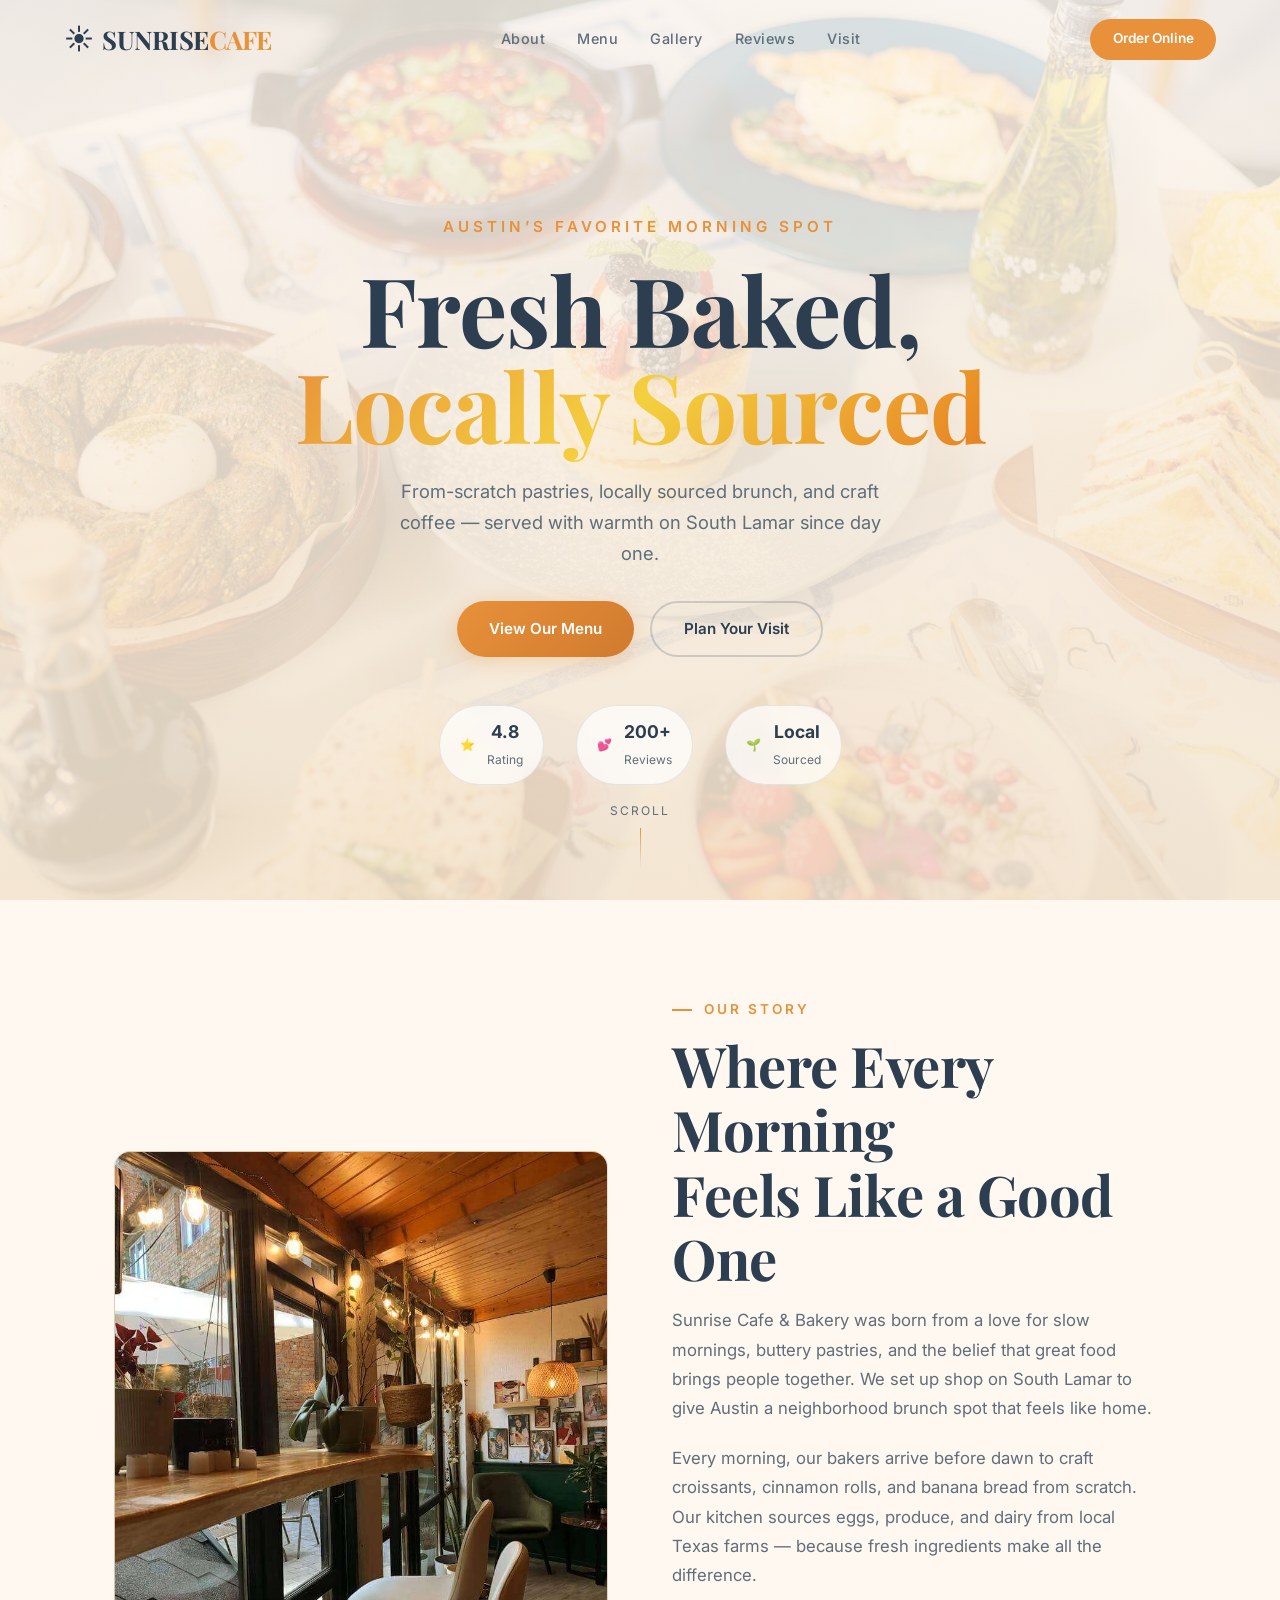
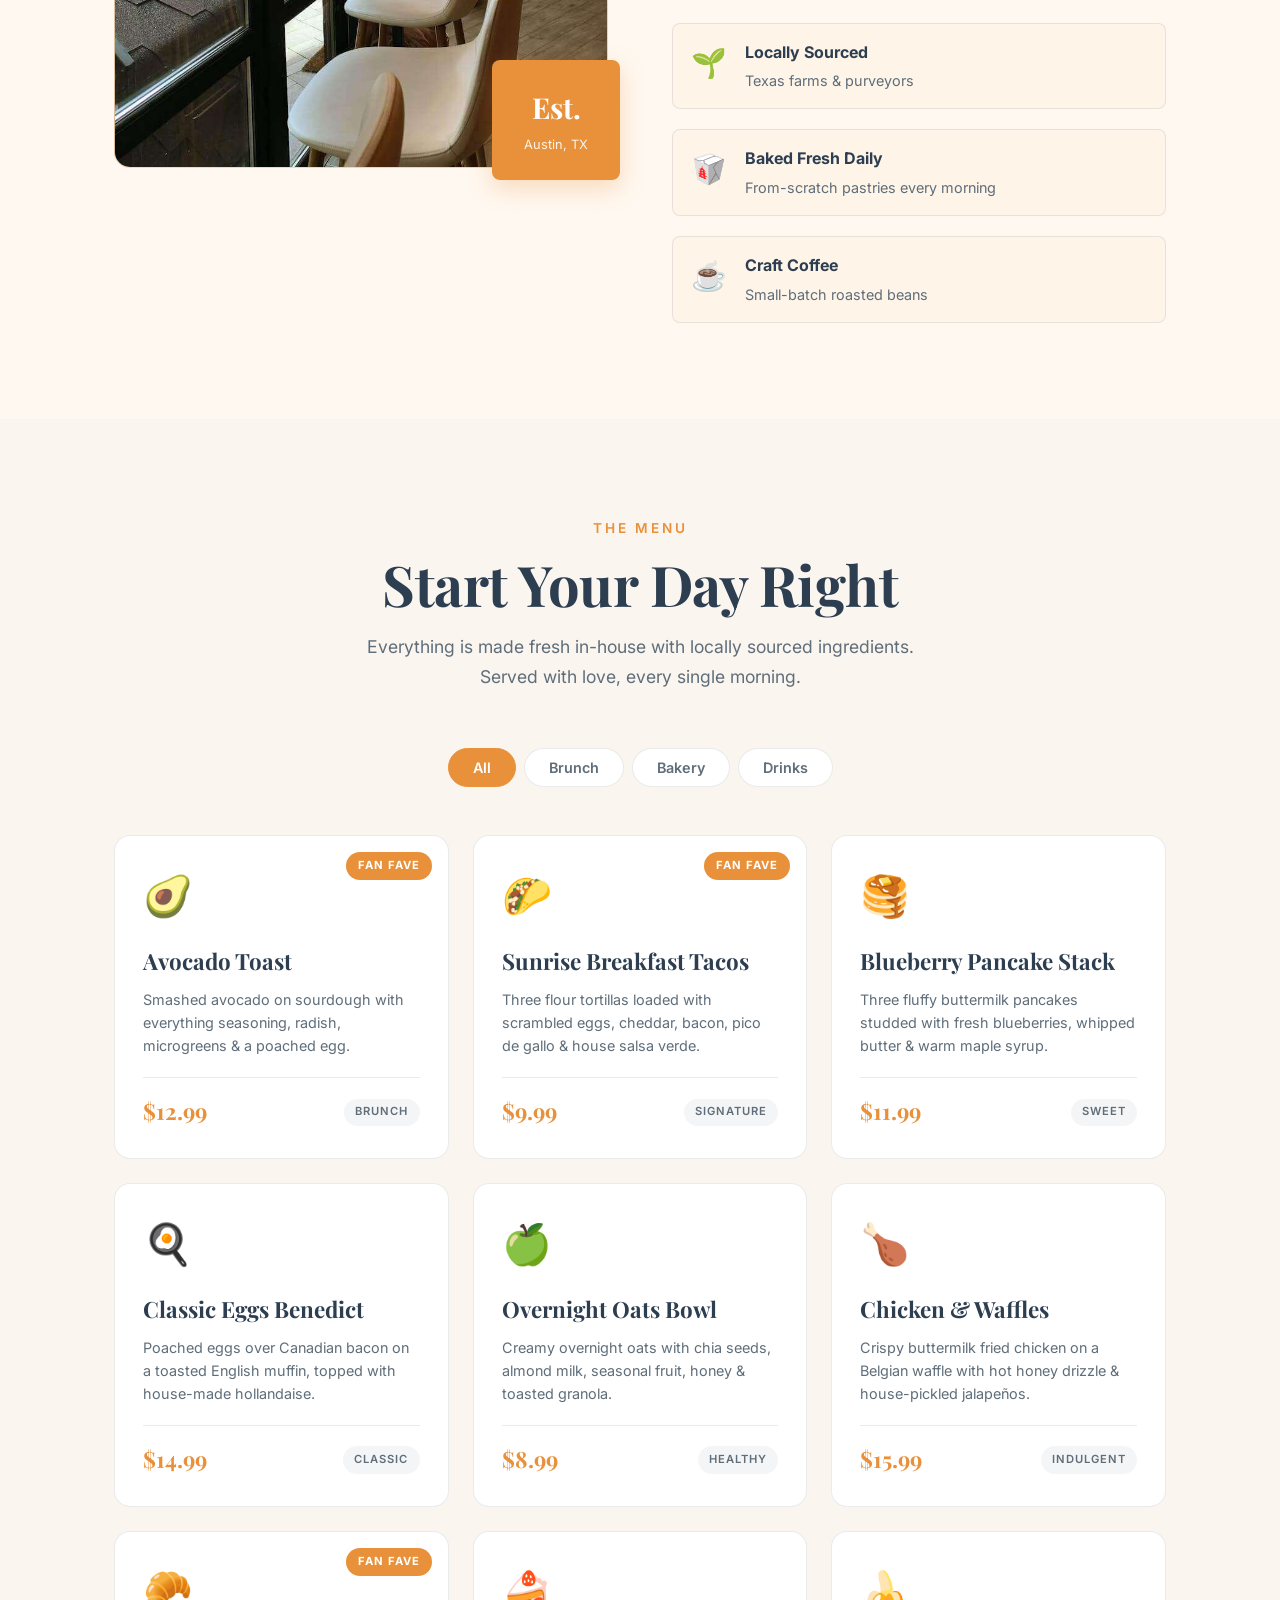
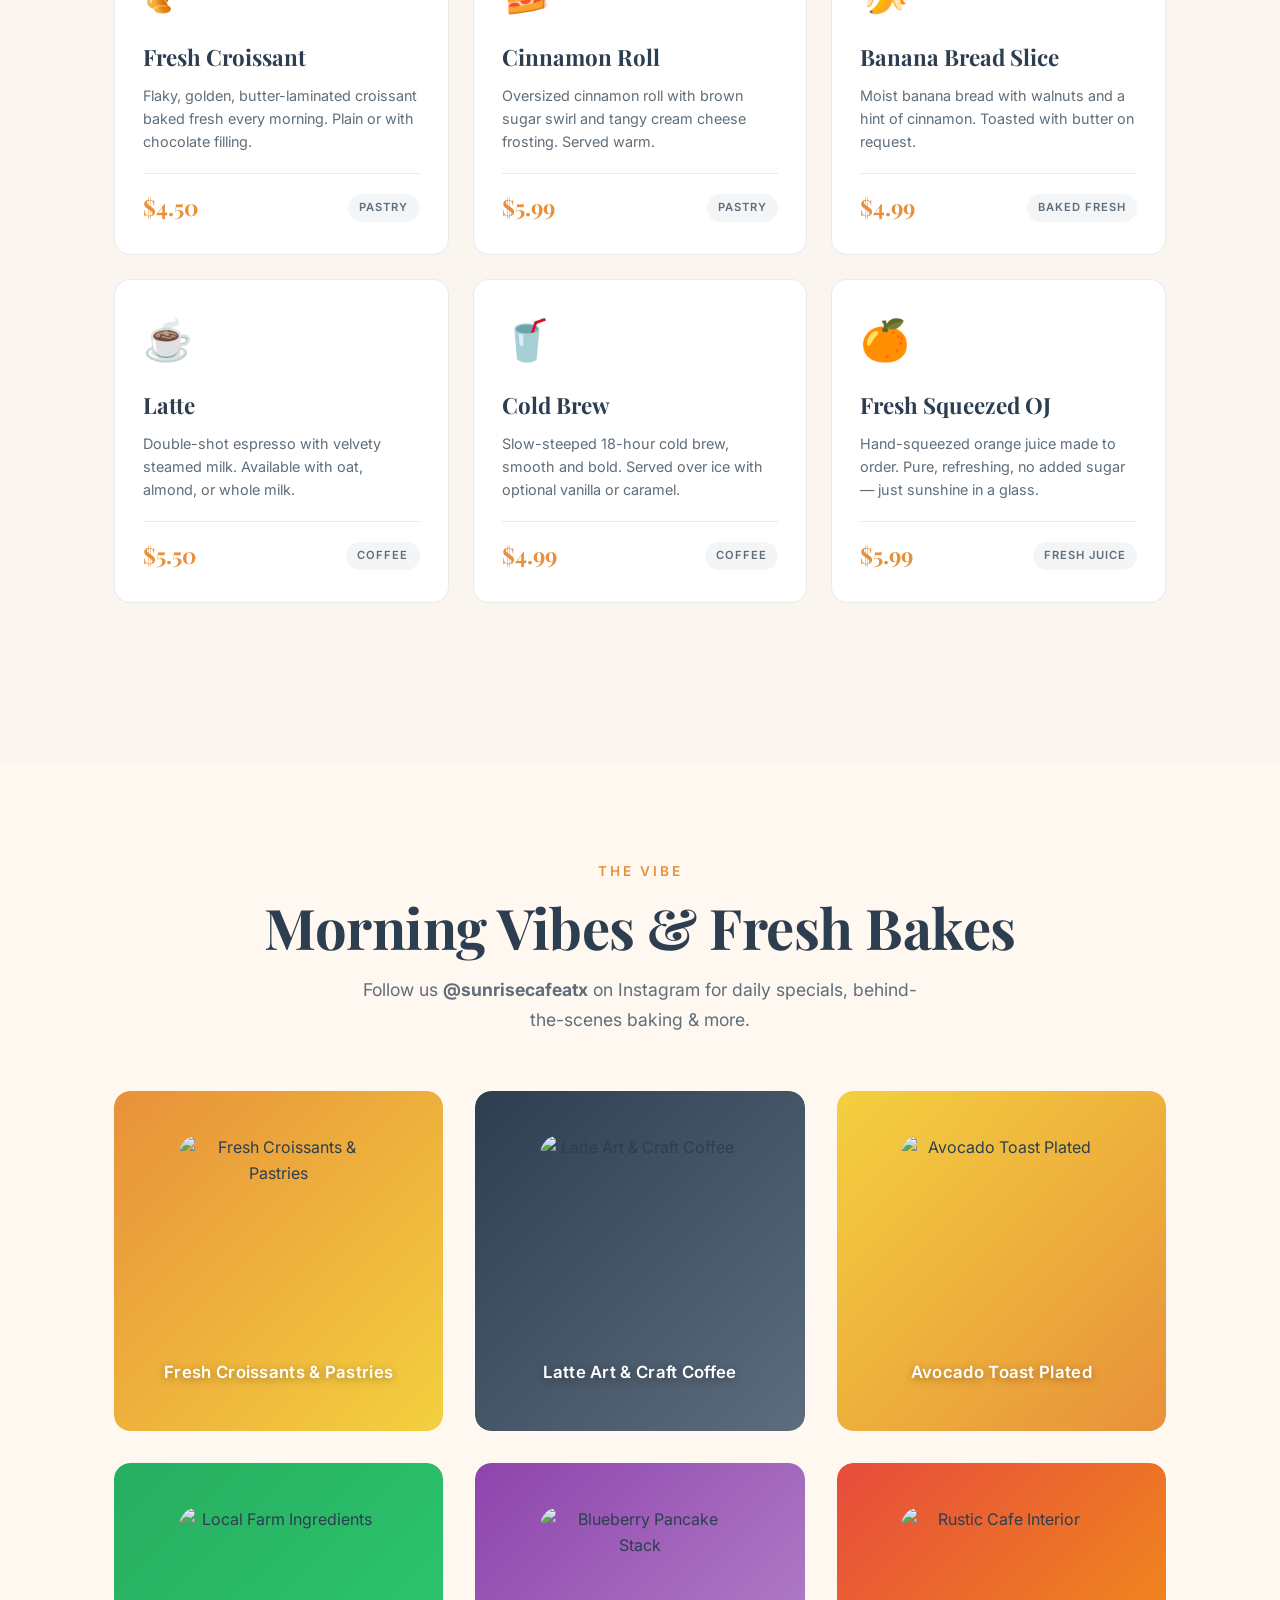
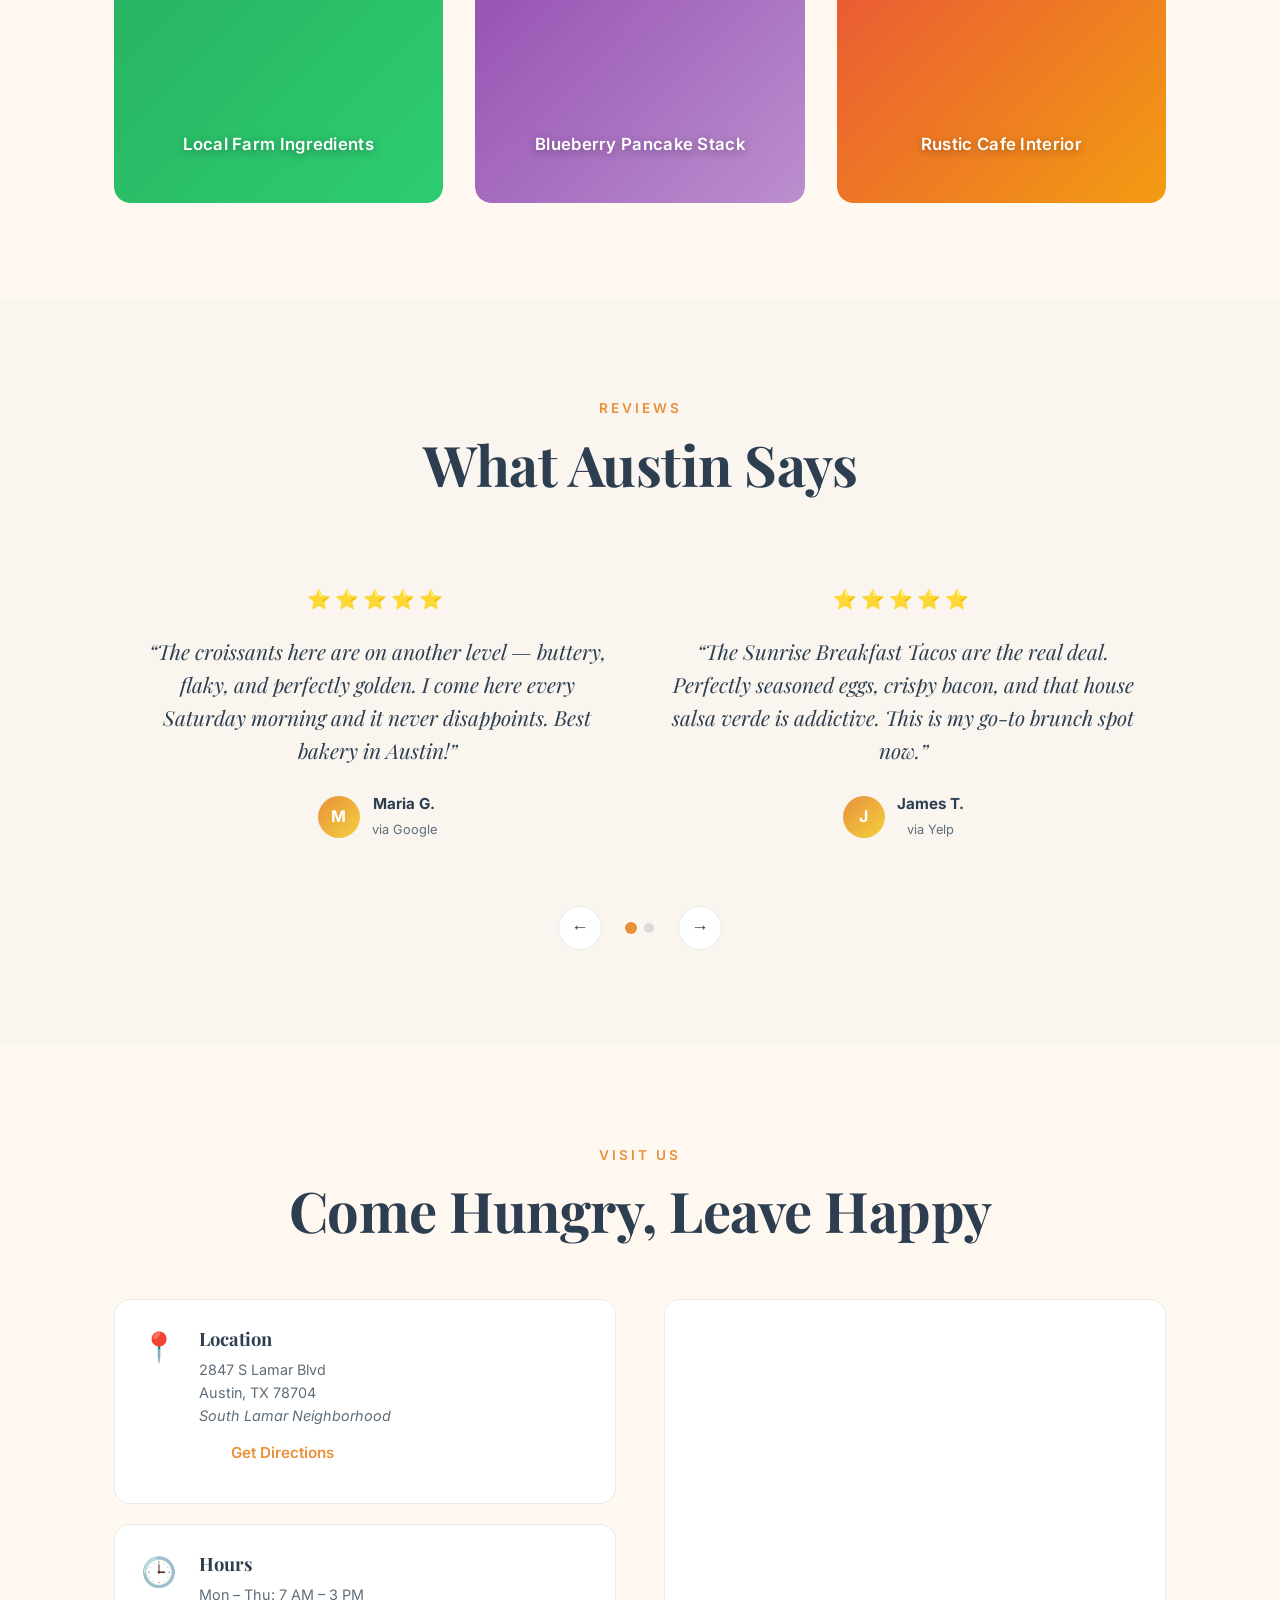
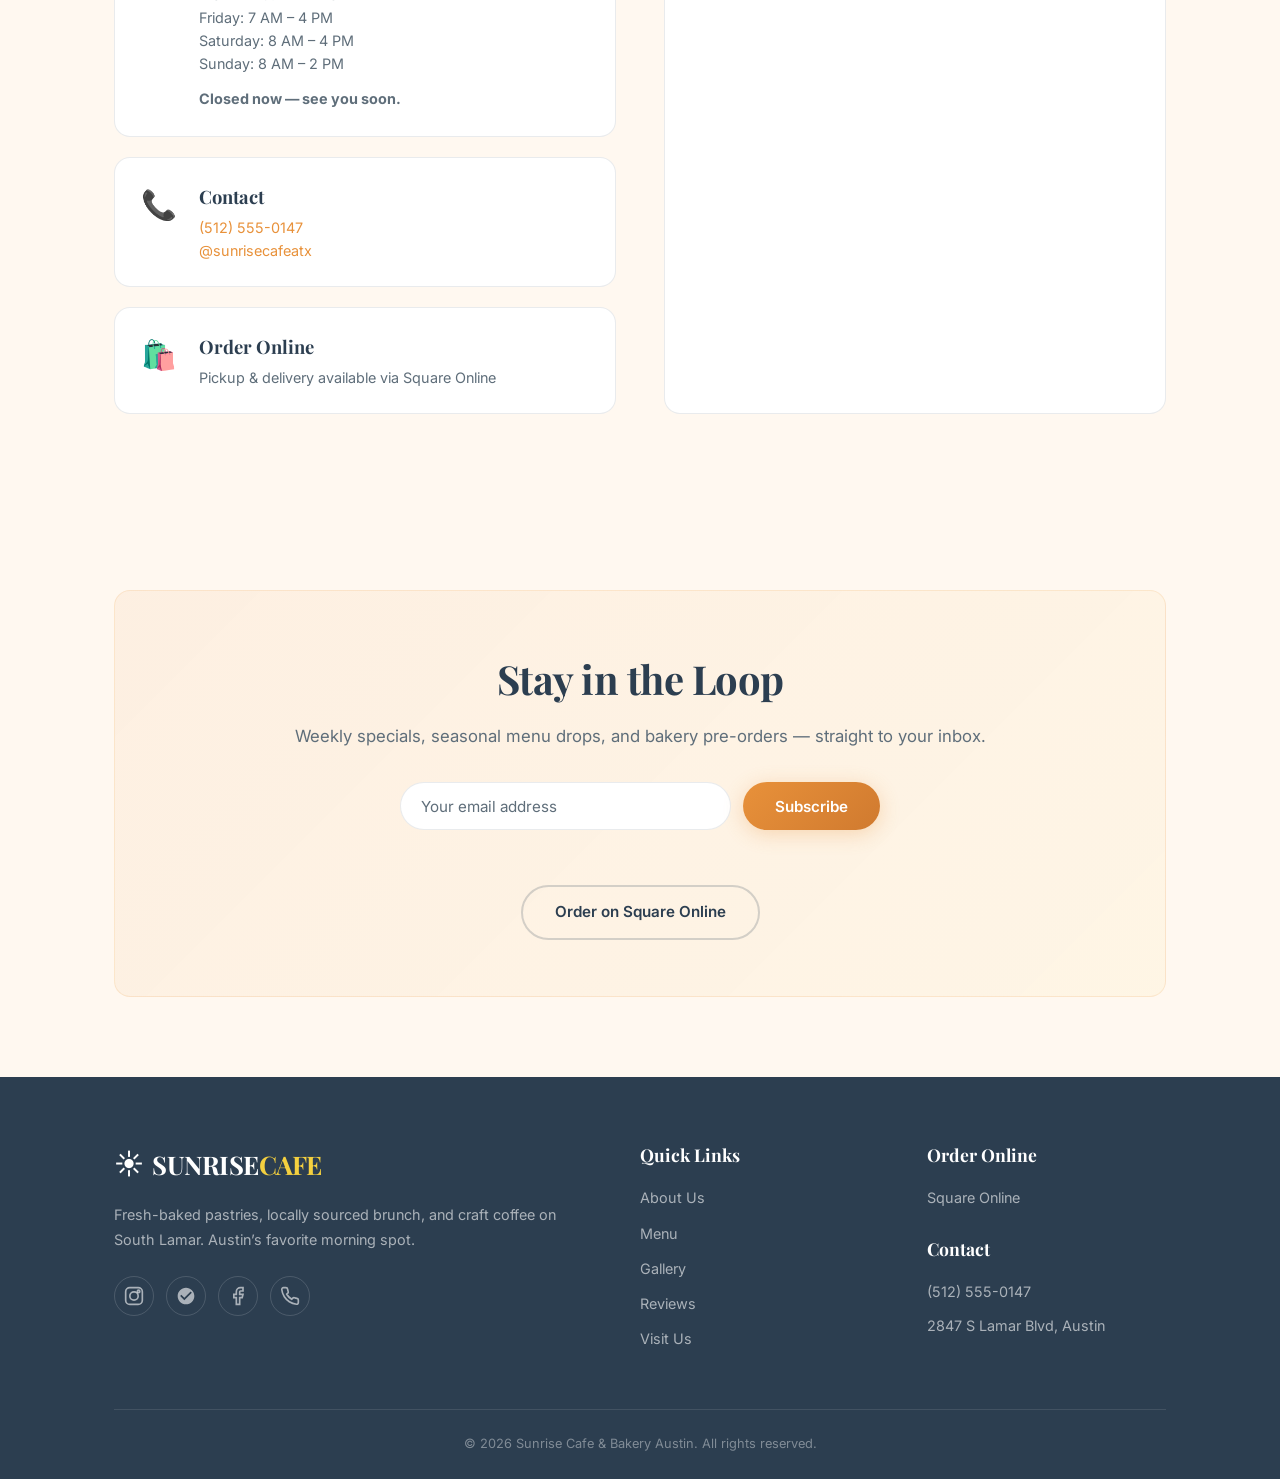
==== index.html @ 74b3cca0 "Fix image loading issues" ====
<!DOCTYPE html>
<html lang="en">
<head>
  <meta charset="UTF-8" />
  <meta name="viewport" content="width=device-width, initial-scale=1.0" />

  <!-- Primary SEO -->
  <title>Best Brunch in Austin | Sunrise Cafe & Bakery | South Lamar</title>
  <meta name="description" content="Sunrise Cafe & Bakery is a top-rated brunch restaurant in Austin, TX on South Lamar. Fresh baked pastries, breakfast tacos, craft coffee & locally sourced ingredients. Open daily." />
  <meta name="keywords" content="best brunch Austin, Austin bakery, South Lamar cafe, breakfast tacos Austin, coffee shop Austin TX" />
  <meta name="author" content="Sunrise Cafe & Bakery" />
  <meta name="robots" content="index, follow" />
  <link rel="canonical" href="https://sunrisecafeatx.netlify.app/" />

  <!-- Favicon -->
  <link rel="apple-touch-icon" sizes="180x180" href="favicon/apple-touch-icon.png">
  <link rel="icon" type="image/png" sizes="32x32" href="favicon/favicon-32x32.png">
  <link rel="icon" type="image/png" sizes="16x16" href="favicon/favicon-16x16.png">
  <link rel="manifest" href="favicon/site.webmanifest">

  <!-- Local SEO Signals -->
  <meta name="geo.region" content="US-TX" />
  <meta name="geo.placename" content="Austin" />
  <meta name="geo.position" content="30.243580434683746;-97.78203134769178" />
  <meta name="ICBM" content="30.243580434683746, -97.78203134769178" />

  <!-- Open Graph (Facebook, iMessage, Slack, etc.) -->
  <meta property="og:title" content="Sunrise Cafe & Bakery | Best Brunch in Austin" />
  <meta property="og:description" content="Fresh baked pastries, breakfast tacos, craft coffee & locally sourced brunch in Austin, TX." />
  <meta property="og:type" content="restaurant" />
  <meta property="og:url" content="https://sunrisecafeatx.netlify.app/" />
  <meta property="og:image" content="https://sunrisecafeatx.netlify.app/assets/menu_brunch/avocado-toast.jpg" />
  <meta property="og:locale" content="en_US" />
  <meta property="og:site_name" content="Sunrise Cafe & Bakery" />

  <!-- Twitter / X Card -->
  <meta name="twitter:card" content="summary_large_image" />
  <meta name="twitter:title" content="Sunrise Cafe & Bakery | Austin Brunch Spot" />
  <meta name="twitter:description" content="Top-rated brunch and bakery in Austin on South Lamar." />
  <meta name="twitter:image" content="https://sunrisecafeatx.netlify.app/assets/menu_brunch/avocado-toast.jpg" />

  <!-- Performance -->
  <link rel="preconnect" href="https://fonts.googleapis.com" crossorigin />
  <link rel="preconnect" href="https://fonts.gstatic.com" crossorigin />
  <link href="https://fonts.googleapis.com/css2?family=Inter:wght@400;500;600;700&family=Playfair+Display:wght@400;700&display=swap" rel="stylesheet">
  <link rel="stylesheet" href="styles.css" />

  <link rel="preload" as="image" href="assets/hero/brunch-spread-1200.webp">
  <link rel="preload" as="image" href="assets/interior/cafe-interior-warm-656.webp">

  <!-- Structured Data: Restaurant -->
  <script type="application/ld+json">
  {
    "@context": "https://schema.org",
    "@type": "Restaurant",
    "name": "Sunrise Cafe & Bakery",
    "image": "https://www.sunrisecafeatx.com/assets/menu_brunch/avocado-toast.jpg",
    "url": "https://www.sunrisecafeatx.com",
    "telephone": "+15125550147",
    "priceRange": "$$",
    "servesCuisine": ["Brunch", "Bakery", "Breakfast", "Coffee"],
    "address": {
      "@type": "PostalAddress",
      "streetAddress": "2847 S Lamar Blvd",
      "addressLocality": "Austin",
      "addressRegion": "TX",
      "postalCode": "78704",
      "addressCountry": "US"
    },
    "geo": {
      "@type": "GeoCoordinates",
      "latitude": 30.243580434683746,
      "longitude": -97.78203134769178
    },
    "openingHoursSpecification": [
      {
        "@type": "OpeningHoursSpecification",
        "dayOfWeek": ["Monday","Tuesday","Wednesday","Thursday"],
        "opens": "07:00",
        "closes": "15:00"
      },
      {
        "@type": "OpeningHoursSpecification",
        "dayOfWeek": "Friday",
        "opens": "07:00",
        "closes": "16:00"
      },
      {
        "@type": "OpeningHoursSpecification",
        "dayOfWeek": "Saturday",
        "opens": "08:00",
        "closes": "16:00"
      },
      {
        "@type": "OpeningHoursSpecification",
        "dayOfWeek": "Sunday",
        "opens": "08:00",
        "closes": "14:00"
      }
    ],
    "aggregateRating": {
      "@type": "AggregateRating",
      "ratingValue": "4.8",
      "reviewCount": "200"
    },
    "sameAs": [
      "https://www.instagram.com/sunrisecafeatx/",
      "https://www.facebook.com/sunrisecafe",
      "https://www.yelp.com/biz/sunrisecafe-austin"
    ],
    "hasMenu": "https://www.sunrisecafeatx.com/#menu"
  }
  </script>
</head>

<body>
  <a class="skip-link" href="#main-content">Skip to main content</a>
  <!-- ===================== NAVIGATION ===================== -->
  <nav class="navbar" id="navbar">
    <div class="nav-container">
      <a href="#hero" class="nav-logo">
        <span class="logo-icon">&#9728;&#65039;</span>
        <span class="logo-text">SUNRISE<span class="logo-accent">CAFE</span></span>
      </a>
      <ul class="nav-links" id="navLinks">
        <li><a href="#about">About</a></li>
        <li><a href="#menu">Menu</a></li>
        <li><a href="#gallery">Gallery</a></li>
        <li><a href="#testimonials">Reviews</a></li>
        <li><a href="#hours-location">Visit</a></li>
      </ul>
      <a href="#menu" class="nav-cta">Order Online</a>
      <button type="button" class="nav-toggle" id="navToggle" aria-label="Toggle menu" aria-controls="navLinks" aria-expanded="false">
        <span></span><span></span><span></span>
      </button>
    </div>
  </nav>

  <main id="main-content">

  <!-- ===================== HERO ===================== -->
  <section class="hero" id="hero">
    <div class="hero-bg-overlay"></div>
    <div class="hero-content">
      <p class="hero-subtitle animate-on-scroll">Austin&rsquo;s Favorite Morning Spot</p>
      <h1 class="hero-title animate-on-scroll">
        Fresh Baked,<br />
        <span class="text-gradient">Locally Sourced</span>
      </h1>
      <p class="hero-desc animate-on-scroll">
        From-scratch pastries, locally sourced brunch, and craft coffee &mdash;
        served with warmth on South Lamar since day one.
      </p>
      <div class="hero-actions animate-on-scroll">
        <a href="#menu" class="btn btn-primary">View Our Menu</a>
        <a href="#hours-location" class="btn btn-outline">Plan Your Visit</a>
      </div>
      <div class="hero-badges animate-on-scroll">
        <div class="badge">
          <span class="badge-icon">&#11088;</span>
          <div>
            <strong>4.8</strong>
            <span>Rating</span>
          </div>
        </div>
        <div class="badge">
          <span class="badge-icon">&#128149;</span>
          <div>
            <strong>200+</strong>
            <span>Reviews</span>
          </div>
        </div>
        <div class="badge">
          <span class="badge-icon">&#127793;</span>
          <div>
            <strong>Local</strong>
            <span>Sourced</span>
          </div>
        </div>
      </div>
    </div>
    <div class="hero-scroll-indicator">
      <span>Scroll</span>
      <div class="scroll-line"></div>
    </div>
  </section>

  <!-- ===================== ABOUT ===================== -->
  <section class="about section" id="about">
    <div class="container">
      <div class="about-grid">
        <div class="about-image-col animate-on-scroll">
          <div class="about-image-wrapper">
            <div class="about-image">
              <img src="assets/interior/cafe-interior-warm.jpg" loading="lazy" alt="Warm, relaxing cafe interior">
            </div>
            <div class="about-accent-box">
              <span class="accent-number">Est.</span>
              <span class="accent-label">Austin, TX</span>
            </div>
          </div>
        </div>
        <div class="about-text-col">
          <span class="section-tag animate-on-scroll">Our Story</span>
          <h2 class="section-title animate-on-scroll">Where Every Morning<br />Feels Like a Good One</h2>
          <p class="about-paragraph animate-on-scroll">
            Sunrise Cafe &amp; Bakery was born from a love for slow mornings, buttery
            pastries, and the belief that great food brings people together. We set up
            shop on South Lamar to give Austin a neighborhood brunch spot that feels
            like home.
          </p>
          <p class="about-paragraph animate-on-scroll">
            Every morning, our bakers arrive before dawn to craft croissants, cinnamon
            rolls, and banana bread from scratch. Our kitchen sources eggs, produce,
            and dairy from local Texas farms &mdash; because fresh ingredients make all
            the difference.
          </p>
          <div class="about-features animate-on-scroll">
            <div class="about-feature">
              <div class="feature-icon">&#127793;</div>
              <div>
                <strong>Locally Sourced</strong>
                <p>Texas farms &amp; purveyors</p>
              </div>
            </div>
            <div class="about-feature">
              <div class="feature-icon">&#129377;</div>
              <div>
                <strong>Baked Fresh Daily</strong>
                <p>From-scratch pastries every morning</p>
              </div>
            </div>
            <div class="about-feature">
              <div class="feature-icon">&#9749;</div>
              <div>
                <strong>Craft Coffee</strong>
                <p>Small-batch roasted beans</p>
              </div>
            </div>
          </div>
        </div>
      </div>
    </div>
  </section>

  <!-- ===================== MENU ===================== -->
  <section class="menu section" id="menu">
    <div class="container">
      <div class="section-header">
        <span class="section-tag animate-on-scroll">The Menu</span>
        <h2 class="section-title animate-on-scroll">Start Your Day Right</h2>
        <p class="section-desc animate-on-scroll">Everything is made fresh in-house with locally sourced ingredients. Served with love, every single morning.</p>
      </div>

      <!-- Menu Filter Tabs -->
      <div class="menu-tabs animate-on-scroll">
        <button class="menu-tab active" data-category="all">All</button>
        <button class="menu-tab" data-category="brunch">Brunch</button>
        <button class="menu-tab" data-category="bakery">Bakery</button>
        <button class="menu-tab" data-category="drinks">Drinks</button>
      </div>

      <!-- Menu Grid -->
      <div class="menu-grid" id="menuGrid">

        <!-- BRUNCH -->
        <div class="menu-card animate-on-scroll" data-category="brunch">
          <div class="menu-card-badge popular">Fan Fave</div>
          <div class="menu-card-icon">&#129361;</div>
          <h3>Avocado Toast</h3>
          <p>Smashed avocado on sourdough with everything seasoning, radish, microgreens &amp; a poached egg.</p>
          <div class="menu-card-footer">
            <span class="menu-price">$12.99</span>
            <span class="menu-tag">Brunch</span>
          </div>
        </div>

        <div class="menu-card animate-on-scroll" data-category="brunch">
          <div class="menu-card-badge popular">Fan Fave</div>
          <div class="menu-card-icon">&#127790;</div>
          <h3>Sunrise Breakfast Tacos</h3>
          <p>Three flour tortillas loaded with scrambled eggs, cheddar, bacon, pico de gallo &amp; house salsa verde.</p>
          <div class="menu-card-footer">
            <span class="menu-price">$9.99</span>
            <span class="menu-tag">Signature</span>
          </div>
        </div>

        <div class="menu-card animate-on-scroll" data-category="brunch">
          <div class="menu-card-icon">&#129374;</div>
          <h3>Blueberry Pancake Stack</h3>
          <p>Three fluffy buttermilk pancakes studded with fresh blueberries, whipped butter &amp; warm maple syrup.</p>
          <div class="menu-card-footer">
            <span class="menu-price">$11.99</span>
            <span class="menu-tag">Sweet</span>
          </div>
        </div>

        <div class="menu-card animate-on-scroll" data-category="brunch">
          <div class="menu-card-icon">&#127859;</div>
          <h3>Classic Eggs Benedict</h3>
          <p>Poached eggs over Canadian bacon on a toasted English muffin, topped with house-made hollandaise.</p>
          <div class="menu-card-footer">
            <span class="menu-price">$14.99</span>
            <span class="menu-tag">Classic</span>
          </div>
        </div>

        <div class="menu-card animate-on-scroll" data-category="brunch">
          <div class="menu-card-icon">&#127823;</div>
          <h3>Overnight Oats Bowl</h3>
          <p>Creamy overnight oats with chia seeds, almond milk, seasonal fruit, honey &amp; toasted granola.</p>
          <div class="menu-card-footer">
            <span class="menu-price">$8.99</span>
            <span class="menu-tag">Healthy</span>
          </div>
        </div>

        <div class="menu-card animate-on-scroll" data-category="brunch">
          <div class="menu-card-icon">&#127831;</div>
          <h3>Chicken &amp; Waffles</h3>
          <p>Crispy buttermilk fried chicken on a Belgian waffle with hot honey drizzle &amp; house-pickled jalape&ntilde;os.</p>
          <div class="menu-card-footer">
            <span class="menu-price">$15.99</span>
            <span class="menu-tag">Indulgent</span>
          </div>
        </div>

        <!-- BAKERY -->
        <div class="menu-card animate-on-scroll" data-category="bakery">
          <div class="menu-card-badge popular">Fan Fave</div>
          <div class="menu-card-icon">&#129360;</div>
          <h3>Fresh Croissant</h3>
          <p>Flaky, golden, butter-laminated croissant baked fresh every morning. Plain or with chocolate filling.</p>
          <div class="menu-card-footer">
            <span class="menu-price">$4.50</span>
            <span class="menu-tag">Pastry</span>
          </div>
        </div>

        <div class="menu-card animate-on-scroll" data-category="bakery">
          <div class="menu-card-icon">&#127856;</div>
          <h3>Cinnamon Roll</h3>
          <p>Oversized cinnamon roll with brown sugar swirl and tangy cream cheese frosting. Served warm.</p>
          <div class="menu-card-footer">
            <span class="menu-price">$5.99</span>
            <span class="menu-tag">Pastry</span>
          </div>
        </div>

        <div class="menu-card animate-on-scroll" data-category="bakery">
          <div class="menu-card-icon">&#127820;</div>
          <h3>Banana Bread Slice</h3>
          <p>Moist banana bread with walnuts and a hint of cinnamon. Toasted with butter on request.</p>
          <div class="menu-card-footer">
            <span class="menu-price">$4.99</span>
            <span class="menu-tag">Baked Fresh</span>
          </div>
        </div>

        <!-- DRINKS -->
        <div class="menu-card animate-on-scroll" data-category="drinks">
          <div class="menu-card-icon">&#9749;</div>
          <h3>Latte</h3>
          <p>Double-shot espresso with velvety steamed milk. Available with oat, almond, or whole milk.</p>
          <div class="menu-card-footer">
            <span class="menu-price">$5.50</span>
            <span class="menu-tag">Coffee</span>
          </div>
        </div>

        <div class="menu-card animate-on-scroll" data-category="drinks">
          <div class="menu-card-icon">&#129380;</div>
          <h3>Cold Brew</h3>
          <p>Slow-steeped 18-hour cold brew, smooth and bold. Served over ice with optional vanilla or caramel.</p>
          <div class="menu-card-footer">
            <span class="menu-price">$4.99</span>
            <span class="menu-tag">Coffee</span>
          </div>
        </div>

        <div class="menu-card animate-on-scroll" data-category="drinks">
          <div class="menu-card-icon">&#127818;</div>
          <h3>Fresh Squeezed OJ</h3>
          <p>Hand-squeezed orange juice made to order. Pure, refreshing, no added sugar &mdash; just sunshine in a glass.</p>
          <div class="menu-card-footer">
            <span class="menu-price">$5.99</span>
            <span class="menu-tag">Fresh Juice</span>
          </div>
        </div>
      </div>

      <div class="menu-note animate-on-scroll">
        <p>&#9888;&#65039; Prices may vary. Order online via <strong><a href="https://sunrisecafe.square.site">Square Online</a></strong> for pickup or delivery.</p>
      </div>
    </div>
  </section>

  <!-- ===================== GALLERY ===================== -->
  <section class="gallery section" id="gallery">
    <div class="container">
      <div class="section-header">
        <span class="section-tag animate-on-scroll">The Vibe</span>
        <h2 class="section-title animate-on-scroll">Morning Vibes &amp; Fresh Bakes</h2>
        <p class="section-desc animate-on-scroll">Follow us <strong>@sunrisecafeatx</strong> on Instagram for daily specials, behind-the-scenes baking &amp; more.</p>
      </div>
      <div class="gallery-grid animate-on-scroll">
        <div class="gallery-item">
          <div class="gallery-placeholder" style="background: linear-gradient(135deg, #E8913A, #F4D03F);">
            <img src="assets/menu_bakery/croissants.jpg" width="800" height="533" loading="lazy" alt="Fresh Croissants & Pastries" class="rounded-image">
            <p>Fresh Croissants &amp; Pastries</p>
          </div>
        </div>
        <div class="gallery-item">
          <div class="gallery-placeholder" style="background: linear-gradient(135deg, #2C3E50, #5D6D7E);">
            <img src="assets/menu_drinks/latte-art.jpg" width="800" height="534" loading="lazy" alt="Latte Art & Craft Coffee" class="rounded-image">
            <p>Latte Art &amp; Craft Coffee</p>
          </div>
        </div>
        <div class="gallery-item">
          <div class="gallery-placeholder" style="background: linear-gradient(135deg, #F4D03F, #E8913A);">
            <img src="assets/menu_brunch/avocado-toast.jpg" width="800" height="800" loading="lazy" alt="Avocado Toast Plated" class="rounded-image">
            <p>Avocado Toast Plated</p>
          </div>
        </div>
        <div class="gallery-item">
          <div class="gallery-placeholder" style="background: linear-gradient(135deg, #27AE60, #2ECC71);">
            <img src="assets/gallery/fresh-produce-market.jpg" width="800" height="533" loading="lazy" alt="Local Farm Ingredients" class="rounded-image">
            <p>Local Farm Ingredients</p>
          </div>
        </div>
        <div class="gallery-item">
          <div class="gallery-placeholder" style="background: linear-gradient(135deg, #8E44AD, #BB8FCE);">
            <img src="assets/menu_brunch/blueberry-pancakes.jpg" width="800" height="568" loading="lazy" alt="Blueberry Pancake Stack" class="rounded-image">
            <p>Blueberry Pancake Stack</p>
          </div>
        </div>
        <div class="gallery-item">
          <div class="gallery-placeholder" style="background: linear-gradient(135deg, #E74C3C, #F39C12);">
            <img src="assets/interior/cafe-interior-rustic.jpg" width="800" height="534" loading="lazy" alt="Rustic Cafe Interior" class="rounded-image">
            <p>Rustic Cafe Interior</p>
          </div>
        </div>
      </div>
    </div>
  </section>

  <!-- ===================== TESTIMONIALS ===================== -->
  <section class="testimonials section" id="testimonials">
    <div class="container">
      <div class="section-header">
        <span class="section-tag animate-on-scroll">Reviews</span>
        <h2 class="section-title animate-on-scroll">What Austin Says</h2>
      </div>
      <div class="testimonial-slider" id="testimonialSlider">
        <div class="testimonial-track" id="testimonialTrack">
          <div class="testimonial-card">
            <div class="stars">&#11088;&#11088;&#11088;&#11088;&#11088;</div>
            <p>&ldquo;The croissants here are on another level &mdash; buttery, flaky, and perfectly golden. I come here every Saturday morning and it never disappoints. Best bakery in Austin!&rdquo;</p>
            <div class="testimonial-author">
              <div class="author-avatar">M</div>
              <div>
                <strong>Maria G.</strong>
                <span>via Google</span>
              </div>
            </div>
          </div>
          <div class="testimonial-card">
            <div class="stars">&#11088;&#11088;&#11088;&#11088;&#11088;</div>
            <p>&ldquo;The Sunrise Breakfast Tacos are the real deal. Perfectly seasoned eggs, crispy bacon, and that house salsa verde is addictive. This is my go-to brunch spot now.&rdquo;</p>
            <div class="testimonial-author">
              <div class="author-avatar">J</div>
              <div>
                <strong>James T.</strong>
                <span>via Yelp</span>
              </div>
            </div>
          </div>
          <div class="testimonial-card">
            <div class="stars">&#11088;&#11088;&#11088;&#11088;&#11088;</div>
            <p>&ldquo;Finally a cafe that gets oat milk lattes right! The coffee is smooth, the overnight oats bowl is gorgeous, and the whole space just feels warm and inviting.&rdquo;</p>
            <div class="testimonial-author">
              <div class="author-avatar">P</div>
              <div>
                <strong>Priya K.</strong>
                <span>via Google</span>
              </div>
            </div>
          </div>
          <div class="testimonial-card">
            <div class="stars">&#11088;&#11088;&#11088;&#11088;</div>
            <p>&ldquo;Great vibes and really solid food. The chicken and waffles blew me away. Only wish they were open a bit later on weekdays. Definitely worth the visit!&rdquo;</p>
            <div class="testimonial-author">
              <div class="author-avatar">D</div>
              <div>
                <strong>David R.</strong>
                <span>via Yelp</span>
              </div>
            </div>
          </div>
        </div>
        <div class="testimonial-controls">
          <button class="testimonial-btn" id="prevBtn" aria-label="Previous review">&#8592;</button>
          <div class="testimonial-dots" id="testimonialDots"></div>
          <button class="testimonial-btn" id="nextBtn" aria-label="Next review">&#8594;</button>
        </div>
      </div>
    </div>
  </section>

  <!-- ===================== HOURS & LOCATION ===================== -->
  <section class="find-us section" id="hours-location">
    <div class="container">
      <div class="section-header">
        <span class="section-tag animate-on-scroll">Visit Us</span>
        <h2 class="section-title animate-on-scroll">
          Come Hungry, Leave Happy
        </h2>
      </div>

      <div class="find-us-grid">

        <!-- LEFT: Info -->
        <div class="find-us-info animate-on-scroll">

          <div class="info-card">
            <div class="info-icon">📍</div>
            <div>
              <h3>Location</h3>
              <p>
                2847 S Lamar Blvd<br />
                Austin, TX 78704<br />
                <em>South Lamar Neighborhood</em>
              </p>
              <a href="https://www.google.com/maps/dir/?api=1&destination=2847+S+Lamar+Blvd+Austin+TX" target="_blank" rel="noopener noreferrer" class="btn btn-secondary btn-small"> Get Directions</a>
            </div>
          </div>

          <div class="info-card">
            <div class="info-icon">🕒</div>
            <div>
              <h3>Hours</h3>
              <p>
                Mon – Thu: 7 AM – 3 PM<br />
                Friday: 7 AM – 4 PM<br />
                Saturday: 8 AM – 4 PM<br />
                Sunday: 8 AM – 2 PM
              </p>
              <p class="info-status" id="openStatus" aria-live="polite">Checking hours…</p>
            </div>
          </div>

          <div class="info-card">
            <div class="info-icon">📞</div>
            <div>
              <h3>Contact</h3>
              <p>
                <a href="tel:5125550147">(512) 555-0147</a><br />
                <a href="https://www.instagram.com/sunrisecafeatx/" target="_blank" rel="noopener noreferrer">
                  @sunrisecafeatx
                </a>
              </p>
            </div>
          </div>

          <div class="info-card">
            <div class="info-icon">🛍️</div>
            <div>
              <h3>Order Online</h3>
              <p>Pickup & delivery available via Square Online</p>
            </div>
          </div>

        </div>

        <!-- RIGHT: Map -->
        <div class="find-us-map animate-on-scroll">
          <div class="map-container">
            <iframe 
              title="Get Directions to Sunrise Cafe"
              src="https://www.google.com/maps/embed?pb=!1m18!1m12!1m3!1d3446.7762932049504!2d-97.78455262398295!3d30.24345530911348!2m3!1f0!2f0!3f0!3m2!1i1024!2i768!4f13.1!3m3!1m2!1s0x8644b4d39a4798ef%3A0x386bd83af4aa2539!2s2847%20S%20Lamar%20Blvd%2C%20Austin%2C%20TX%2078704!5e0!3m2!1sen!2sus!4v1771724253781!5m2!1sen!2sus"
              loading="lazy"
              allowfullscreen>
            </iframe>
          </div>
        </div>

      </div>
    </div>
  </section>

  <!-- ===================== CONTACT / NEWSLETTER ===================== -->
  <section class="newsletter" id="contact">
    <div class="container">
      <div class="newsletter-inner animate-on-scroll">
        <h2>Stay in the Loop</h2>
        <p>Weekly specials, seasonal menu drops, and bakery pre-orders &mdash; straight to your inbox.</p>
        <!-- Formspree Newsletter Form -->
        <form id="newsletterForm" class="newsletter-form"
              action="https://formspree.io/f/{form_id}"
              method="POST"
              aria-describedby="newsletterStatus">

          <input type="email"
                name="email"
                placeholder="Your email address"
                required
                aria-label="Email address" />

          <button type="submit" class="btn btn-primary">
            Subscribe
          </button>
        </form>
        <div id="newsletterStatus" class="newsletter-status" aria-live="polite"></div>
        <div class="newsletter-links">
          <a href="https://sunrisecafe.square.site" class="btn btn-outline" target="_blank" rel="noopener noreferrer">Order on Square Online</a>
        </div>
      </div>
    </div>
  </section>

  <!-- ===================== FOOTER ===================== -->
  </main>
  <footer class="footer">
    <div class="container">
      <div class="footer-grid">
        <div class="footer-brand">
          <div class="nav-logo">
            <span class="logo-icon">&#9728;&#65039;</span>
            <span class="logo-text">SUNRISE<span class="logo-accent">CAFE</span></span>
          </div>
          <p>Fresh-baked pastries, locally sourced brunch, and craft coffee on South Lamar. Austin&rsquo;s favorite morning spot.</p>
          <div class="footer-social">
            <a href="https://www.instagram.com/sunrisecafeatx/" target="_blank" rel="noopener noreferrer" aria-label="Instagram" class="social-link">
              <svg width="20" height="20" viewBox="0 0 24 24" fill="none" stroke="currentColor" stroke-width="2"><rect x="2" y="2" width="20" height="20" rx="5"/><circle cx="12" cy="12" r="5"/><circle cx="17.5" cy="6.5" r="1.5"/></svg>
            </a>
            <a href="https://www.yelp.com/biz/sunrisecafe-austin" target="_blank" rel="noopener noreferrer" aria-label="Yelp" class="social-link">
              <svg width="20" height="20" viewBox="0 0 24 24" fill="currentColor"><path d="M12 2C6.48 2 2 6.48 2 12s4.48 10 10 10 10-4.48 10-10S17.52 2 12 2zm-2 15l-5-5 1.41-1.41L10 14.17l7.59-7.59L19 8l-9 9z"/></svg>
            </a>
            <a href="https://www.facebook.com/sunrisecafe" target="_blank" rel="noopener noreferrer" aria-label="Facebook" class="social-link">
              <svg width="20" height="20" viewBox="0 0 24 24" fill="none" stroke="currentColor" stroke-width="2"><path d="M18 2h-3a5 5 0 00-5 5v3H7v4h3v8h4v-8h3l1-4h-4V7a1 1 0 011-1h3z"/></svg>
            </a>
            <a href="tel:5125550147" aria-label="Phone" class="social-link">
              <svg width="20" height="20" viewBox="0 0 24 24" fill="none" stroke="currentColor" stroke-width="2"><path d="M22 16.92v3a2 2 0 01-2.18 2 19.79 19.79 0 01-8.63-3.07 19.5 19.5 0 01-6-6 19.79 19.79 0 01-3.07-8.67A2 2 0 014.11 2h3a2 2 0 012 1.72 12.84 12.84 0 00.7 2.81 2 2 0 01-.45 2.11L8.09 9.91a16 16 0 006 6l1.27-1.27a2 2 0 012.11-.45 12.84 12.84 0 002.81.7A2 2 0 0122 16.92z"/></svg>
            </a>
          </div>
        </div>
        <div class="footer-links-col">
          <h4>Quick Links</h4>
          <ul>
            <li><a href="#about">About Us</a></li>
            <li><a href="#menu">Menu</a></li>
            <li><a href="#gallery">Gallery</a></li>
            <li><a href="#testimonials">Reviews</a></li>
            <li><a href="#hours-location">Visit Us</a></li>
          </ul>
        </div>
        <div class="footer-links-col">
          <h4>Order Online</h4>
          <ul>
            <li><a href="https://sunrisecafe.square.site" target="_blank" rel="noopener noreferrer">Square Online</a></li>
          </ul>
          <h4 style="margin-top: 1.5rem;">Contact</h4>
          <ul>
            <li><a href="tel:5125550147">(512) 555-0147</a></li>
            <li>2847 S Lamar Blvd, Austin</li>
          </ul>
        </div>
      </div>
      <div class="footer-bottom">
        <p>&copy; 2026 Sunrise Cafe &amp; Bakery Austin. All rights reserved.</p>
      </div>
    </div>
  </footer>

  <script src="script.js"></script>
</body>
</html>
---- styles.css ----
/* ============================================================
   SUNRISE CAFE & BAKERY — Demo Website Styles
   Artisan Coffee & Fresh Pastries | Austin, TX
   ============================================================ */

/* ---------- CSS Custom Properties ---------- */
:root {
  /* Brand Colors */
  --color-primary: #E8913A;
  --color-primary-dark: #D07A2F;
  --color-secondary: #2C3E50;
  --color-accent: #F4D03F;
  --color-accent-2: #27AE60;

  /* Neutrals */
  --color-bg: #FFF8F0;
  --color-bg-card: #FFFFFF;
  --color-bg-card-hover: #FFF2E6;
  --color-surface: #FAF5EF;
  --color-text: #2C3E50;
  --color-text-muted: #5F6E7A;
  --color-border: rgba(44, 62, 80, 0.1);

  /* Typography */
  --font-heading: 'Playfair Display', Georgia, serif;
  --font-body: 'Inter', -apple-system, BlinkMacSystemFont, sans-serif;
  --font-accent: 'Playfair Display', Georgia, serif;

  /* Spacing */
  --section-padding: 6rem 0;
  --container-max: 1200px;
  --border-radius: 16px;
  --border-radius-sm: 8px;

  /* Transitions */
  --transition: 0.3s cubic-bezier(0.4, 0, 0.2, 1);
  --transition-slow: 0.6s cubic-bezier(0.4, 0, 0.2, 1);
}

/* ---------- Reset & Base ---------- */
*, *::before, *::after {
  margin: 0;
  padding: 0;
  box-sizing: border-box;
}

html {
  scroll-behavior: smooth;
  scroll-padding-top: 80px;
  font-size: 16px;
}

body {
  font-family: var(--font-body);
  background-color: var(--color-bg);
  color: var(--color-text);
  line-height: 1.6;
  overflow-x: hidden;
  -webkit-font-smoothing: antialiased;
}

a {
  color: var(--color-primary);
  text-decoration: none;
  transition: var(--transition);
}

.skip-link {
  position: absolute;
  left: -999px;
  top: auto;
  width: 1px;
  height: 1px;
  overflow: hidden;
}

.skip-link:focus {
  position: fixed;
  left: 1rem;
  top: 1rem;
  width: auto;
  height: auto;
  padding: 0.75rem 1rem;
  background: rgba(44, 62, 80, 0.95);
  color: #fff;
  border-radius: 0.75rem;
  text-decoration: none;
  z-index: 2000;
}

a:hover { color: var(--color-primary-dark); }

img { max-width: 100%; display: block; }

ul { list-style: none; }

.container {
  max-width: var(--container-max);
  margin: 0 auto;
  padding: 0 1.5rem;
}

.section {
  padding: var(--section-padding);
  position: relative;
}

/* ---------- Section Headers ---------- */
.section-tag {
  display: inline-block;
  font-family: var(--font-body);
  font-size: 0.85rem;
  font-weight: 600;
  letter-spacing: 3px;
  text-transform: uppercase;
  color: var(--color-primary);
  margin-bottom: 0.75rem;
  position: relative;
  padding-left: 2rem;
}

.section-tag::before {
  content: '';
  position: absolute;
  left: 0;
  top: 50%;
  width: 1.25rem;
  height: 2px;
  background: var(--color-primary);
  transform: translateY(-50%);
}

.section-title {
  font-family: var(--font-heading);
  font-size: clamp(2.2rem, 5vw, 3.5rem);
  font-weight: 700;
  letter-spacing: -0.5px;
  line-height: 1.15;
  margin-bottom: 1rem;
  color: var(--color-secondary);
}

.section-desc {
  color: var(--color-text-muted);
  font-size: 1.1rem;
  max-width: 560px;
  line-height: 1.7;
}

.section-header {
  text-align: center;
  margin-bottom: 3.5rem;
}

.section-header .section-tag { padding-left: 0; }
.section-header .section-tag::before { display: none; }
.section-header .section-desc { margin: 0 auto; }

/* ---------- Buttons ---------- */
.btn {
  display: inline-flex;
  align-items: center;
  justify-content: center;
  font-family: var(--font-body);
  font-weight: 600;
  font-size: 0.95rem;
  padding: 0.85rem 2rem;
  border-radius: 50px;
  border: none;
  cursor: pointer;
  transition: var(--transition);
  text-decoration: none;
  gap: 0.5rem;
}

.btn-primary {
  background: linear-gradient(135deg, var(--color-primary), var(--color-primary-dark));
  color: #fff;
  box-shadow: 0 4px 20px rgba(232, 145, 58, 0.3);
}

.btn-primary:hover {
  transform: translateY(-2px);
  box-shadow: 0 8px 28px rgba(232, 145, 58, 0.45);
  color: #fff;
}

.btn-outline {
  background: transparent;
  color: var(--color-secondary);
  border: 2px solid rgba(44, 62, 80, 0.2);
}

.btn-outline:hover {
  background: var(--color-secondary);
  border-color: var(--color-secondary);
  color: #fff;
}

.btn-outline-light {
  background: transparent;
  color: #fff;
  border: 2px solid rgba(255, 255, 255, 0.35);
}

.btn-outline-light:hover {
  background: rgba(255, 255, 255, 0.15);
  border-color: rgba(255, 255, 255, 0.6);
  color: #fff;
}

/* ---------- Navbar ---------- */
.navbar {
  position: fixed;
  top: 0;
  left: 0;
  width: 100%;
  z-index: 1000;
  padding: 1rem 0;
  transition: var(--transition);
}

.navbar.scrolled {
  background: rgba(255, 248, 240, 0.95);
  backdrop-filter: blur(20px);
  -webkit-backdrop-filter: blur(20px);
  padding: 0.6rem 0;
  box-shadow: 0 2px 20px rgba(44, 62, 80, 0.08);
}

.nav-container {
  max-width: var(--container-max);
  margin: 0 auto;
  padding: 0 1.5rem;
  display: flex;
  align-items: center;
  justify-content: space-between;
}

.nav-logo {
  display: flex;
  align-items: center;
  gap: 0.5rem;
  text-decoration: none;
  color: var(--color-secondary);
}

.logo-icon { font-size: 1.8rem; }

.logo-text {
  font-family: var(--font-heading);
  font-size: 1.6rem;
  font-weight: 700;
  letter-spacing: -0.5px;
}

.logo-accent { color: var(--color-primary); }

.nav-links {
  display: flex;
  gap: 2rem;
}

.nav-links a {
  color: var(--color-text-muted);
  font-size: 0.9rem;
  font-weight: 500;
  letter-spacing: 0.5px;
  transition: var(--transition);
  position: relative;
}

.nav-links a::after {
  content: '';
  position: absolute;
  bottom: -4px;
  left: 0;
  width: 0;
  height: 2px;
  background: var(--color-primary);
  transition: var(--transition);
}

.nav-links a:hover { color: var(--color-secondary); }
.nav-links a:hover::after { width: 100%; }

.nav-cta {
  background: var(--color-primary);
  color: #fff !important;
  padding: 0.6rem 1.4rem;
  border-radius: 50px;
  font-size: 0.85rem;
  font-weight: 600;
}

.nav-cta:hover {
  background: var(--color-primary-dark);
  color: #fff !important;
  transform: translateY(-1px);
}

.nav-toggle {
  display: none;
  flex-direction: column;
  gap: 5px;
  background: none;
  border: none;
  cursor: pointer;
  padding: 4px;
  z-index: 1001;
}

.nav-toggle span {
  width: 24px;
  height: 2px;
  background: var(--color-secondary);
  border-radius: 2px;
  transition: var(--transition);
  display: block;
}

body.nav-open {
  overflow: hidden;
}

/* Hamburger to X animation */
.nav-toggle.active span:nth-child(1) {
  transform: rotate(45deg) translate(5px, 5px);
}

.nav-toggle.active span:nth-child(2) {
  opacity: 0;
}

.nav-toggle.active span:nth-child(3) {
  transform: rotate(-45deg) translate(5px, -5px);
}

/* ---------- Hero ---------- */
.hero {
  position: relative;
  min-height: 100vh;
  display: flex;
  align-items: center;
  justify-content: center;
  text-align: center;
  padding: 100px 1.5rem 0;
  overflow: hidden;
}

.hero-bg-overlay {
  position: absolute;
  inset: 0;
  background:
    linear-gradient(rgba(255, 248, 240, 0.85), rgba(245, 230, 208, 0.9)),
    url("assets/hero/brunch-spread.jpg");
  background-size: cover;
  background-position: center;
  background-repeat: no-repeat;
  z-index: 1;
}

.hero-particles {
  position: absolute;
  inset: 0;
  z-index: 2;
  pointer-events: none;
}

.hero-particles .particle {
  position: absolute;
  border-radius: 50%;
  opacity: 0;
  animation: floatParticle 6s infinite ease-in-out;
}

@keyframes floatParticle {
  0%, 100% { opacity: 0; transform: translateY(0) scale(0.5); }
  50% { opacity: 0.5; transform: translateY(-40px) scale(1); }
}

.hero-content {
  position: relative;
  z-index: 3;
  max-width: 800px;
}

.hero-subtitle {
  font-family: var(--font-body);
  font-size: 0.95rem;
  font-weight: 600;
  letter-spacing: 4px;
  color: var(--color-primary);
  margin-bottom: 1.25rem;
  text-transform: uppercase;
}

.hero-title {
  font-family: var(--font-heading);
  font-size: clamp(3rem, 8vw, 6rem);
  font-weight: 700;
  line-height: 1;
  letter-spacing: -1px;
  margin-bottom: 1.5rem;
  color: var(--color-secondary);
}

.text-gradient {
  background: linear-gradient(135deg, var(--color-primary), var(--color-accent), #E67E22);
  -webkit-background-clip: text;
  -webkit-text-fill-color: transparent;
  background-clip: text;
}

.hero-desc {
  font-size: 1.15rem;
  color: var(--color-text-muted);
  max-width: 500px;
  margin: 0 auto 2rem;
  line-height: 1.7;
}

.hero-actions {
  display: flex;
  gap: 1rem;
  justify-content: center;
  flex-wrap: wrap;
  margin-bottom: 3rem;
}

.hero-badges {
  display: flex;
  gap: 2rem;
  justify-content: center;
  flex-wrap: wrap;
}

.badge {
  display: flex;
  align-items: center;
  gap: 0.75rem;
  background: rgba(255, 255, 255, 0.7);
  border: 1px solid var(--color-border);
  padding: 0.75rem 1.25rem;
  border-radius: 60px;
  backdrop-filter: blur(10px);
  -webkit-backdrop-filter: blur(10px);
}

.badge-icon { font-size: 1.4rem; }

.badge strong {
  display: block;
  font-size: 1.1rem;
  color: var(--color-secondary);
}

.badge span {
  font-size: 0.75rem;
  color: var(--color-text-muted);
}

.hero-scroll-indicator {
  position: absolute;
  bottom: 2rem;
  left: 50%;
  transform: translateX(-50%);
  z-index: 3;
  display: flex;
  flex-direction: column;
  align-items: center;
  gap: 0.5rem;
  color: var(--color-text-muted);
  font-size: 0.75rem;
  letter-spacing: 2px;
  text-transform: uppercase;
}

.scroll-line {
  width: 1px;
  height: 40px;
  background: linear-gradient(to bottom, var(--color-primary), transparent);
  animation: scrollPulse 2s infinite;
  transform-origin: top;
}

@keyframes scrollPulse {
  0%, 100% {
    opacity: 1;
    transform: scaleY(1);
  }

  50% {
    opacity: 0.3;
    transform: scaleY(0.5);
  }
}

/* ---------- About ---------- */
.about-grid {
  display: grid;
  grid-template-columns: 1fr 1fr;
  gap: 4rem;
  align-items: center;
}

.about-image-wrapper {
  position: relative;
}

.about-image {
  width: 100%;
  aspect-ratio: 4 / 5;
  border-radius: var(--border-radius);
  background: linear-gradient(135deg, #FAF0E4 0%, #F5E0C8 50%, #EECBA0 100%);
  display: flex;
  flex-direction: column;
  align-items: center;
  justify-content: center;
  gap: 1rem;
  overflow: hidden;
  border: 1px solid var(--color-border);
}

@keyframes gentleBob {
  0%, 100% { transform: translateY(0); }
  50% { transform: translateY(-8px); }
}

.about-image p {
  color: var(--color-text-muted);
  font-size: 0.85rem;
  letter-spacing: 1px;
}

.about-accent-box {
  position: absolute;
  bottom: -0.75rem;
  right: -0.75rem;
  background: var(--color-primary);
  padding: 1.5rem 2rem;
  border-radius: var(--border-radius-sm);
  text-align: center;
  color: #fff;
  box-shadow: 0 8px 24px rgba(232, 145, 58, 0.3);
}

.accent-number {
  display: block;
  font-family: var(--font-heading);
  font-size: 1.8rem;
  font-weight: 700;
}

.accent-label {
  font-size: 0.8rem;
  opacity: 0.9;
}

.about-paragraph {
  color: var(--color-text-muted);
  margin-bottom: 1.25rem;
  font-size: 1.05rem;
  line-height: 1.75;
}

.about-features {
  display: flex;
  flex-direction: column;
  gap: 1.25rem;
  margin-top: 2rem;
}

.about-feature {
  display: flex;
  align-items: flex-start;
  gap: 1rem;
  padding: 1rem;
  background: rgba(232, 145, 58, 0.04);
  border-radius: var(--border-radius-sm);
  border: 1px solid var(--color-border);
  transition: var(--transition);
}

.about-feature:hover {
  background: rgba(232, 145, 58, 0.08);
  border-color: rgba(232, 145, 58, 0.2);
}

.feature-icon {
  font-size: 1.8rem;
  min-width: 40px;
  text-align: center;
}

.about-feature strong {
  display: block;
  margin-bottom: 0.25rem;
  color: var(--color-secondary);
}

.about-feature p {
  color: var(--color-text-muted);
  font-size: 0.9rem;
  margin: 0;
}

/* ---------- Menu ---------- */
.menu {
  background: var(--color-surface);
}

.menu-tabs {
  display: flex;
  justify-content: center;
  gap: 0.5rem;
  margin-bottom: 3rem;
  flex-wrap: wrap;
}

.menu-tab {
  font-family: var(--font-body);
  font-size: 0.9rem;
  font-weight: 600;
  padding: 0.65rem 1.5rem;
  border-radius: 50px;
  border: 1px solid var(--color-border);
  background: var(--color-bg-card);
  color: var(--color-text-muted);
  cursor: pointer;
  transition: var(--transition);
}

.menu-tab:hover {
  color: var(--color-secondary);
  border-color: rgba(232, 145, 58, 0.3);
  background: var(--color-bg-card-hover);
}

.menu-tab.active {
  background: var(--color-primary);
  color: #fff;
  border-color: var(--color-primary);
}

.menu-grid {
  display: grid;
  grid-template-columns: repeat(auto-fill, minmax(280px, 1fr));
  gap: 1.5rem;
}

.menu-card {
  display: flex;
  flex-direction: column;
  justify-content: flex-start;
  background: var(--color-bg-card);
  border: 1px solid var(--color-border);
  border-radius: var(--border-radius);
  padding: 1.75rem;
  position: relative;
  transition: var(--transition);
  overflow: hidden;
}

.hidden {
  display: none !important;
}

.menu-card::before {
  content: '';
  position: absolute;
  top: 0;
  left: 0;
  width: 100%;
  height: 3px;
  background: linear-gradient(90deg, var(--color-primary), var(--color-accent));
  opacity: 0;
  transition: var(--transition);
}

.menu-card:hover {
  transform: translateY(-4px);
  border-color: rgba(232, 145, 58, 0.2);
  background: var(--color-bg-card-hover);
  box-shadow: 0 12px 32px rgba(232, 145, 58, 0.1);
}

.menu-card:hover::before { opacity: 1; }

.menu-card-badge {
  position: absolute;
  top: 1rem;
  right: 1rem;
  font-size: 0.7rem;
  font-weight: 700;
  text-transform: uppercase;
  letter-spacing: 1px;
  padding: 0.3rem 0.75rem;
  border-radius: 50px;
  background: var(--color-accent-2);
  color: #fff;
}

.menu-card-badge.popular {
  background: var(--color-primary);
}

.menu-card-icon {
  font-size: 2.5rem;
  margin-bottom: 1rem;
}

.menu-card h3 {
  font-family: var(--font-heading);
  font-size: 1.4rem;
  font-weight: 700;
  margin-bottom: 0.5rem;
  color: var(--color-secondary);
}

.menu-card p {
  color: var(--color-text-muted);
  font-size: 0.9rem;
  line-height: 1.6;
  margin-bottom: 1.25rem;
}

.menu-card-footer {
  margin-top: auto;
  display: flex;
  justify-content: space-between;
  align-items: center;
  padding-top: 1rem;
  border-top: 1px solid var(--color-border);
}

.menu-price {
  font-family: var(--font-heading);
  font-size: 1.4rem;
  font-weight: 700;
  color: var(--color-primary);
}

.menu-tag {
  font-size: 0.7rem;
  font-weight: 600;
  text-transform: uppercase;
  letter-spacing: 1px;
  color: var(--color-text-muted);
  background: rgba(44, 62, 80, 0.05);
  padding: 0.3rem 0.7rem;
  border-radius: 50px;
}

.menu-note {
  text-align: center;
  margin-top: 2.5rem;
  color: var(--color-text-muted);
  font-size: 0.9rem;
}

/* ---------- Gallery ---------- */

.gallery-grid {
  display: grid;
  grid-template-columns: repeat(auto-fit, minmax(280px, 1fr));
  gap: 2rem;
  max-width: var(--container-max);
  margin: 0 auto;
}

.gallery-item {
  border-radius: var(--border-radius);
  overflow: hidden;
  position: relative;
}

.gallery-placeholder {
  width: 100%;
  min-height: 340px;
  display: flex;
  flex-direction: column;
  align-items: center;
  justify-content: center;
  padding: 2.5rem 1.5rem;
  gap: 1.5rem;
  border-radius: var(--border-radius);
  transition: var(--transition);
  text-align: center;
}

.gallery-item:hover .gallery-placeholder {
  transform: translateY(-6px);
}

/* Image inside card */
.rounded-image {
  width: 180px;
  height: 180px;
  object-fit: cover;
  border-radius: 20px;
  transition: var(--transition);
}

.gallery-item:hover .rounded-image {
  transform: scale(1.05);
}

/* Title text */
.gallery-placeholder p {
  margin: 0;
  color: #fff;
  font-weight: 600;
  font-size: 1.05rem;
  letter-spacing: 0.3px;
  text-shadow: 0 2px 8px rgba(0, 0, 0, 0.35);
}

/* Tablet adjustments */
@media (max-width: 1024px) {
  .gallery-grid {
    gap: 1.75rem;
  }

  .gallery-placeholder {
    min-height: 320px;
    padding: 2rem 1.25rem;
  }

  .rounded-image {
    width: 160px;
    height: 160px;
  }
}

/* Mobile */
@media (max-width: 768px) {
  .gallery-grid {
    grid-template-columns: 1fr;
    gap: 1.5rem;
  }

  .gallery-placeholder {
    min-height: 300px;
    padding: 2rem 1rem;
  }

  .rounded-image {
    width: 150px;
    height: 150px;
  }

  .gallery-placeholder p {
    font-size: 1rem;
  }
}

/* Small phones */
@media (max-width: 375px) {
  .rounded-image {
    width: 130px;
    height: 130px;
  }

  .gallery-placeholder {
    min-height: 260px;
    padding: 1.75rem 1rem;
  }
}

.rounded-image {
  width: 140px;
  height: 140px;
  border-radius: 20px;
  object-fit: cover;
  transition: var(--transition);
} 

@media (min-width: 1024px) {
  .rounded-image {
    width: 200px;
    height: 200px;
  }
}

/* ---------- Testimonials ---------- */
.testimonials {
  background: var(--color-surface);
}

.testimonial-slider {
  overflow: hidden;
  position: relative;
}

.testimonial-track {
  display: flex;
  transition: transform 0.5s cubic-bezier(0.4, 0, 0.2, 1);
}

.testimonial-card {
  min-width: 100%;
  padding: 3rem;
  text-align: center;
}

@media (min-width: 768px) {
  .testimonial-card {
    min-width: 50%;
    padding: 2rem;
  }
}

.testimonial-card .stars {
  font-size: 1.2rem;
  margin-bottom: 1.25rem;
  letter-spacing: 4px;
}

.testimonial-card p {
  font-family: var(--font-accent);
  font-size: 1.3rem;
  font-style: italic;
  line-height: 1.6;
  color: var(--color-secondary);
  max-width: 500px;
  margin: 0 auto 1.5rem;
}

.testimonial-author {
  display: flex;
  align-items: center;
  gap: 0.75rem;
  justify-content: center;
}

.author-avatar {
  width: 42px;
  height: 42px;
  border-radius: 50%;
  background: linear-gradient(135deg, var(--color-primary), var(--color-accent));
  display: flex;
  align-items: center;
  justify-content: center;
  font-weight: 700;
  font-size: 1rem;
  color: #fff;
}

.testimonial-author strong {
  display: block;
  font-size: 0.95rem;
  color: var(--color-secondary);
}

.testimonial-author span {
  color: var(--color-text-muted);
  font-size: 0.8rem;
}

.testimonial-controls {
  display: flex;
  align-items: center;
  justify-content: center;
  gap: 1.5rem;
  margin-top: 2rem;
}

.testimonial-btn {
  width: 44px;
  height: 44px;
  border-radius: 50%;
  border: 1px solid var(--color-border);
  background: var(--color-bg-card);
  color: var(--color-secondary);
  font-size: 1.1rem;
  cursor: pointer;
  transition: var(--transition);
  display: flex;
  align-items: center;
  justify-content: center;
}

.testimonial-btn:hover {
  background: var(--color-primary);
  border-color: var(--color-primary);
  color: #fff;
}

.testimonial-dots {
  display: flex;
  gap: 0.5rem;
}

.testimonial-dots .dot {
  width: 10px;
  height: 10px;
  border-radius: 50%;
  background: rgba(44, 62, 80, 0.15);
  cursor: pointer;
  transition: var(--transition);
}

.testimonial-dots .dot.active {
  background: var(--color-primary);
  transform: scale(1.2);
}

/* ---------- Hours & Location ---------- */
.find-us {
  background: var(--color-bg);
}

.find-us-grid {
  display: grid;
  grid-template-columns: 1fr 1fr;
  gap: 3rem;
  align-items: start;
}

.find-us-info {
  display: grid;
  gap: 1.25rem;
}

/* Info Cards */
.info-card {
  display: flex;
  gap: 1.25rem;
  padding: 1.5rem;
  background: var(--color-bg-card);
  border: 1px solid var(--color-border);
  border-radius: var(--border-radius);
  transition: var(--transition);
}

.info-card:hover {
  border-color: rgba(232, 145, 58, 0.2);
  box-shadow: 0 8px 24px rgba(232, 145, 58, 0.08);
}

.info-icon {
  font-size: 1.8rem;
  min-width: 40px;
  text-align: center;
}

.info-card h3 {
  font-family: var(--font-heading);
  font-size: 1.15rem;
  font-weight: 700;
  margin-bottom: 0.3rem;
  color: var(--color-secondary);
}

.info-card p {
  color: var(--color-text-muted);
  font-size: 0.9rem;
  line-height: 1.6;
}

.info-status {
  display: inline-block;
  margin-top: 0.75rem;
  font-size: 0.95rem;
  font-weight: 700;
  color: var(--color-primary);
}

.info-status.status-closed {
  color: var(--color-text-muted);
}

.info-card a {
  color: var(--color-primary);
}

.info-card a:hover {
  color: var(--color-primary-dark);
}

/* Map */
.find-us-map {
  height: 100%;
}

.map-container {
  width: 100%;
  height: 100%;
  min-height: 450px;
  border-radius: var(--border-radius);
  overflow: hidden;
  border: 1px solid var(--color-border);
  background: var(--color-bg-card);
}

.map-container iframe {
  width: 100%;
  height: 100%;
  border: 0;
}

/* ---------- Newsletter / Contact ---------- */
.newsletter {
  padding: 5rem 0;
}

.newsletter-inner {
  background: linear-gradient(135deg, rgba(232, 145, 58, 0.08), rgba(244, 208, 63, 0.06));
  border: 1px solid rgba(232, 145, 58, 0.15);
  border-radius: var(--border-radius);
  padding: 3.5rem;
  text-align: center;
}

.newsletter-inner h2 {
  font-family: var(--font-heading);
  font-size: 2.5rem;
  font-weight: 700;
  letter-spacing: -0.5px;
  margin-bottom: 0.75rem;
  color: var(--color-secondary);
}

.newsletter-inner p {
  color: var(--color-text-muted);
  margin-bottom: 2rem;
  font-size: 1.05rem;
}

.newsletter-form {
  display: flex;
  gap: 0.75rem;
  max-width: 480px;
  margin: 0 auto;
  margin-bottom: 1rem;
}

.newsletter-form input {
  flex: 1;
  padding: 0.85rem 1.25rem;
  border-radius: 50px;
  border: 1px solid var(--color-border);
  background: var(--color-bg-card);
  color: var(--color-text);
  font-family: var(--font-body);
  font-size: 0.95rem;
  outline: none;
  transition: var(--transition);
}

.newsletter-form input::placeholder { color: var(--color-text-muted); }

.newsletter-status {
  margin: 0 auto 1rem;
  max-width: 480px;
  font-size: 0.95rem;
  color: var(--color-secondary);
  min-height: 1.4rem;
}

.newsletter-status.success {
  color: var(--color-primary);
}

.newsletter-form input:focus {
  border-color: var(--color-primary);
  box-shadow: 0 0 0 3px rgba(232, 145, 58, 0.15);
}

/* ---------- Footer ---------- */
.footer {
  background: var(--color-secondary);
  padding: 4rem 0 1.5rem;
  color: rgba(255, 255, 255, 0.85);
}

.footer-grid {
  display: grid;
  grid-template-columns: 2fr 1fr 1fr;
  gap: 3rem;
  margin-bottom: 3rem;
}

.footer .nav-logo {
  color: #fff;
}

.footer .logo-accent {
  color: var(--color-accent);
}

.footer-brand p {
  color: rgba(255, 255, 255, 0.6);
  font-size: 0.9rem;
  margin: 1rem 0 1.5rem;
  line-height: 1.7;
}

.footer-social {
  display: flex;
  gap: 0.75rem;
}

.social-link {
  display: flex;
  align-items: center;
  justify-content: center;
  width: 40px;
  height: 40px;
  border-radius: 50%;
  border: 1px solid rgba(255, 255, 255, 0.15);
  color: rgba(255, 255, 255, 0.6);
  transition: var(--transition);
}

.social-link:hover {
  background: var(--color-primary);
  border-color: var(--color-primary);
  color: #fff;
}

.footer-links-col h4 {
  font-family: var(--font-heading);
  font-size: 1.1rem;
  font-weight: 700;
  margin-bottom: 1rem;
  color: #fff;
}

.footer-links-col li {
  margin-bottom: 0.6rem;
}

.footer-links-col a {
  color: rgba(255, 255, 255, 0.6);
  font-size: 0.9rem;
}

.footer-links-col a:hover { color: var(--color-primary); }

.footer-links-col li:not(:has(a)) {
  color: rgba(255, 255, 255, 0.6);
  font-size: 0.9rem;
}

.footer-bottom {
  border-top: 1px solid rgba(255, 255, 255, 0.1);
  padding-top: 1.5rem;
  text-align: center;
  color: rgba(255, 255, 255, 0.4);
  font-size: 0.8rem;
}

/* ---------- Animations on Scroll ---------- */
.animate-on-scroll {
  opacity: 0;
  transform: translateY(30px);
  transition: opacity 0.7s cubic-bezier(0.4, 0, 0.2, 1), transform 0.7s cubic-bezier(0.4, 0, 0.2, 1);
}

.animate-on-scroll.is-visible {
  opacity: 1;
  transform: translateY(0);
}

/* Legacy class support */
.animate-on-scroll.visible {
  opacity: 1;
  transform: translateY(0);
}

/* ---------- Responsive: 1440px ---------- */
@media (max-width: 1440px) {
  .container {
    max-width: 1100px;
  }
}

/* ---------- Responsive: 1024px ---------- */
@media (max-width: 1024px) {
  .about-grid,
  .find-us-grid {
    grid-template-columns: 1fr;
    gap: 2.5rem;
  }

  .about-image-col { order: -1; }

  .gallery-grid {
    display: grid;
    grid-template-columns: repeat(auto-fit, minmax(280px, 1fr));
    gap: 2rem;
  }

  .gallery-large { grid-column: span 1; }

  .footer-grid {
    grid-template-columns: 1fr 1fr;
  }
}

/* ---------- Responsive: 768px ---------- */
@media (max-width: 768px) {
  :root {
    --section-padding: 4rem 0;
  }

  /* Hide desktop nav, show toggle */
  .nav-links { display: none; }
  .nav-cta { display: none; }
  .nav-toggle { display: flex; }

  /* Mobile slide-in menu */
  .nav-links.open {
    display: flex;
    flex-direction: column;
    position: fixed;
    top: 0;
    right: 0;
    width: 280px;
    height: 100vh;
    background: rgba(255, 248, 240, 0.98);
    backdrop-filter: blur(20px);
    -webkit-backdrop-filter: blur(20px);
    padding: 5rem 2rem 2rem;
    gap: 1.5rem;
    box-shadow: -4px 0 30px rgba(44, 62, 80, 0.1);
    z-index: 999;
    animation: slideInRight 0.3s cubic-bezier(0.4, 0, 0.2, 1);
  }

  @keyframes slideInRight {
    from {
      transform: translateX(100%);
      opacity: 0;
    }
    to {
      transform: translateX(0);
      opacity: 1;
    }
  }

  .nav-links.open a {
    color: var(--color-secondary);
    font-size: 1.1rem;
    font-weight: 600;
    padding: 0.5rem 0;
    border-bottom: 1px solid var(--color-border);
  }

  .nav-links.open a:hover {
    color: var(--color-primary);
  }

  .hero-title {
    font-size: clamp(2.5rem, 10vw, 3.5rem);
  }

  .hero-badges {
    gap: 1rem;
  }

  .badge { padding: 0.6rem 1rem; }

  .menu-grid {
    grid-template-columns: 1fr;
  }

  .gallery-grid {
    grid-template-columns: 1fr;
  }

  .testimonial-card {
    min-width: 100%;
    padding: 2rem 1rem;
  }

  .newsletter-form {
    flex-direction: column;
  }

  .newsletter-inner {
    padding: 2.5rem 1.5rem;
  }

  .footer-grid {
    grid-template-columns: 1fr;
    gap: 2rem;
  }

  .map-container { min-height: 300px; }

  .section-title {
    font-size: clamp(1.8rem, 6vw, 2.5rem);
  }
}

/* ---------- Responsive: 375px (small phones) ---------- */
@media (max-width: 375px) {
  .hero-actions {
    flex-direction: column;
    align-items: center;
  }

  .hero-badges {
    flex-direction: column;
    align-items: center;
  }

  .hero-title {
    font-size: 2.2rem;
  }

  .newsletter-inner {
    padding: 2rem 1rem;
  }

  .newsletter-inner h2 {
    font-size: 1.8rem;
  }

  .menu-tabs {
    gap: 0.35rem;
  }

  .menu-tab {
    padding: 0.5rem 1rem;
    font-size: 0.8rem;
  }

  .nav-links.open {
    width: 100%;
  }

  .about-accent-box {
    bottom: -0.75rem;
    right: -0.75rem;
    padding: 1rem 1.25rem;
  }

  .accent-number {
    font-size: 1.4rem;
  }
}
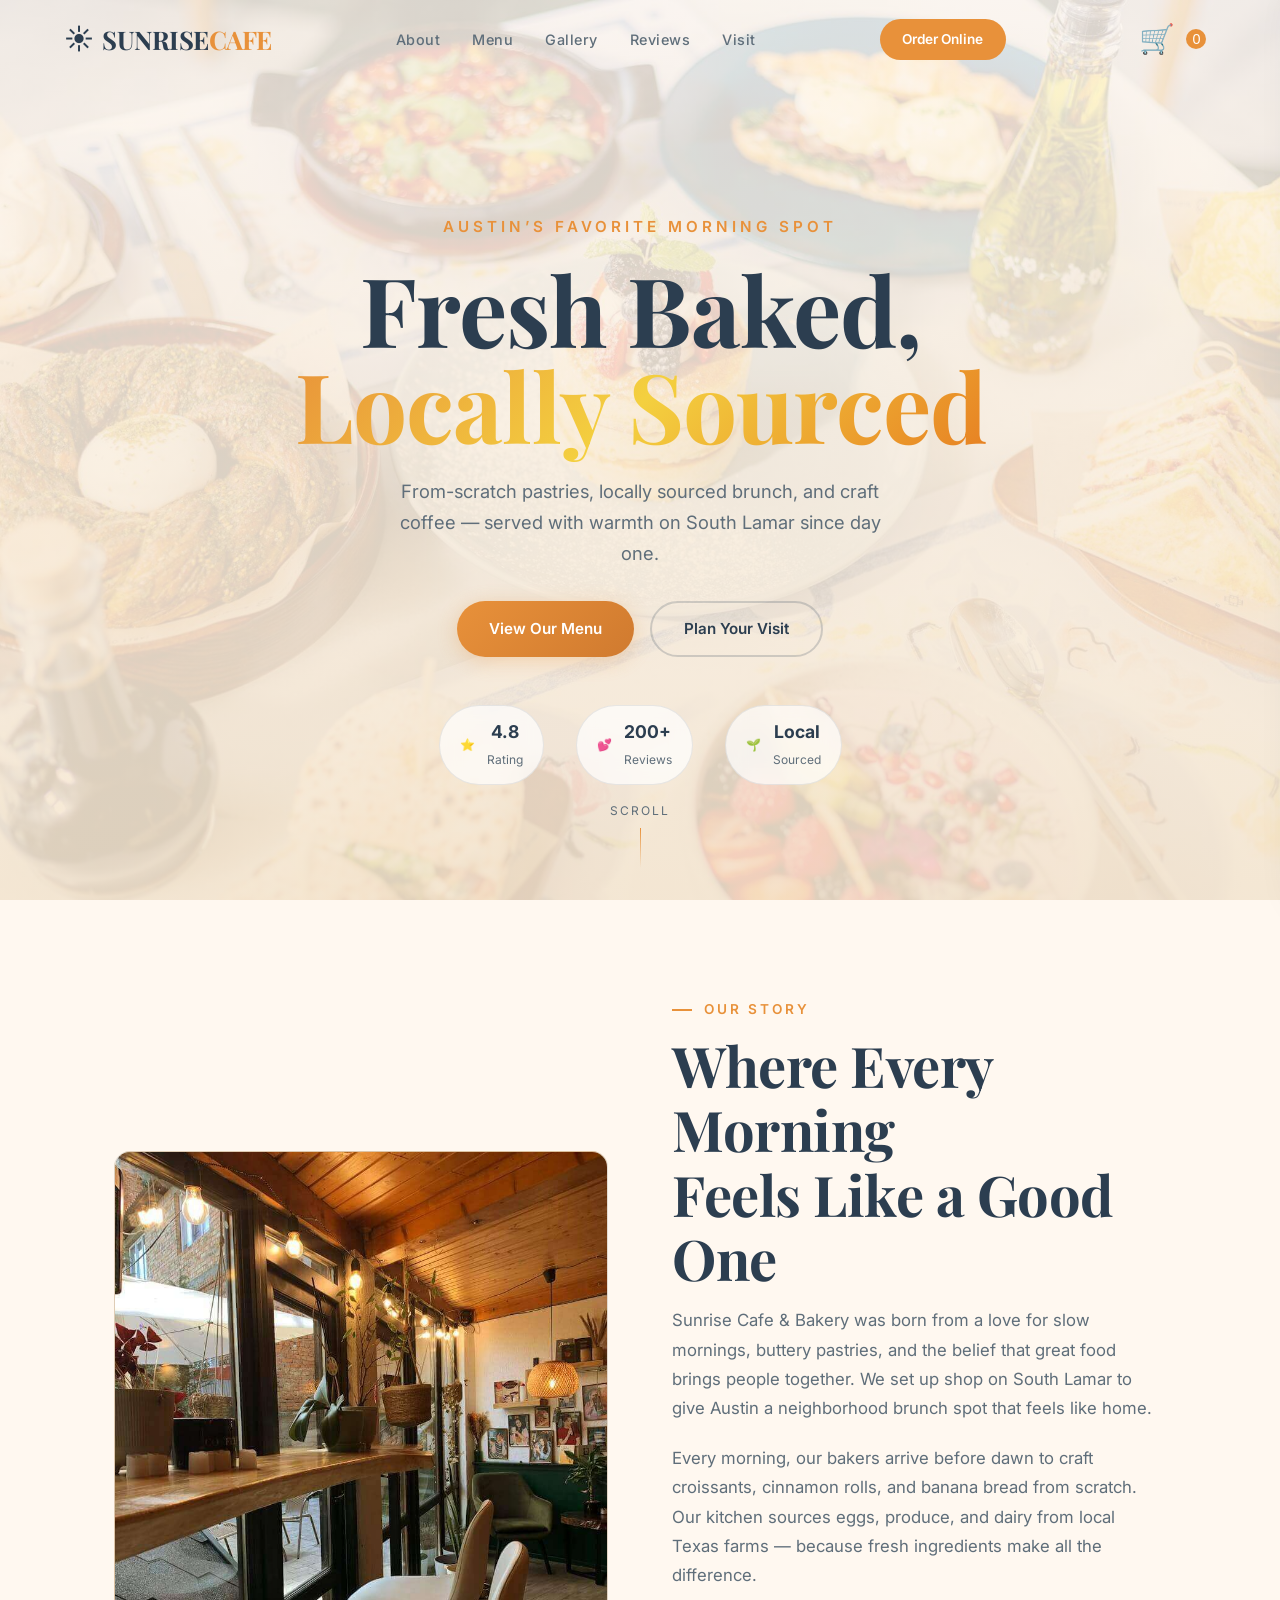
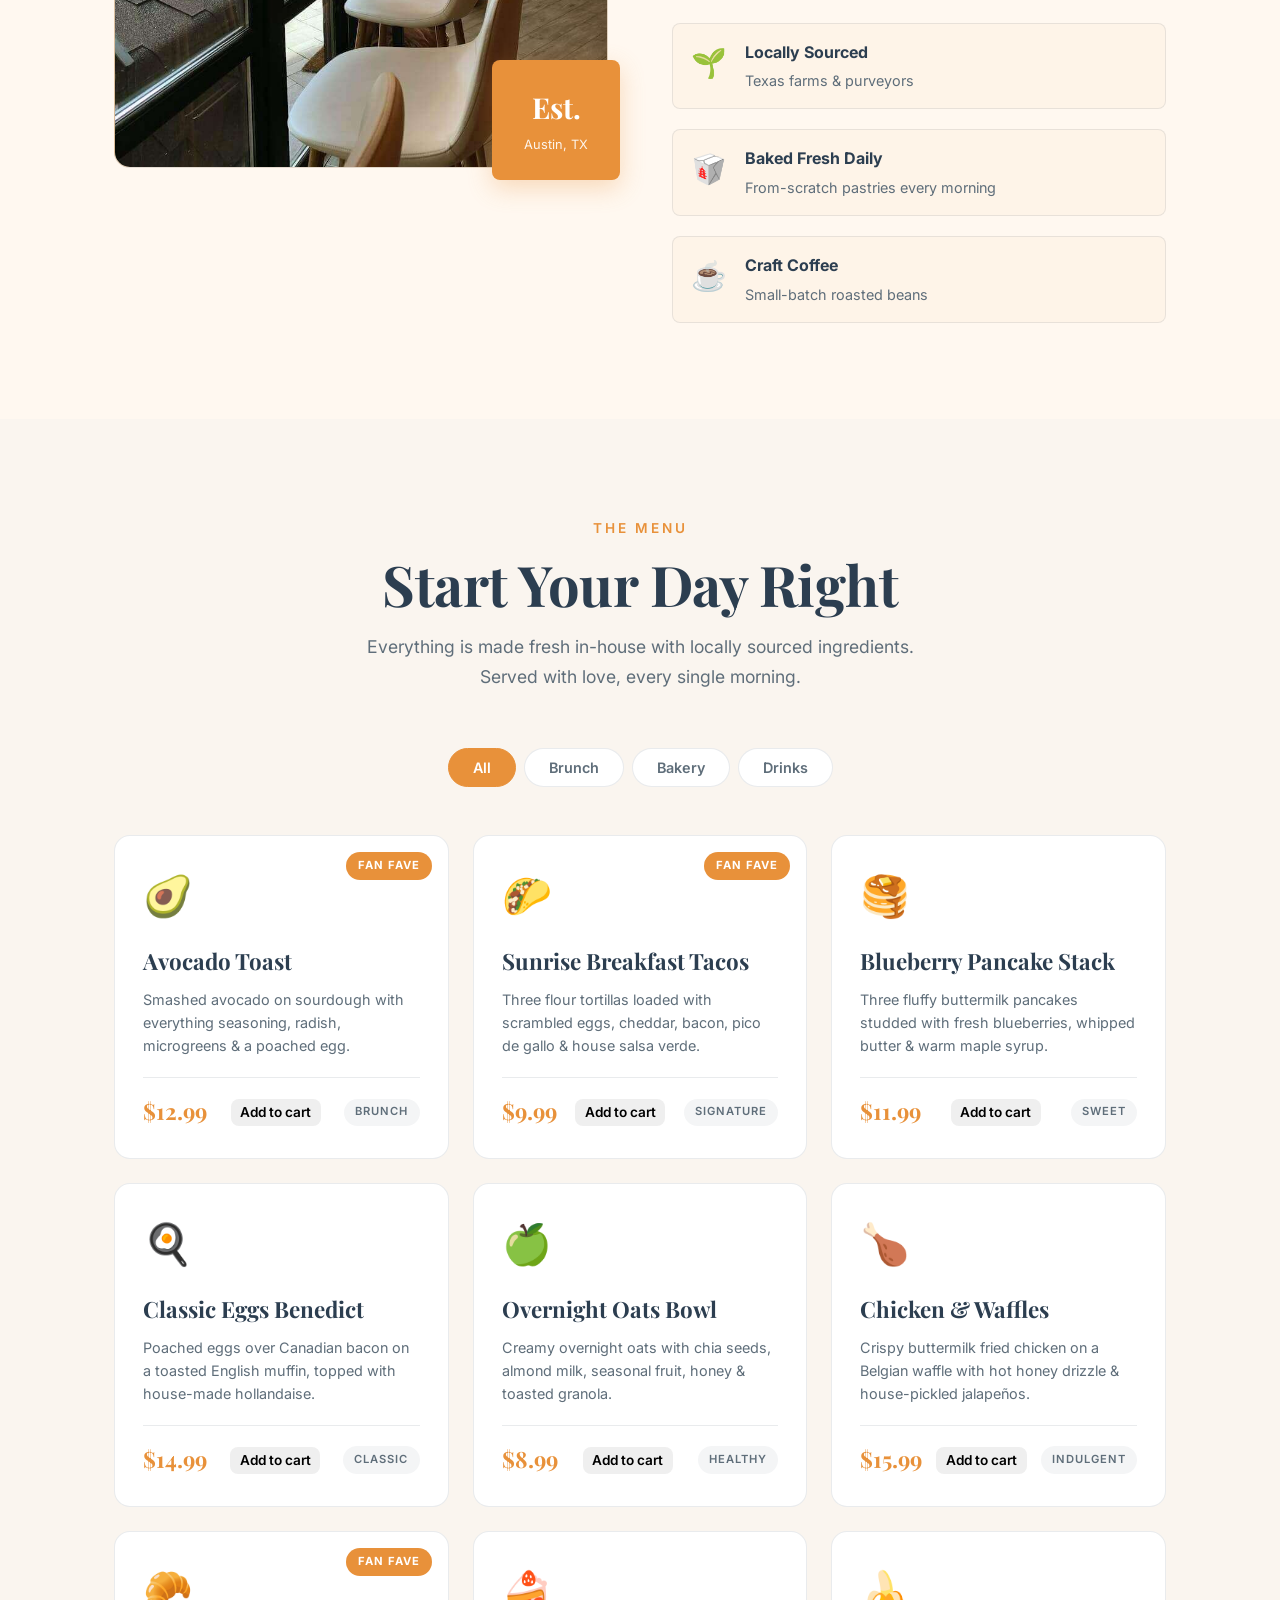
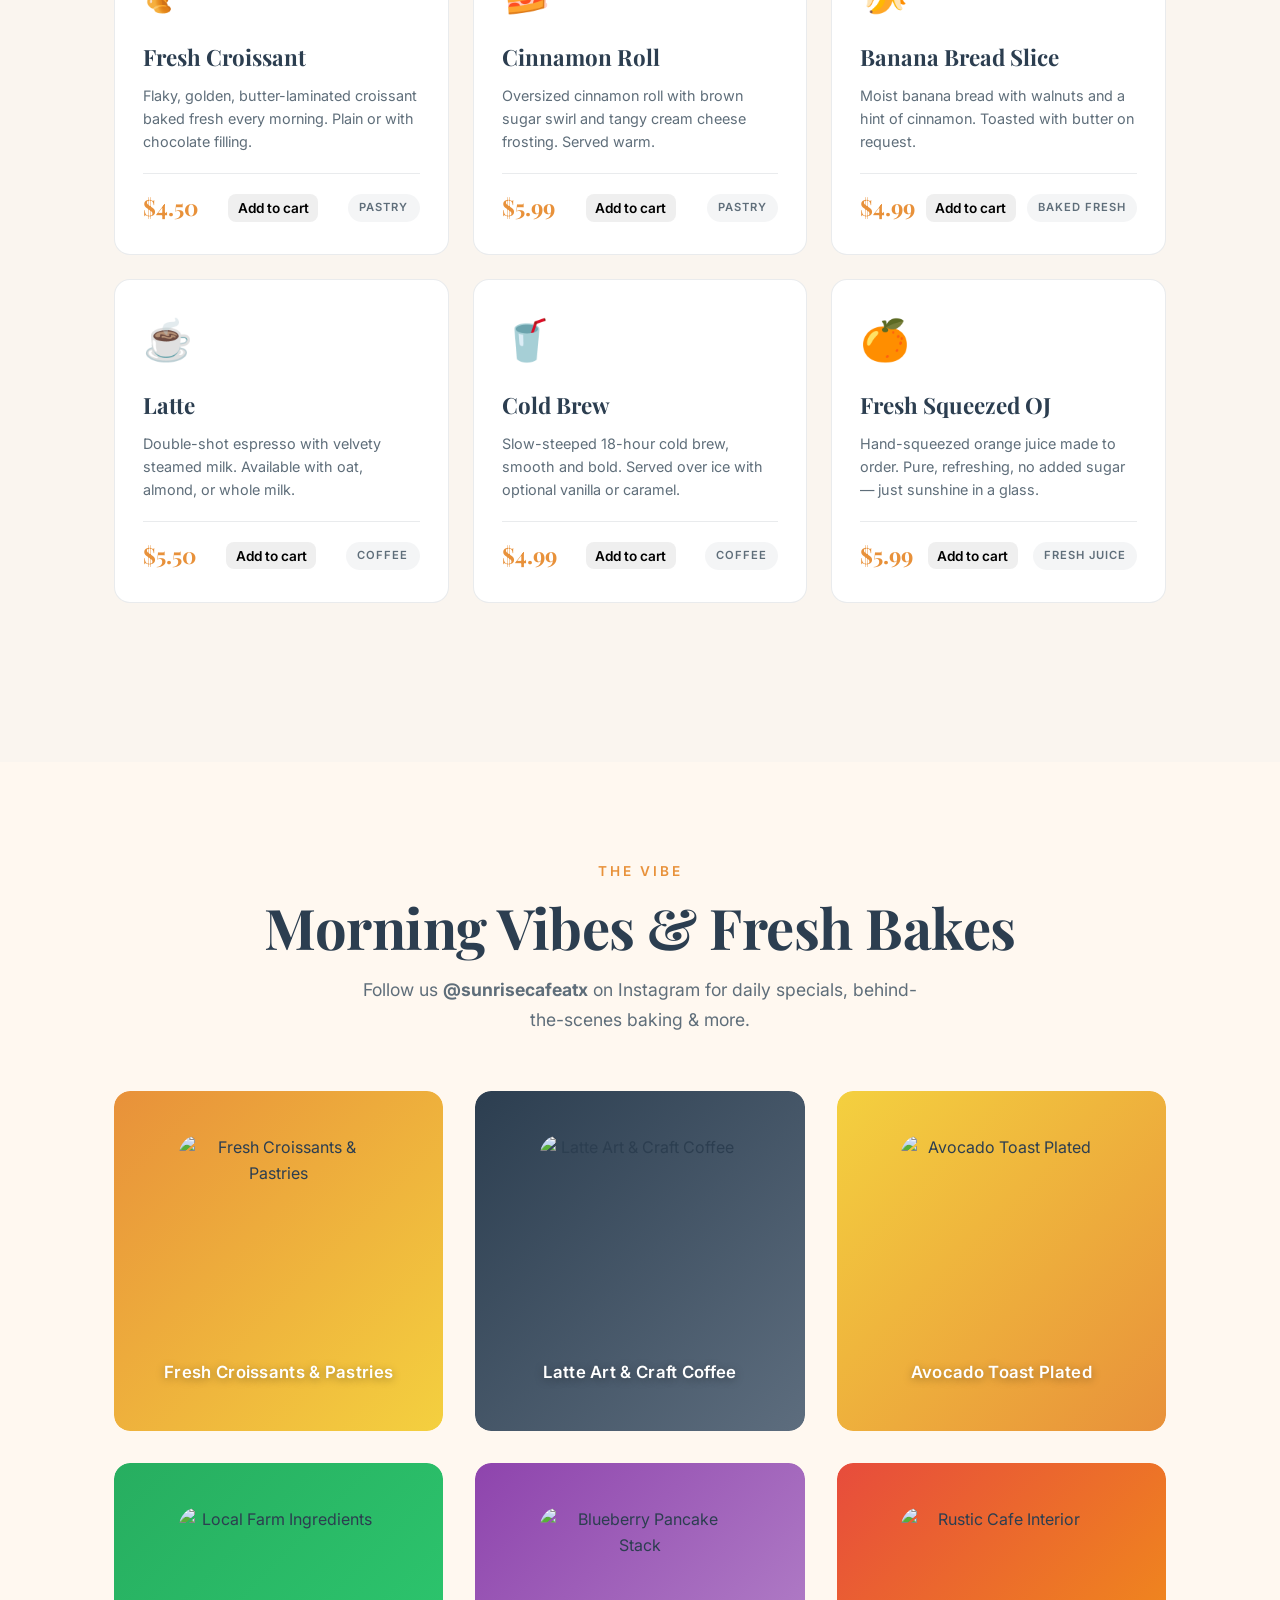
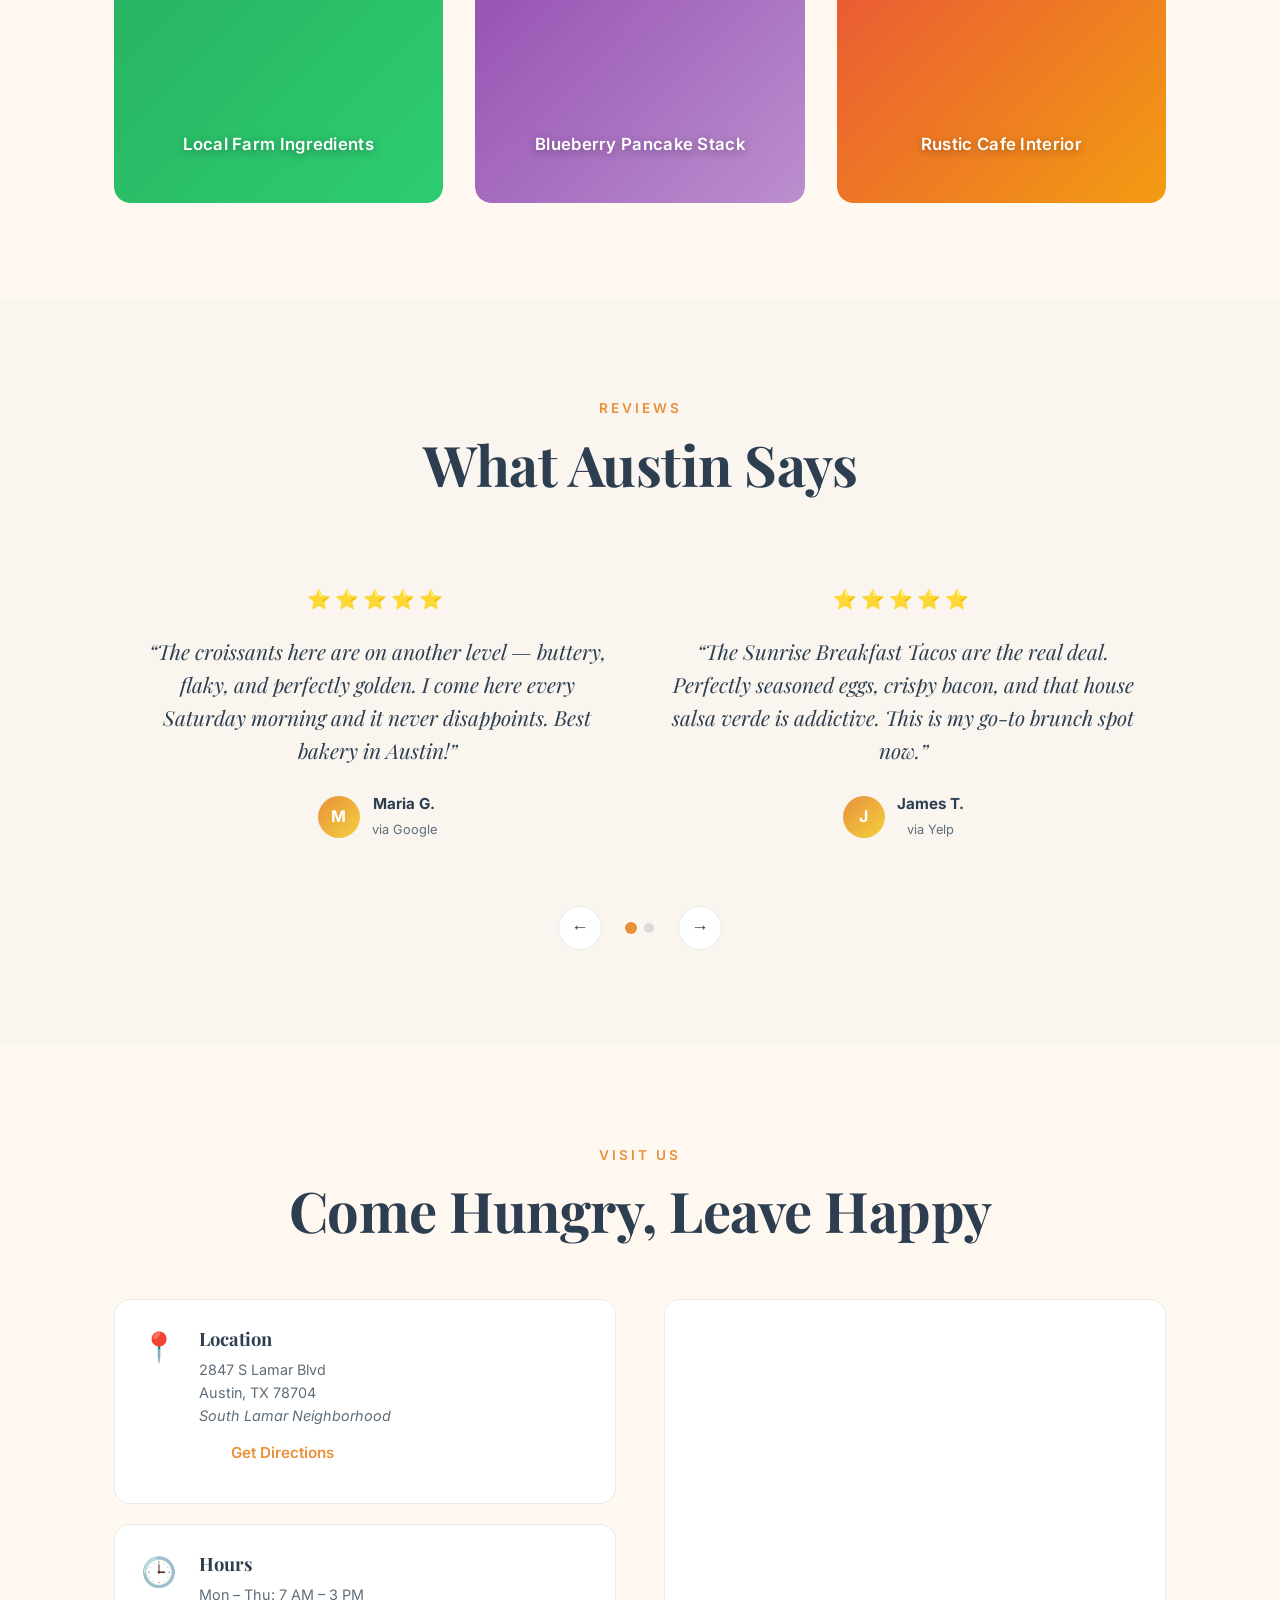
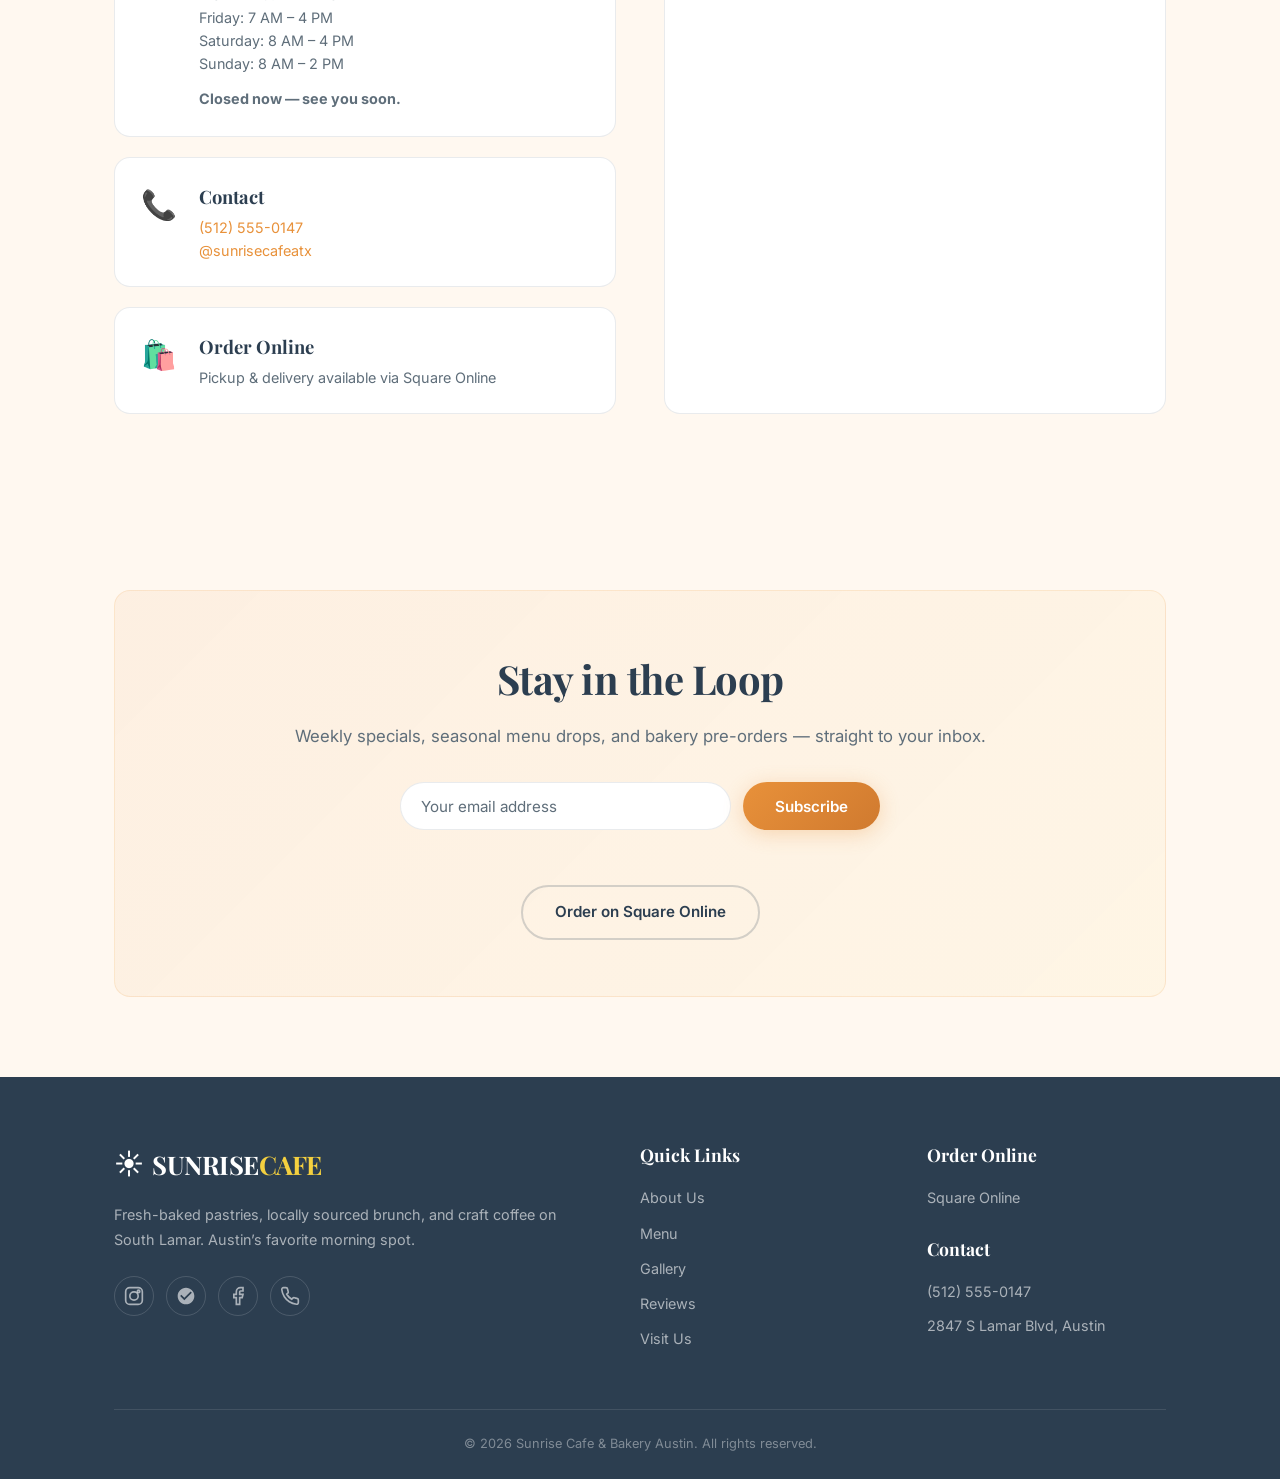
==== commit 8247cc3b: "Add interactive shopping cart and checkout workflow" ====
--- a/index.html
+++ b/index.html
@@ -130,6 +130,10 @@
         <li><a href="#hours-location">Visit</a></li>
       </ul>
       <a href="#menu" class="nav-cta">Order Online</a>
+      <button class="cart-button" id="cartButton" aria-label="Open cart" aria-haspopup="dialog" aria-controls="cartSidebar" aria-expanded="false">
+        <span class="cart-icon">🛒</span>
+        <span class="cart-count" id="cartCount" aria-live="polite" aria-atomic="true">0</span>
+      </button>
       <button type="button" class="nav-toggle" id="navToggle" aria-label="Toggle menu" aria-controls="navLinks" aria-expanded="false">
         <span></span><span></span><span></span>
       </button>
@@ -621,6 +625,53 @@
 
   <!-- ===================== FOOTER ===================== -->
   </main>
+  <!-- CART SIDEBAR -->
+  <aside class="cart-sidebar" id="cartSidebar" role="dialog" aria-hidden="true" aria-labelledby="cartTitle">
+    <div class="cart-panel">
+      <header class="cart-header">
+        <h2 id="cartTitle">Your Order</h2>
+        <button class="cart-close" id="cartClose" aria-label="Close cart">✕</button>
+      </header>
+      <div class="cart-body" id="cartBody">
+        <div class="cart-empty">Your cart is empty.</div>
+        <ul class="cart-items" id="cartItems"></ul>
+      </div>
+      <footer class="cart-footer">
+        <div class="cart-totals">
+          <div class="cart-subtotal">Subtotal: <span id="cartSubtotal" aria-live="polite" aria-atomic="true">$0.00</span></div>
+          <div id="cartLive" class="sr-only" aria-live="polite" aria-atomic="true"></div>
+          <div class="cart-actions">
+            <button class="btn btn-outline" id="clearCart">Clear</button>
+            <button class="btn btn-primary" id="checkoutBtn">Checkout</button>
+          </div>
+        </div>
+        <form id="checkoutForm" class="checkout-form" style="display:none;">
+          <label>
+            Name<br>
+            <input type="text" id="customerName" required placeholder="Full name">
+          </label>
+          <label>
+            Email<br>
+            <input type="email" id="customerEmail" required placeholder="you@example.com">
+          </label>
+          <label>
+            Order type
+            <select id="orderType">
+              <option value="pickup">Pickup</option>
+              <option value="delivery">Delivery</option>
+            </select>
+          </label>
+          <label>
+            Notes<br>
+            <textarea id="orderNotes" rows="3" placeholder="Allergies or special requests (optional)"></textarea>
+          </label>
+          <div class="checkout-actions">
+            <button type="submit" class="btn btn-primary">Place Order</button>
+          </div>
+        </form>
+      </footer>
+    </div>
+  </aside>
   <footer class="footer">
     <div class="container">
       <div class="footer-grid">
--- a/styles.css
+++ b/styles.css
@@ -733,6 +733,15 @@
   padding-top: 1rem;
   border-top: 1px solid var(--color-border);
 }
+
+/* Card-level add/remove controls */
+.card-controls { display: inline-flex; align-items: center; gap:0.5rem; margin: 0 0.25rem; }
+.card-controls .btn.add-to-cart { padding: 0.35rem 0.6rem; font-size: 0.85rem; border-radius: 8px; }
+.card-qty { display:inline-flex; align-items:center; gap:0.35rem; }
+.card-qty button { background:transparent; border:1px solid rgba(44,62,80,0.08); padding:0.2rem 0.45rem; border-radius:6px; cursor:pointer; }
+.card-qty .card-qty-label { min-width:20px; text-align:center; display:inline-block; }
+.card-controls .card-remove { margin-left:6px; padding:0.3rem 0.5rem; }
+
 
 .menu-price {
   font-family: var(--font-heading);
@@ -1443,3 +1452,121 @@
     font-size: 1.4rem;
   }
 }
+
+/* ---------- Cart / Checkout UI ---------- */
+.cart-button {
+  display: inline-flex;
+  align-items: center;
+  gap: 0.5rem;
+  background: transparent;
+  border: none;
+  cursor: pointer;
+  position: relative;
+  padding: 0.25rem 0.5rem;
+}
+.cart-icon { font-size: 1.8rem; }
+.cart-button { padding: 0.4rem 0.6rem; }
+.cart-count {
+  display: inline-flex;
+  align-items: center;
+  justify-content: center;
+  min-width: 20px;
+  height: 20px;
+  background: var(--color-primary);
+  color: #fff;
+  border-radius: 999px;
+  font-size: 0.9rem;
+  padding: 0 6px;
+  margin-left: 3px;
+}
+
+/* Visually hidden (screen-reader only) */
+.sr-only {
+  position: absolute !important;
+  width: 1px;
+  height: 1px;
+  padding: 0;
+  margin: -1px;
+  overflow: hidden;
+  clip: rect(0,0,0,0);
+  white-space: nowrap;
+  border: 0;
+}
+
+/* Animations */
+.cart-button.bump { animation: cart-bump 360ms ease; }
+@keyframes cart-bump {
+  0% { transform: translateY(0) scale(1); }
+  30% { transform: translateY(-6px) scale(1.05); }
+  60% { transform: translateY(0) scale(0.98); }
+  100% { transform: translateY(0) scale(1); }
+}
+
+.btn.add-to-cart.pulse { animation: add-pulse 350ms ease; }
+@keyframes add-pulse {
+  0% { transform: translateY(0); }
+  50% { transform: translateY(-4px) scale(1.02); }
+  100% { transform: translateY(0); }
+}
+
+.cart-sidebar {
+  position: fixed;
+  right: 0;
+  top: 0;
+  height: 100vh;
+  width: 420px;
+  max-width: 100%;
+  transform: translateX(110%);
+  transition: transform var(--transition-slow) ease;
+  z-index: 1500;
+  background: linear-gradient(180deg, #fff, var(--color-bg));
+  box-shadow: -20px 0 40px rgba(44,62,80,0.12);
+}
+.cart-sidebar[aria-hidden="false"] { transform: translateX(0); }
+.cart-panel { display:flex; flex-direction:column; height:100%; min-height:0; }
+.cart-header { display:flex; align-items:center; justify-content:space-between; padding:1.25rem; border-bottom:1px solid var(--color-border); }
+.cart-header h2 { margin:0; font-size:1.25rem; }
+.cart-close { background:transparent; border:none; font-size:1.15rem; cursor:pointer; }
+.cart-body { padding:1rem; overflow-y:auto; flex:1; min-height:0; -webkit-overflow-scrolling: touch; overscroll-behavior: contain; }
+.cart-empty { color:var(--color-text-muted); text-align:center; padding:2rem 1rem; }
+.cart-items { list-style:none; margin:0; padding:0; display:flex; flex-direction:column; gap:0.75rem; }
+.cart-item { display:flex; gap:0.75rem; align-items:center; padding:0.75rem; border-radius:12px; background:var(--color-bg-card); border:1px solid var(--color-border); }
+.cart-item-info { flex:1; }
+.cart-item-title { font-weight:600; font-size:0.95rem; }
+.cart-item-meta { font-size:0.85rem; color:var(--color-text-muted); }
+.qty-controls { display:inline-flex; gap:0.25rem; align-items:center; }
+.qty-controls button { background:transparent; border:1px solid var(--color-border); padding:0.25rem 0.5rem; border-radius:8px; cursor:pointer; }
+.cart-footer { padding:1rem; border-top:1px solid var(--color-border); }
+.cart-totals { display:flex; flex-direction:column; gap:0.75rem; }
+.cart-actions { display:flex; gap:0.5rem; justify-content:flex-end; }
+.checkout-form label { display:block; margin-bottom:0.75rem; font-size:0.9rem; }
+.checkout-form input, .checkout-form textarea, .checkout-form select { width:100%; padding:0.6rem; border-radius:8px; border:1px solid var(--color-border); }
+.checkout-actions { display:flex; justify-content:flex-end; margin-top:0.5rem; }
+
+/* Mobile: top-gap drawer */
+@media (max-width: 768px) {
+  .cart-sidebar {
+    left: 0.5rem;
+    right: 0.5rem;
+    top: 0.5rem;
+    bottom: 0.5rem;
+    width: auto;
+    height: auto;
+    max-height: calc(100dvh - 1rem);
+    transform: translateY(-110%);
+    border-radius: 18px;
+  }
+
+  .cart-sidebar[aria-hidden="false"] {
+    transform: translateY(0);
+  }
+
+  .cart-panel {
+    height: 100%;
+    min-height: 0;
+  }
+
+  .cart-body {
+    padding-bottom: 1.25rem;
+  }
+}
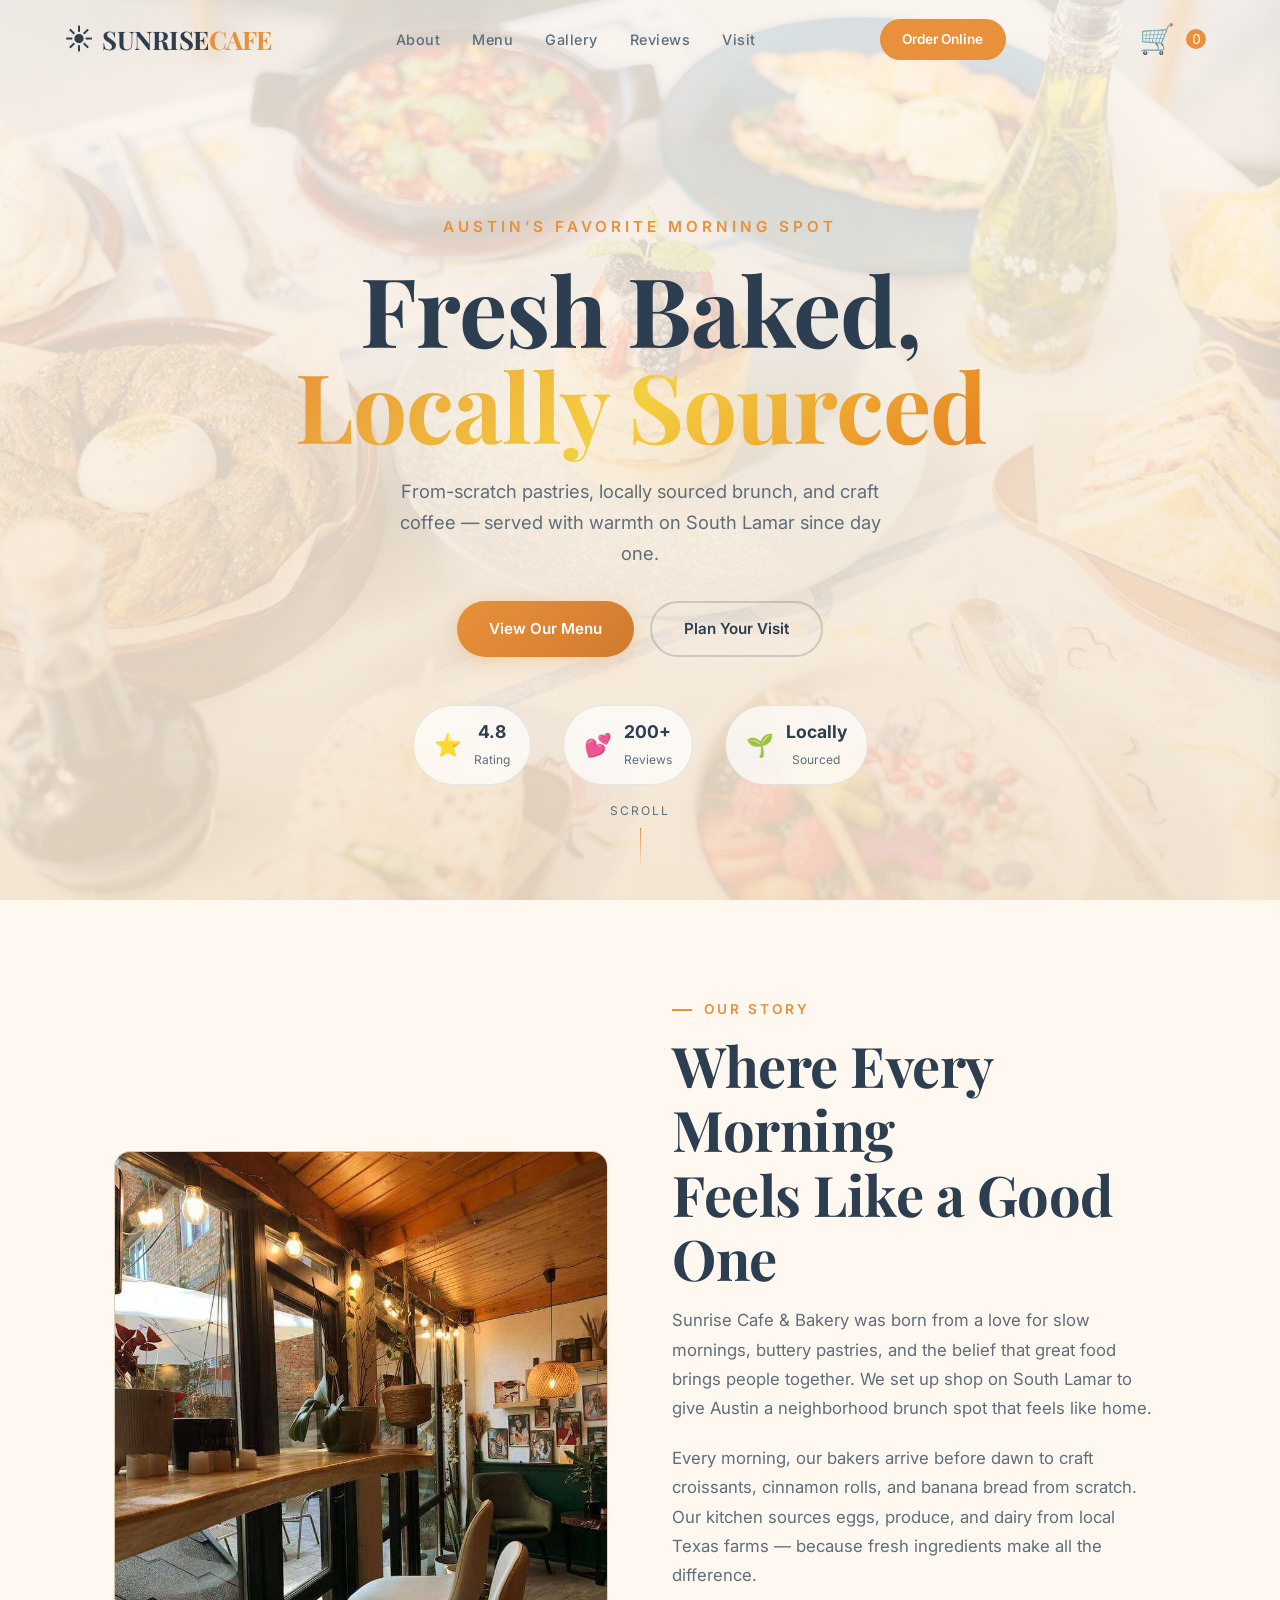
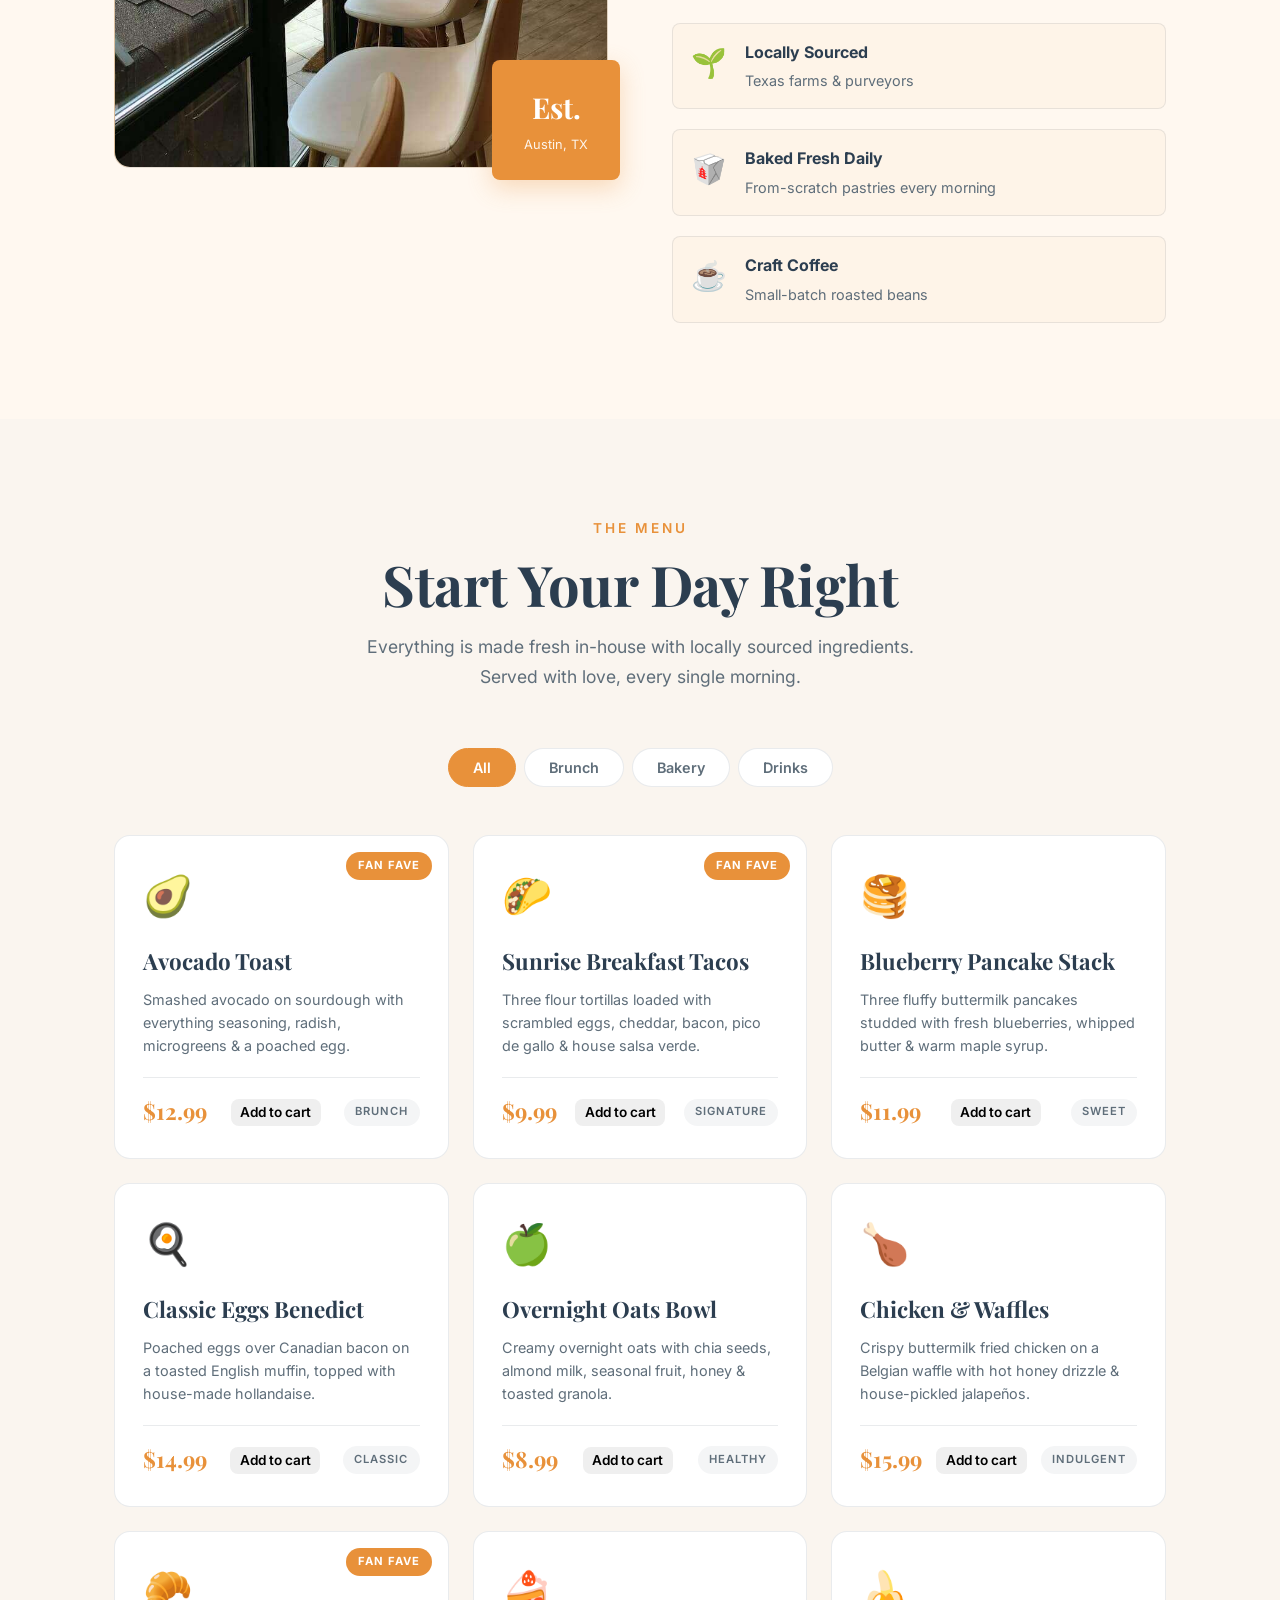
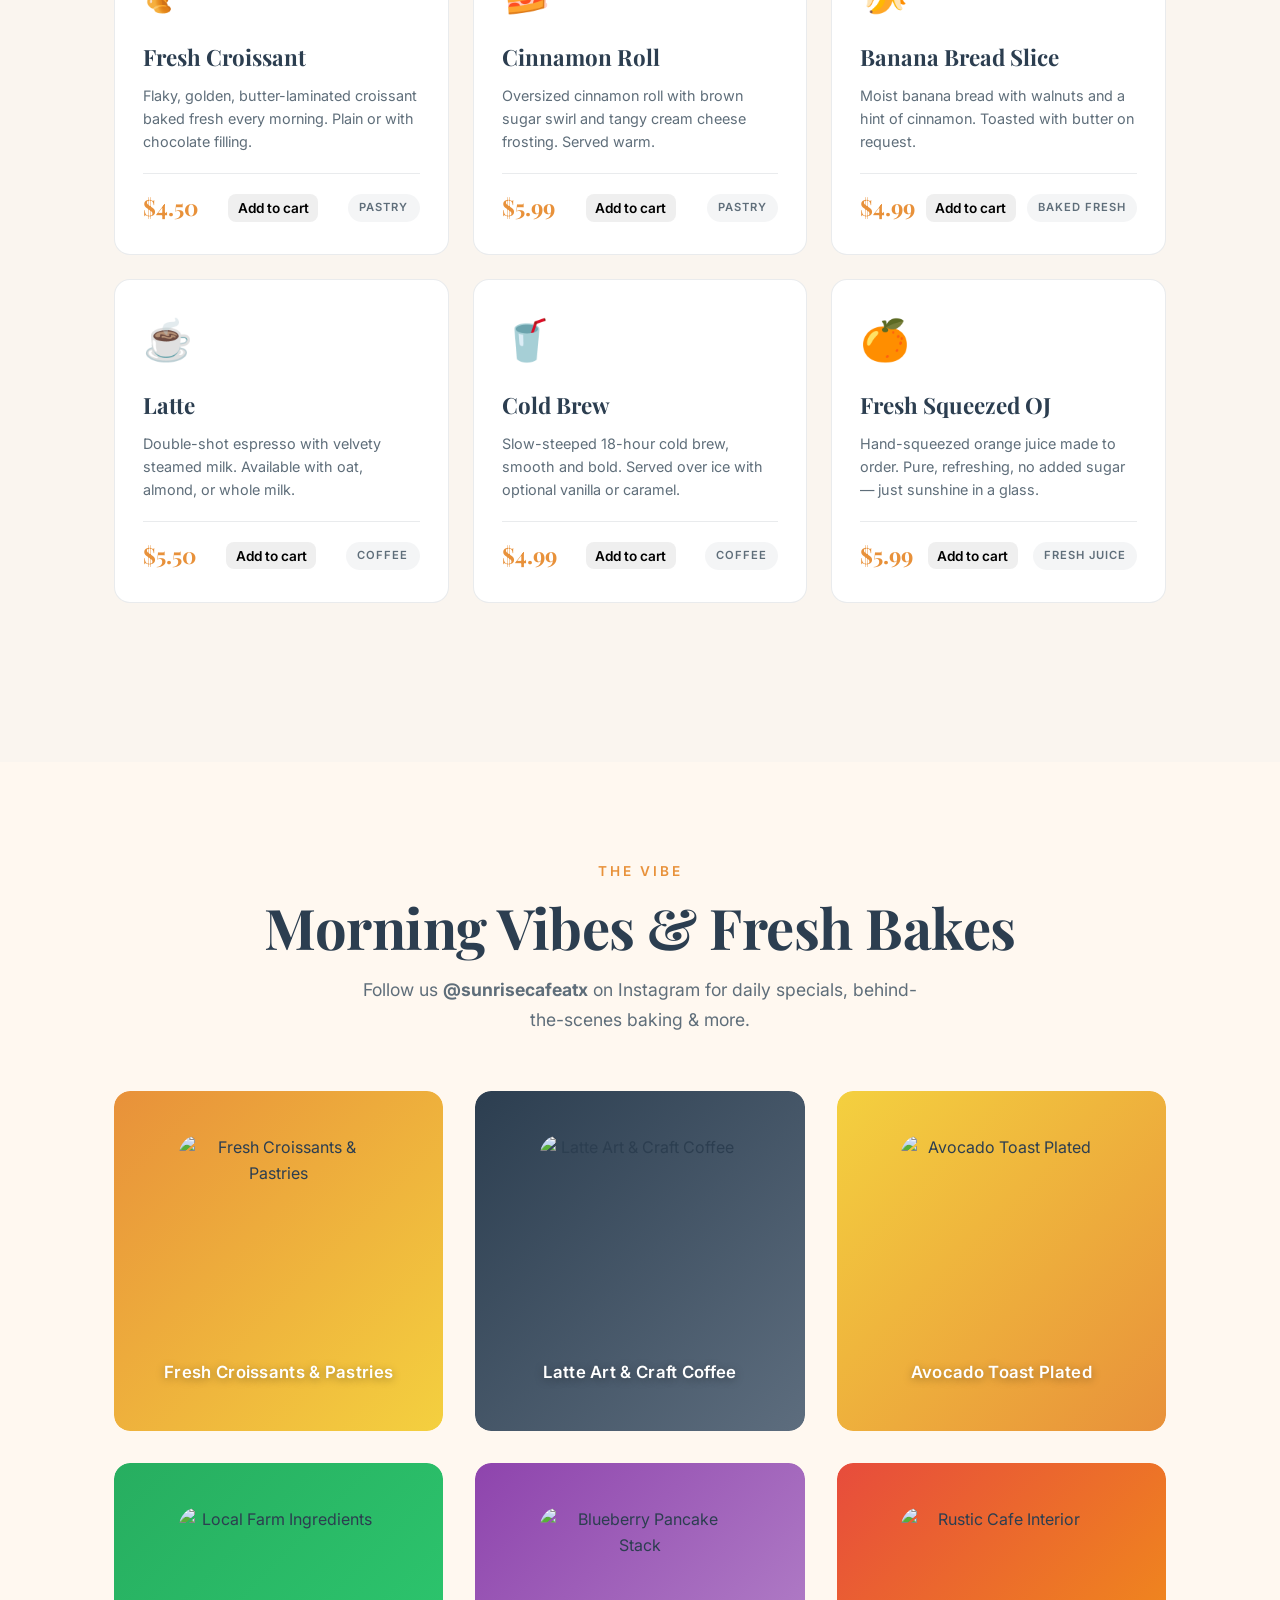
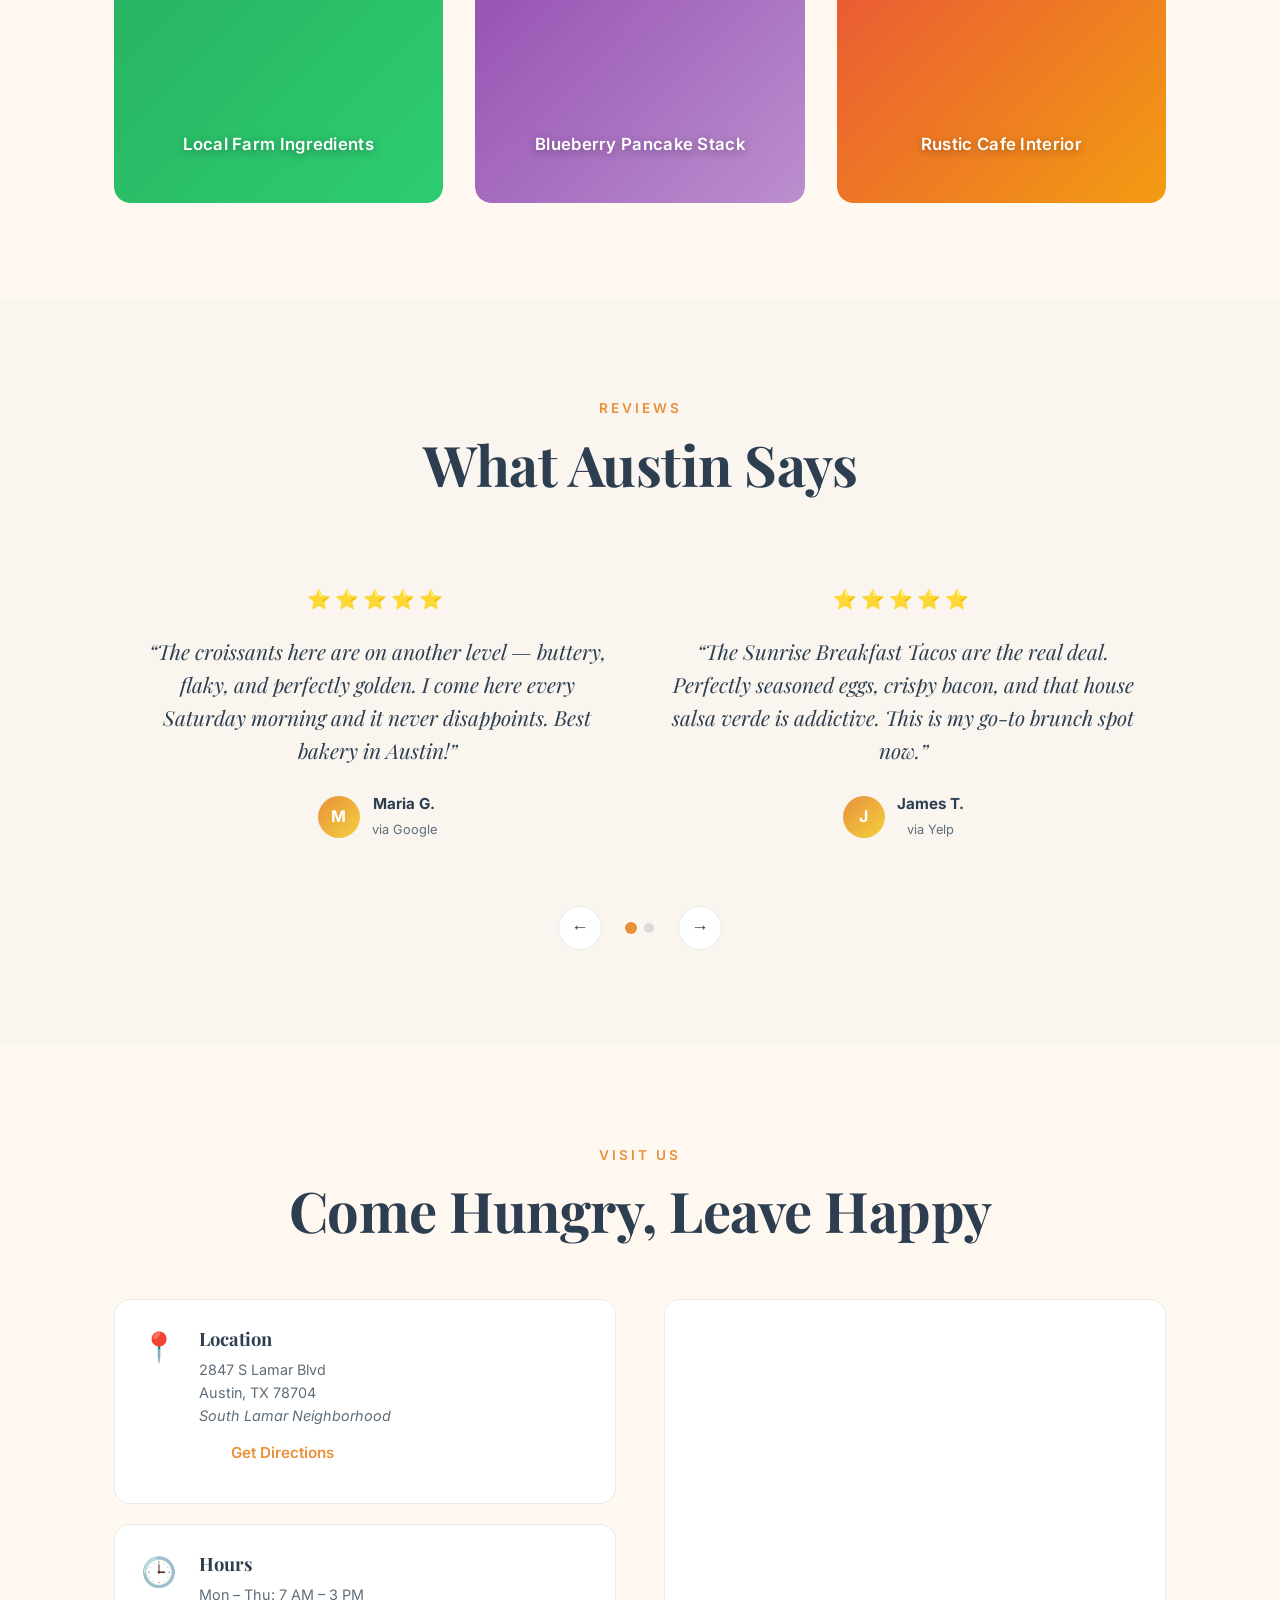
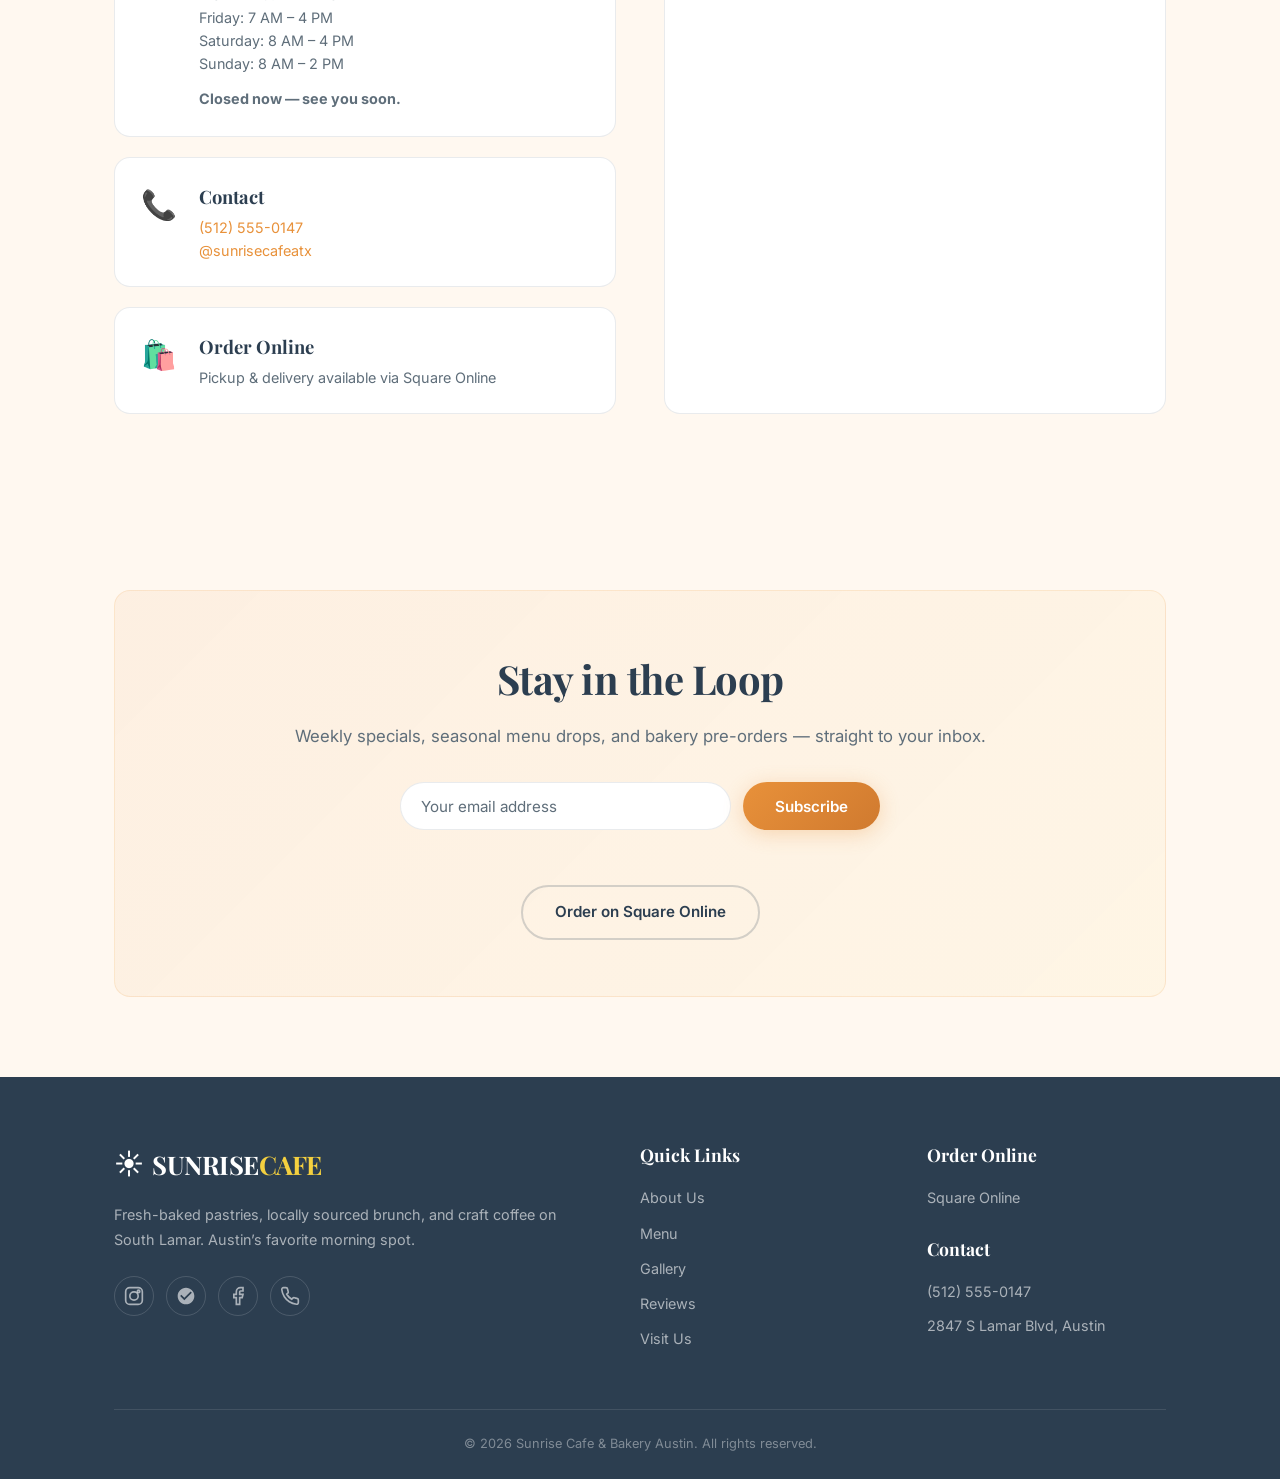
==== commit 32f7143b: "fix: increase badge emoji font size" ====
--- a/index.html
+++ b/index.html
@@ -177,7 +177,7 @@
         <div class="badge">
           <span class="badge-icon">&#127793;</span>
           <div>
-            <strong>Local</strong>
+            <strong>Locally</strong>
             <span>Sourced</span>
           </div>
         </div>
--- a/styles.css
+++ b/styles.css
@@ -447,7 +447,7 @@
   -webkit-backdrop-filter: blur(10px);
 }
 
-.badge-icon { font-size: 1.4rem; }
+.badge-icon { font-size: 1.4rem !important; }
 
 .badge strong {
   display: block;
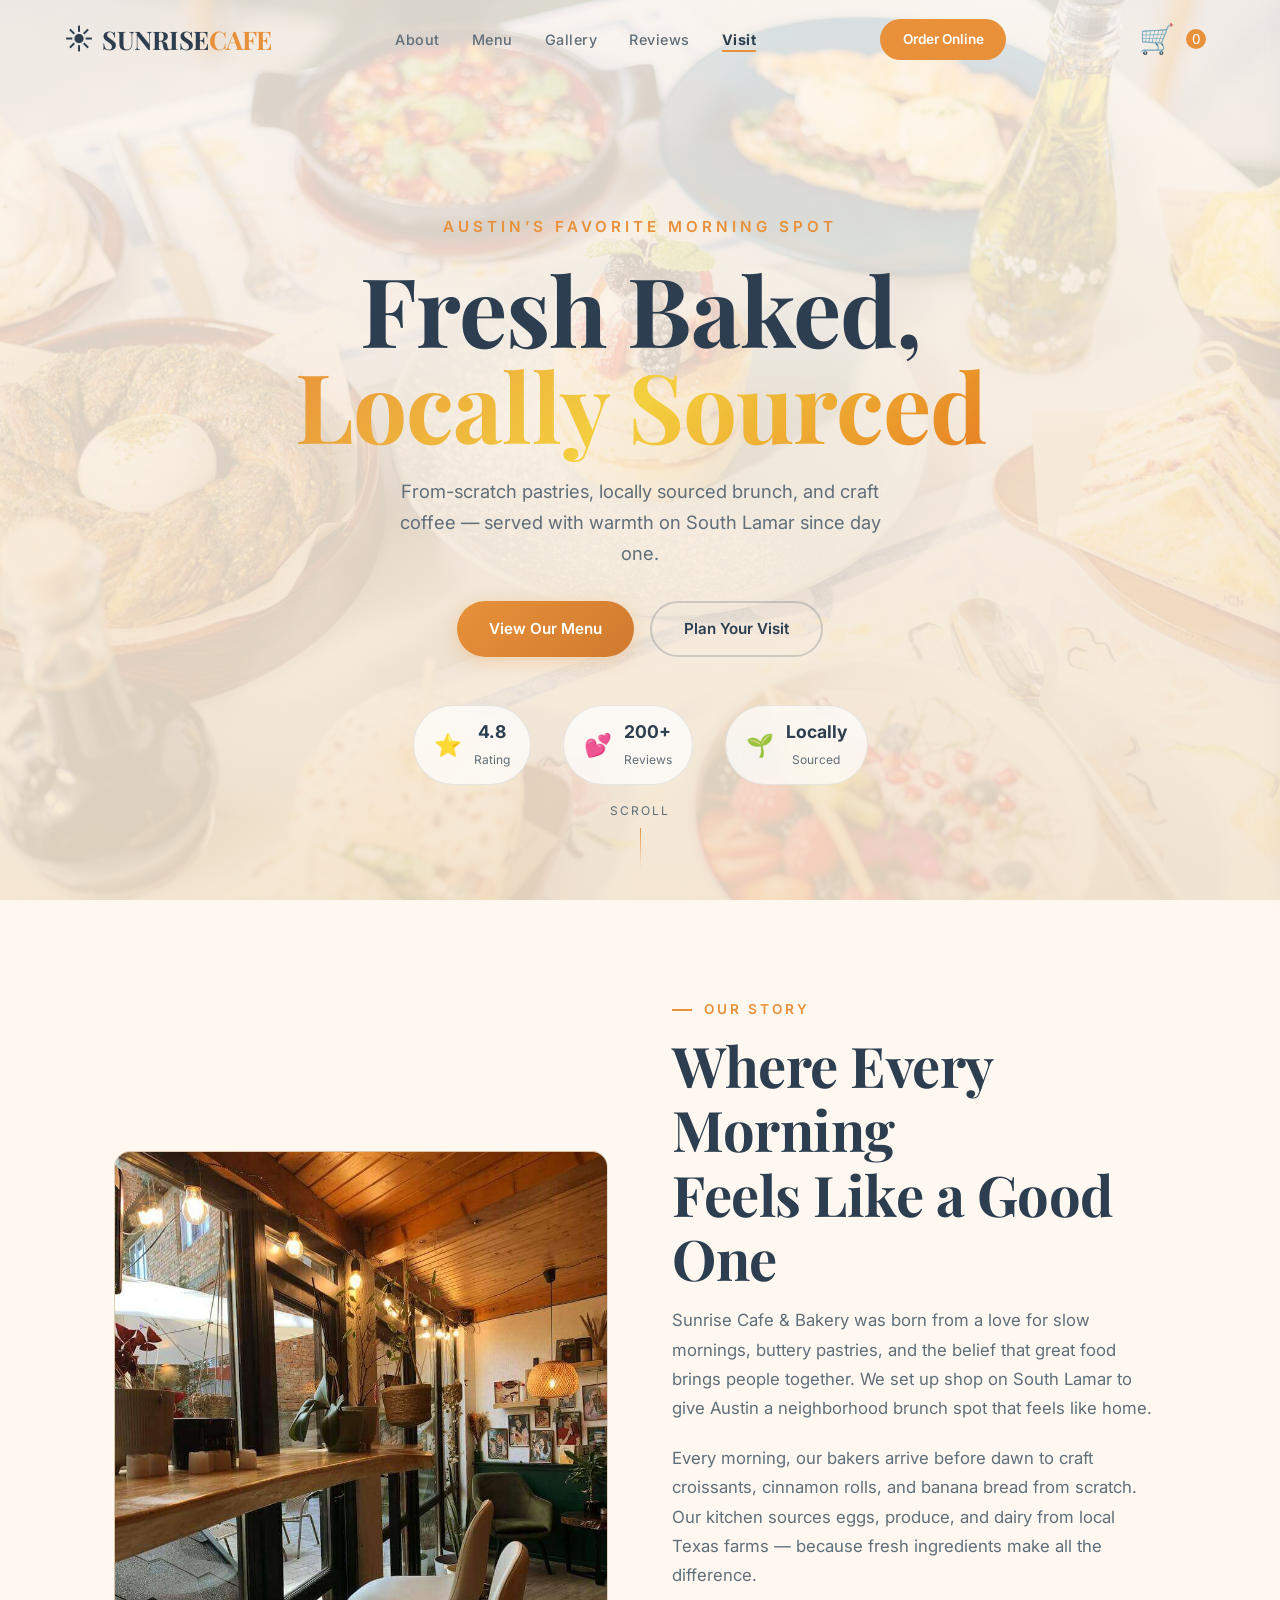
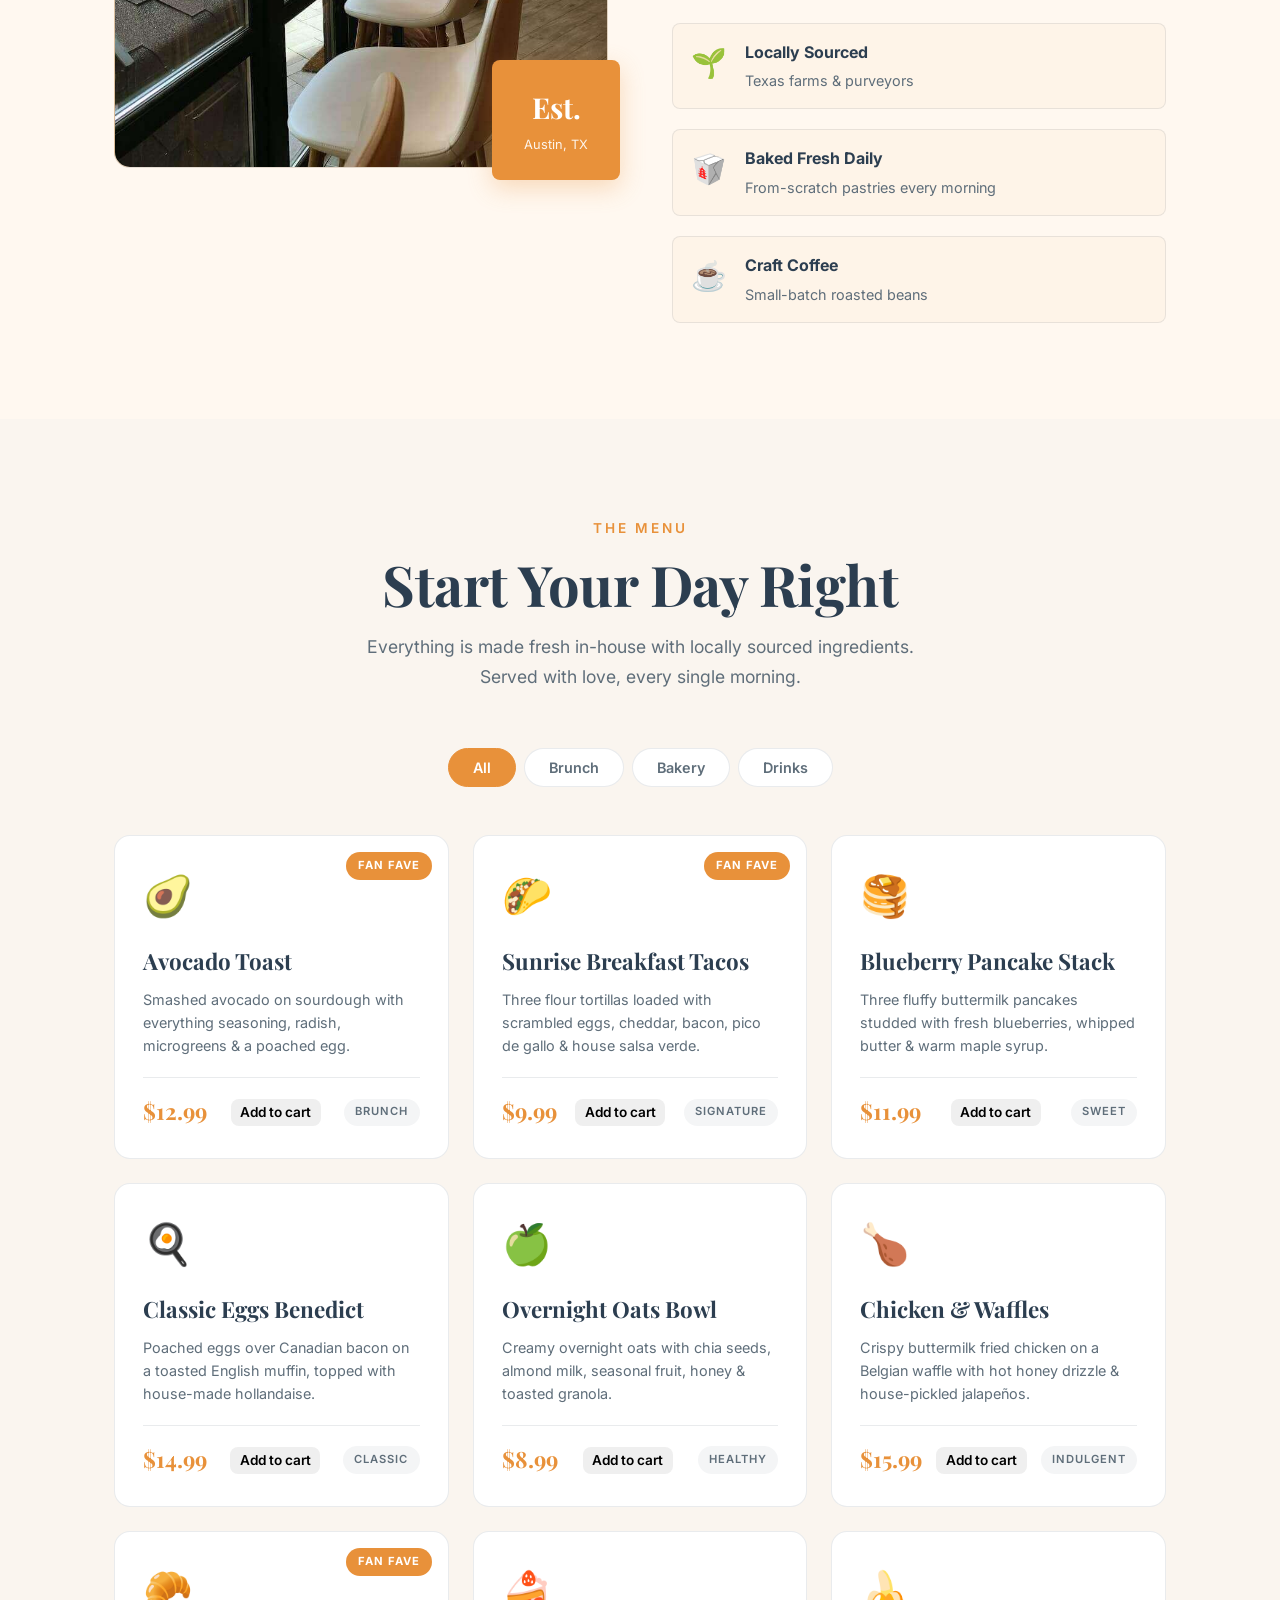
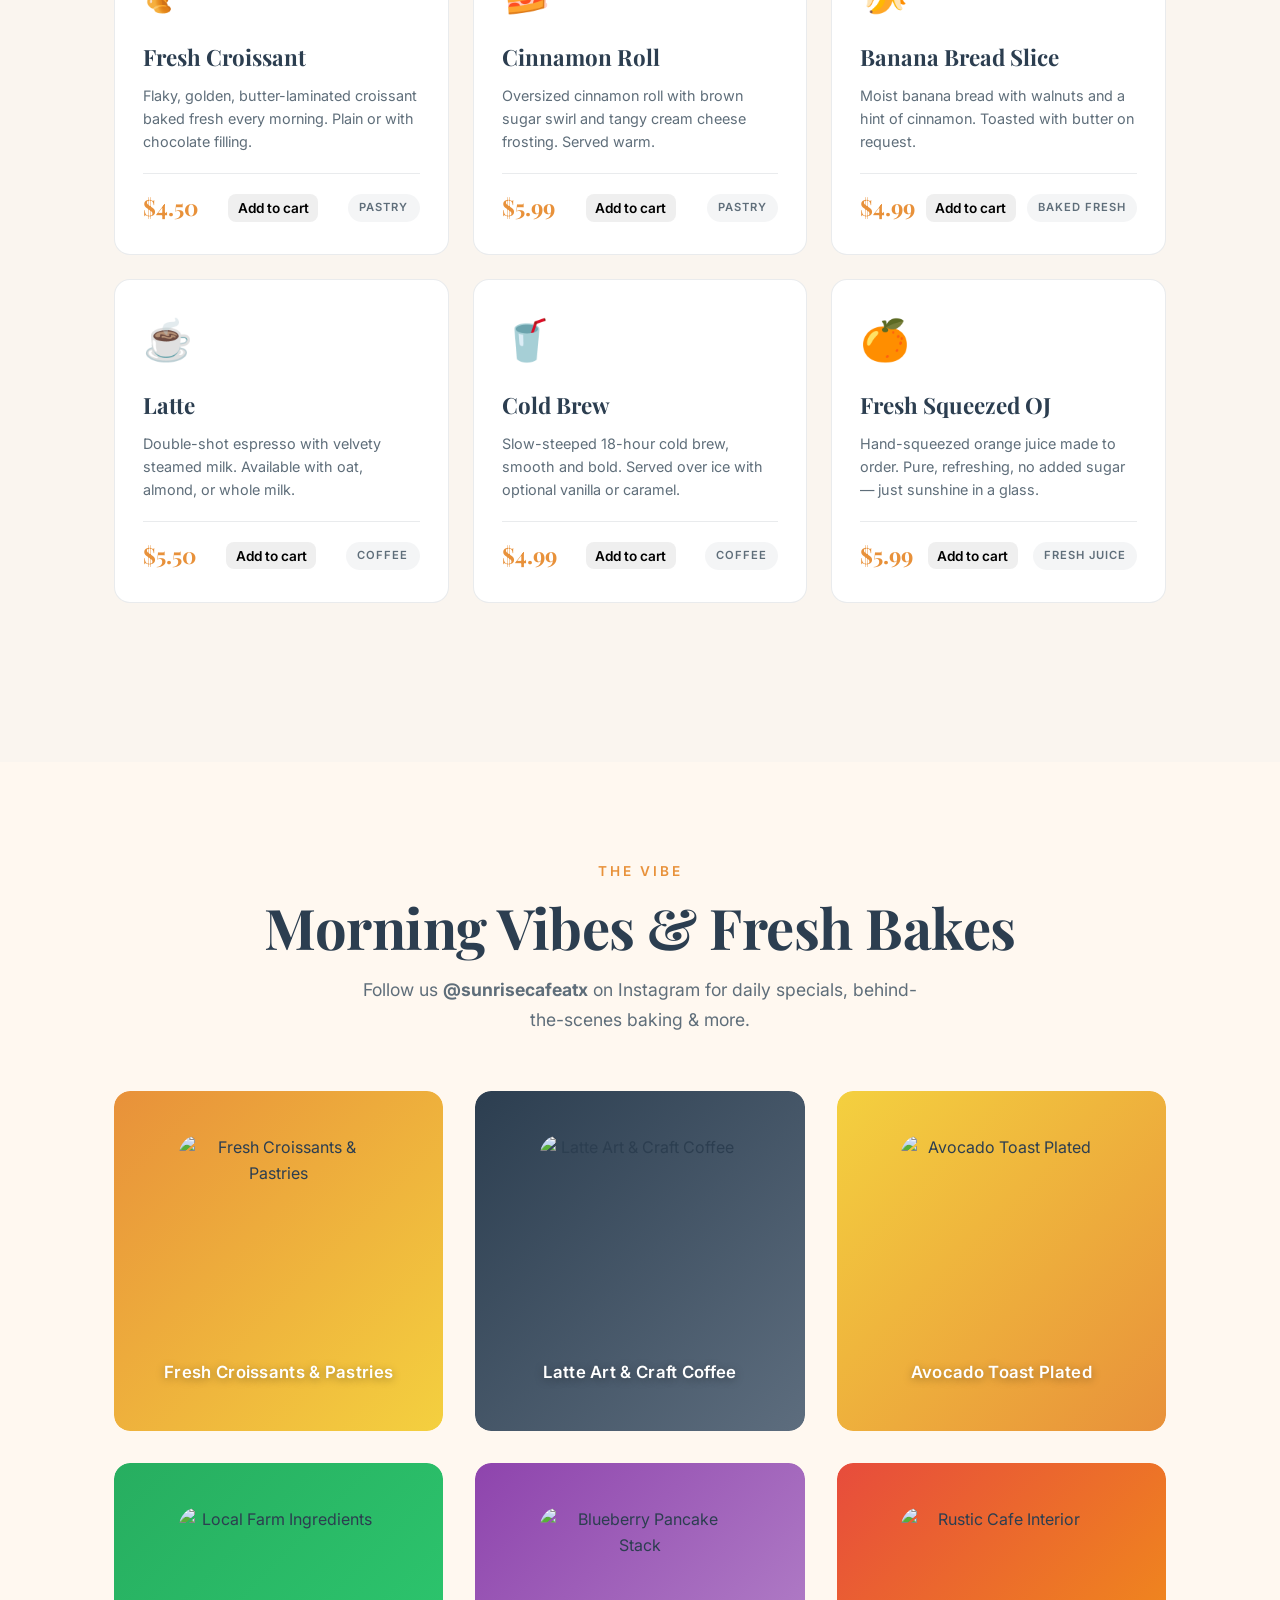
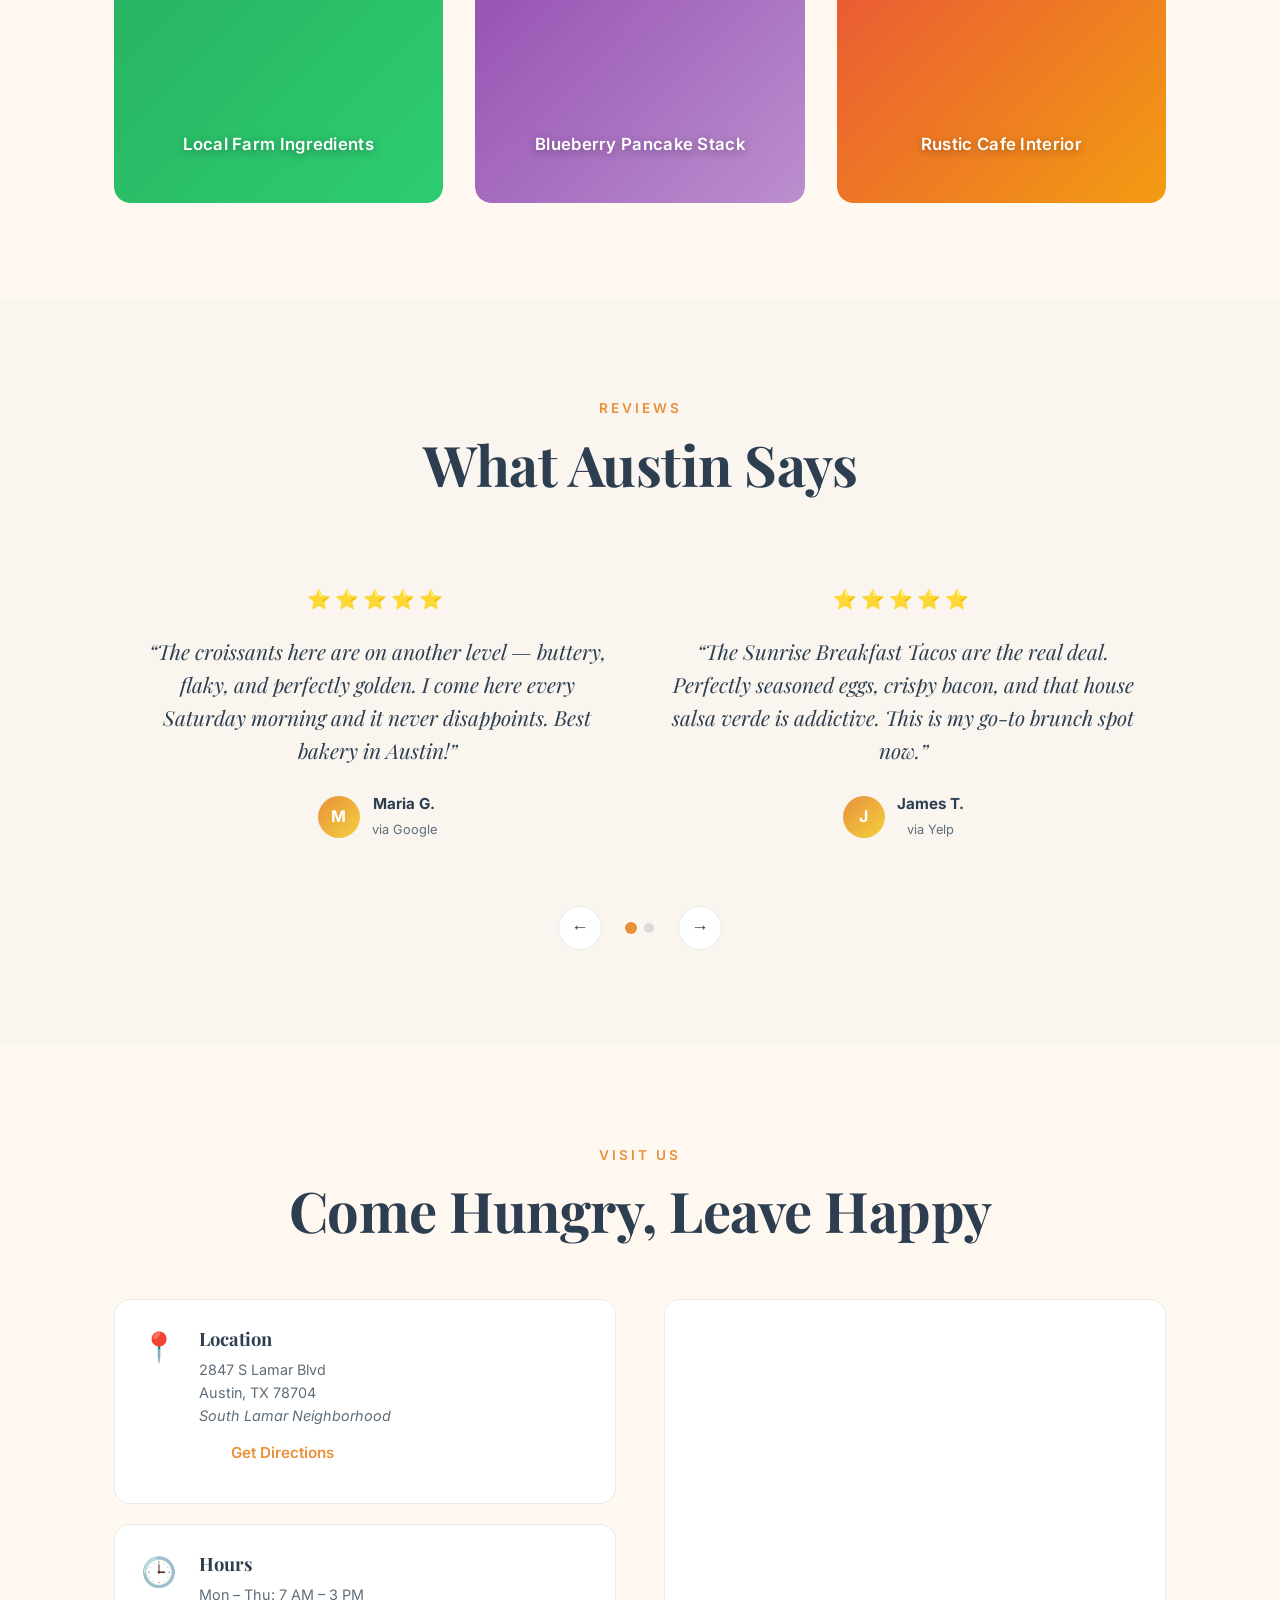
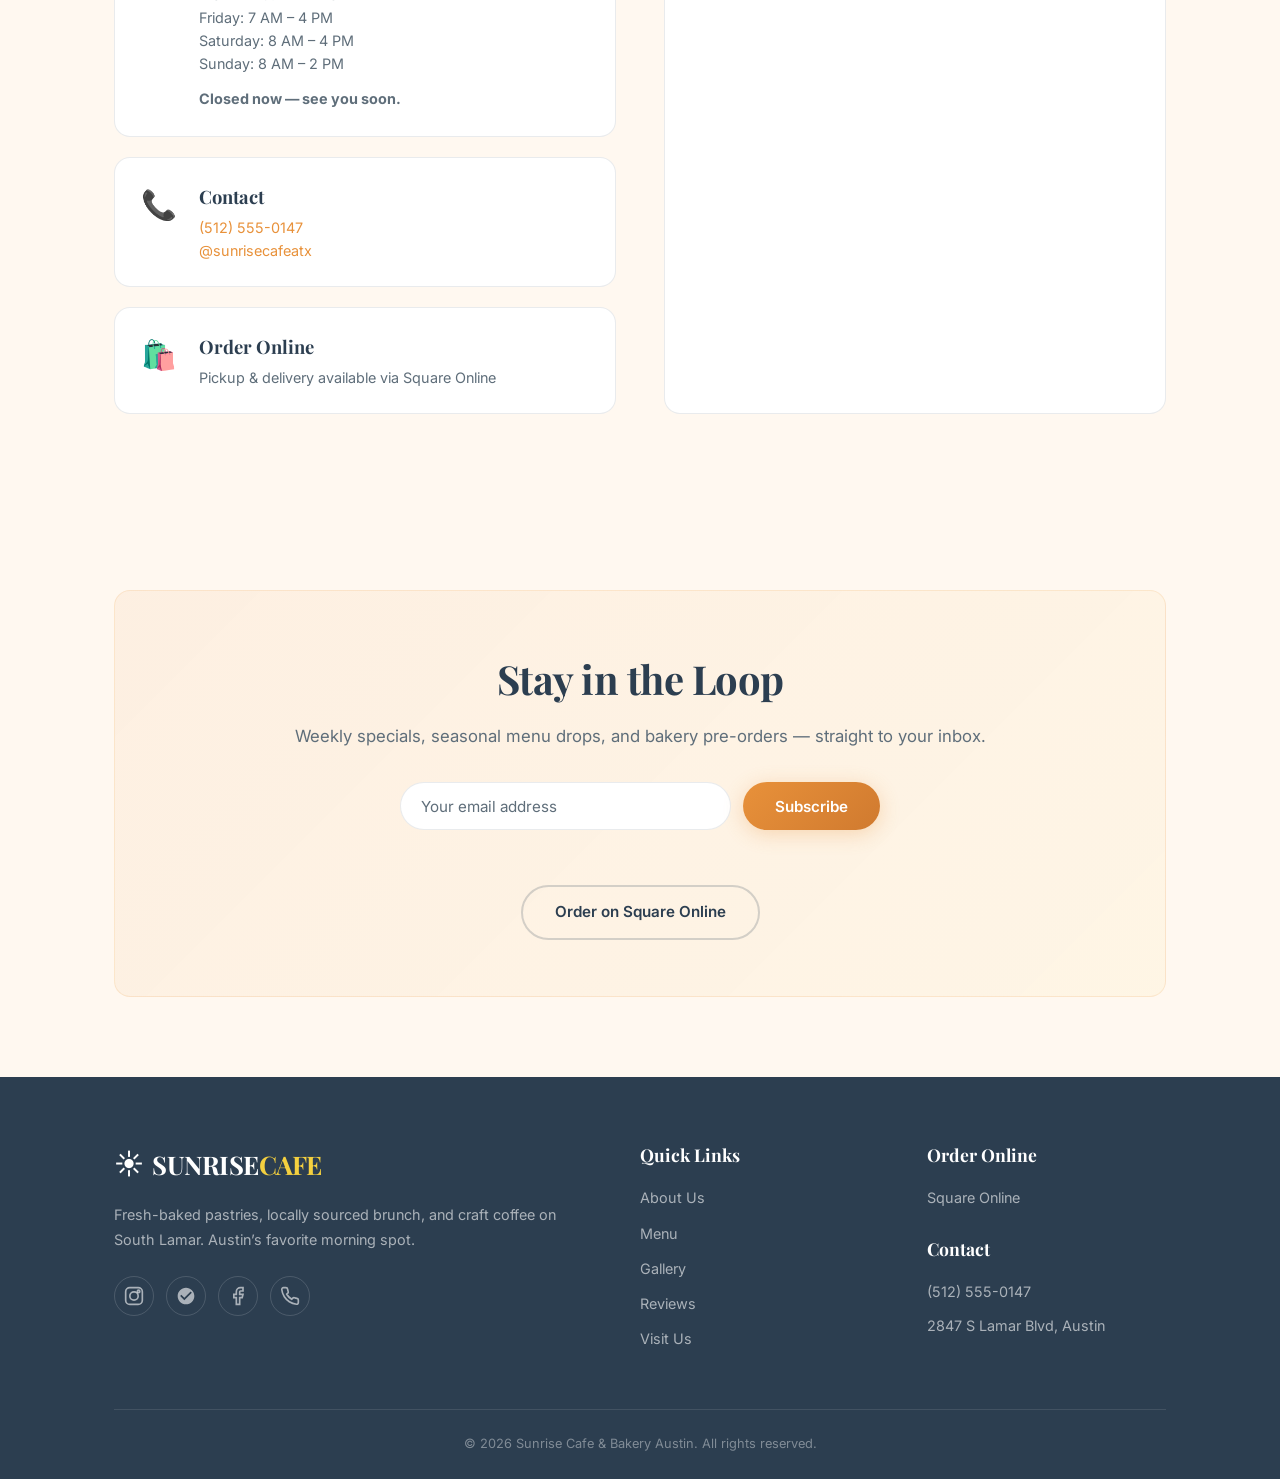
==== commit 70c33fa3: "perf: replace scroll handlers with IntersectionObserver" ====
--- a/index.html
+++ b/index.html
@@ -44,9 +44,6 @@
   <link rel="preconnect" href="https://fonts.gstatic.com" crossorigin />
   <link href="https://fonts.googleapis.com/css2?family=Inter:wght@400;500;600;700&family=Playfair+Display:wght@400;700&display=swap" rel="stylesheet">
   <link rel="stylesheet" href="styles.css" />
-
-  <link rel="preload" as="image" href="assets/hero/brunch-spread-1200.webp">
-  <link rel="preload" as="image" href="assets/interior/cafe-interior-warm-656.webp">
 
   <!-- Structured Data: Restaurant -->
   <script type="application/ld+json">
@@ -115,6 +112,7 @@
 
 <body>
   <a class="skip-link" href="#main-content">Skip to main content</a>
+  <div id="topOfPage" class="top-of-page-sentinel" aria-hidden="true"></div>
   <!-- ===================== NAVIGATION ===================== -->
   <nav class="navbar" id="navbar">
     <div class="nav-container">
--- a/styles.css
+++ b/styles.css
@@ -283,6 +283,28 @@
 
 .nav-links a:hover { color: var(--color-secondary); }
 .nav-links a:hover::after { width: 100%; }
+
+.nav-links a.active {
+  color: var(--color-secondary);
+  font-weight: 700;
+}
+
+.nav-links a.active::after {
+  width: 100%;
+}
+
+.navbar.scrolled .nav-links a.active {
+  color: var(--color-primary);
+}
+
+.top-of-page-sentinel {
+  position: absolute;
+  top: 0;
+  left: 0;
+  width: 1px;
+  height: 1px;
+  pointer-events: none;
+}
 
 .nav-cta {
   background: var(--color-primary);
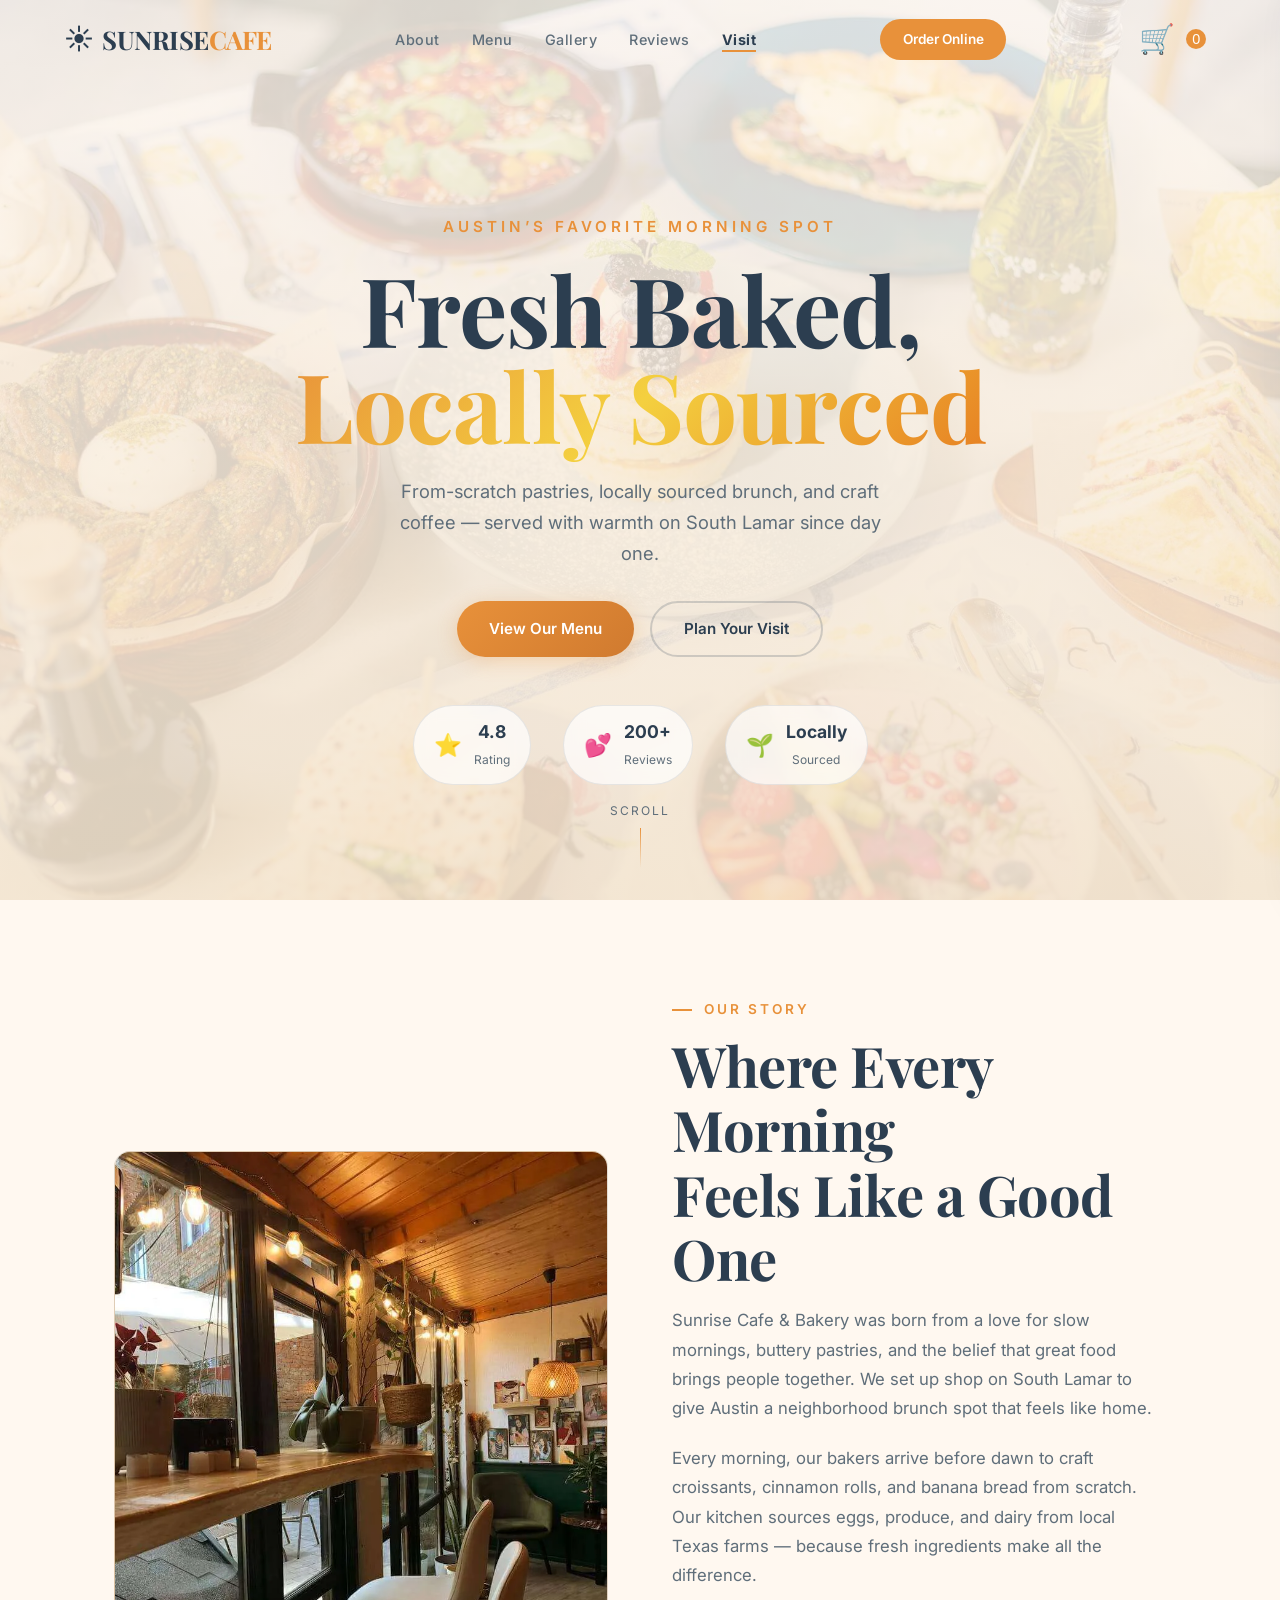
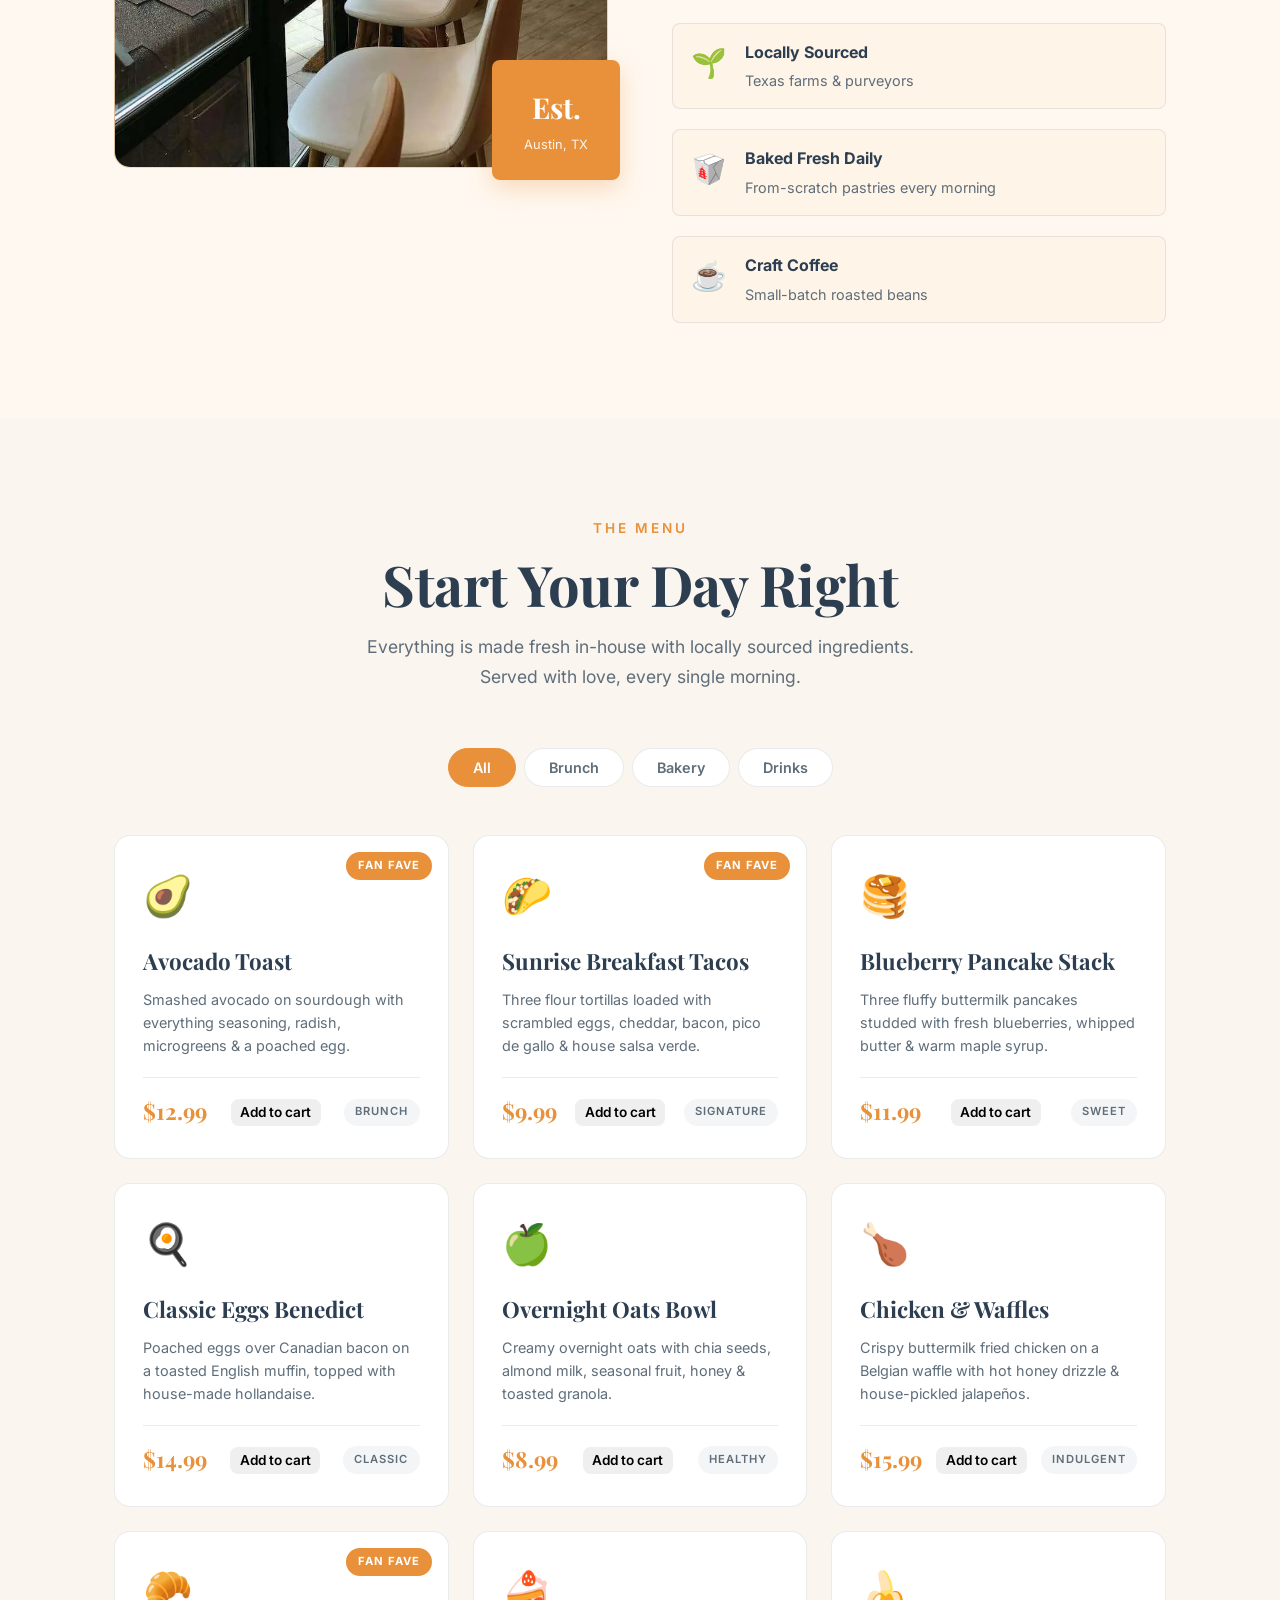
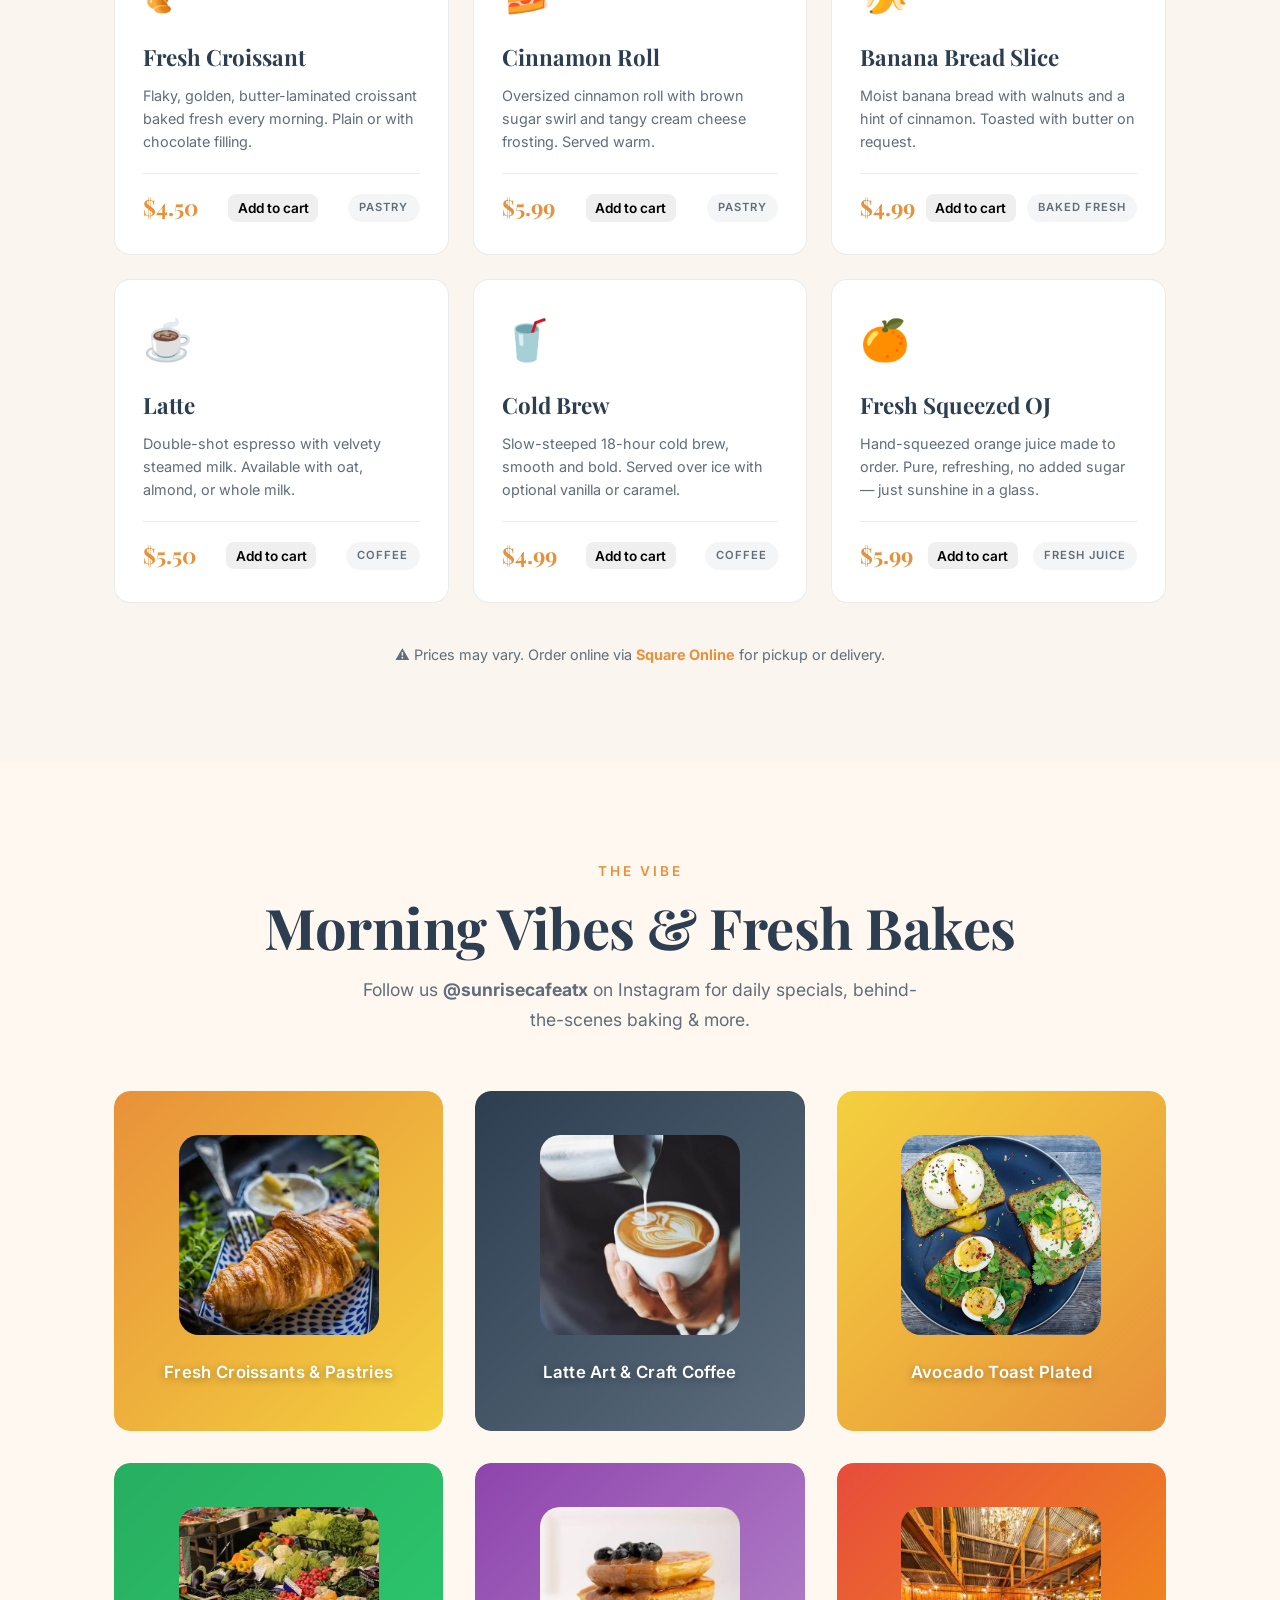
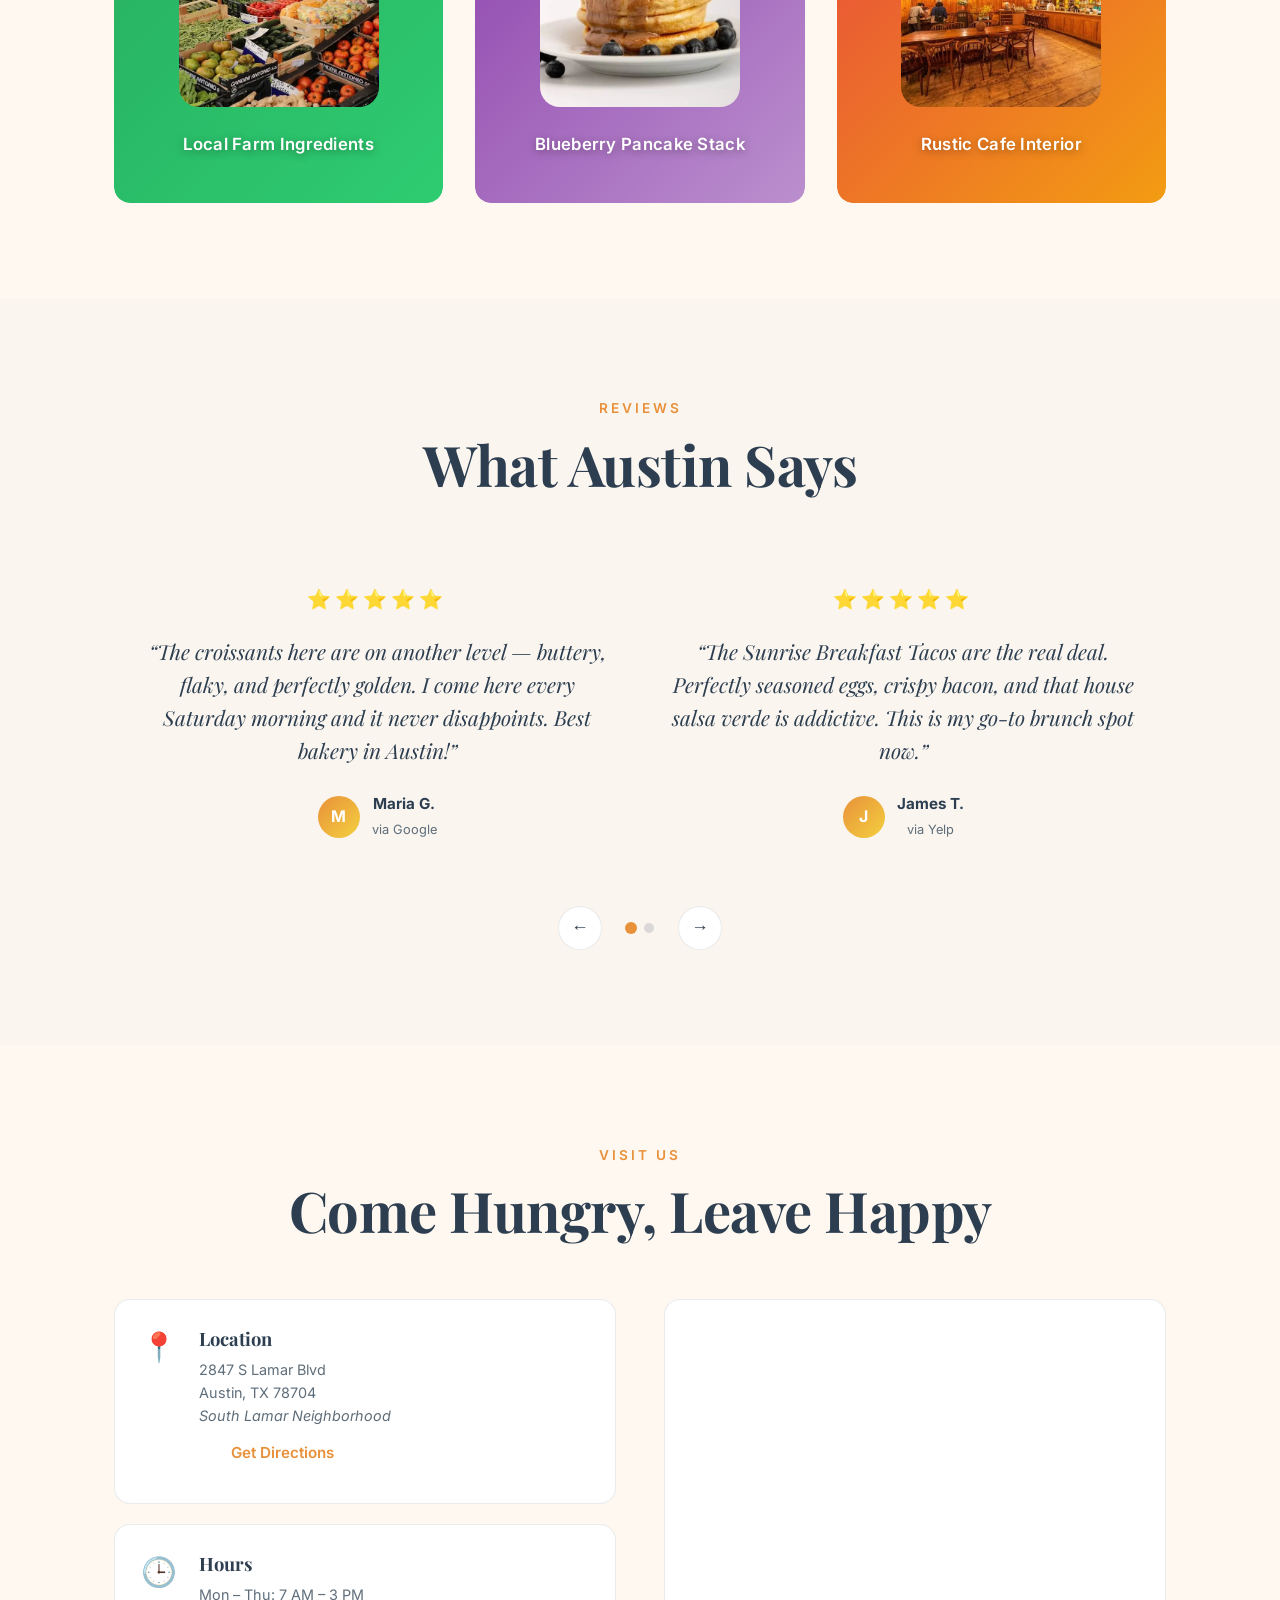
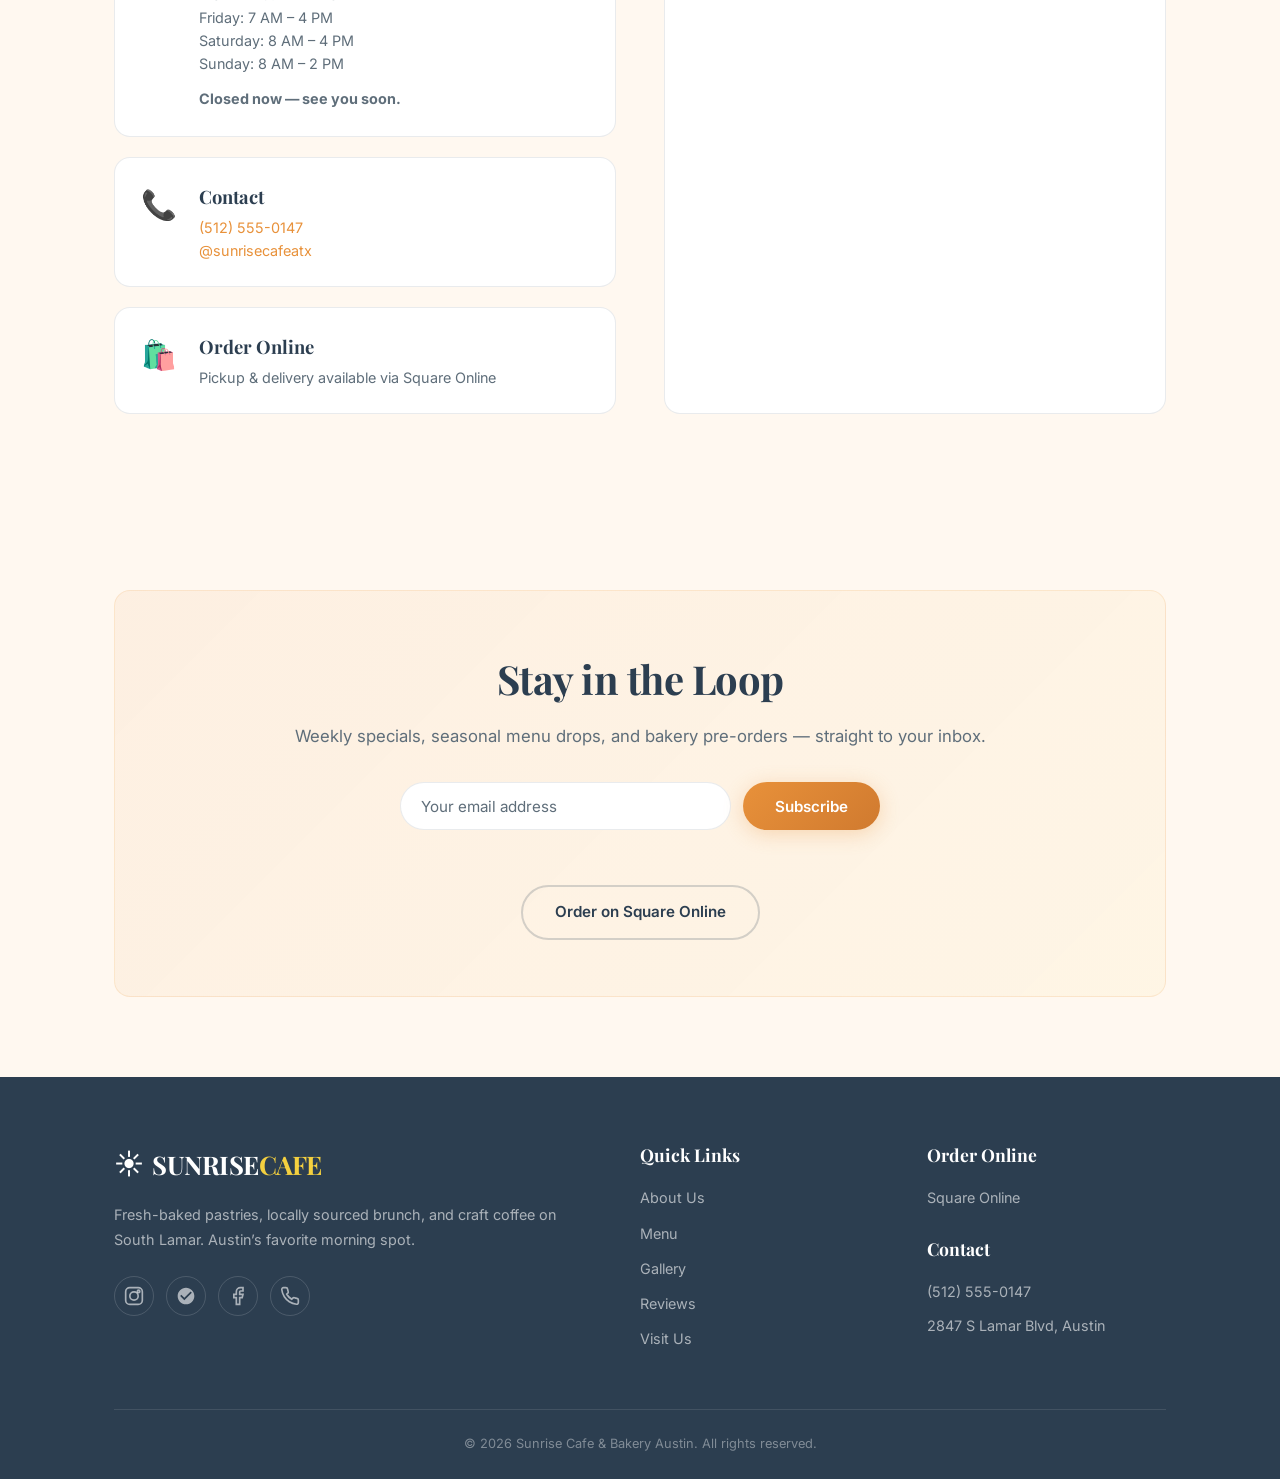
==== commit ab98ec81: "perf: transition JPEG images to WebP to reduce load duration" ====
--- a/index.html
+++ b/index.html
@@ -29,7 +29,7 @@
   <meta property="og:description" content="Fresh baked pastries, breakfast tacos, craft coffee & locally sourced brunch in Austin, TX." />
   <meta property="og:type" content="restaurant" />
   <meta property="og:url" content="https://sunrisecafeatx.netlify.app/" />
-  <meta property="og:image" content="https://sunrisecafeatx.netlify.app/assets/menu_brunch/avocado-toast.jpg" />
+  <meta property="og:image" content="https://sunrisecafeatx.netlify.app/assets/menu_brunch/avocado-toast.webp" />
   <meta property="og:locale" content="en_US" />
   <meta property="og:site_name" content="Sunrise Cafe & Bakery" />
 
@@ -37,7 +37,7 @@
   <meta name="twitter:card" content="summary_large_image" />
   <meta name="twitter:title" content="Sunrise Cafe & Bakery | Austin Brunch Spot" />
   <meta name="twitter:description" content="Top-rated brunch and bakery in Austin on South Lamar." />
-  <meta name="twitter:image" content="https://sunrisecafeatx.netlify.app/assets/menu_brunch/avocado-toast.jpg" />
+  <meta name="twitter:image" content="https://sunrisecafeatx.netlify.app/assets/menu_brunch/avocado-toast.webp" />
 
   <!-- Performance -->
   <link rel="preconnect" href="https://fonts.googleapis.com" crossorigin />
@@ -51,7 +51,7 @@
     "@context": "https://schema.org",
     "@type": "Restaurant",
     "name": "Sunrise Cafe & Bakery",
-    "image": "https://www.sunrisecafeatx.com/assets/menu_brunch/avocado-toast.jpg",
+    "image": "https://www.sunrisecafeatx.com/assets/menu_brunch/avocado-toast.webp",
     "url": "https://www.sunrisecafeatx.com",
     "telephone": "+15125550147",
     "priceRange": "$$",
@@ -194,7 +194,7 @@
         <div class="about-image-col animate-on-scroll">
           <div class="about-image-wrapper">
             <div class="about-image">
-              <img src="assets/interior/cafe-interior-warm.jpg" loading="lazy" alt="Warm, relaxing cafe interior">
+              <img src="assets/interior/cafe-interior-warm.webp" loading="lazy" alt="Warm, relaxing cafe interior">
             </div>
             <div class="about-accent-box">
               <span class="accent-number">Est.</span>
@@ -409,37 +409,37 @@
       <div class="gallery-grid animate-on-scroll">
         <div class="gallery-item">
           <div class="gallery-placeholder" style="background: linear-gradient(135deg, #E8913A, #F4D03F);">
-            <img src="assets/menu_bakery/croissants.jpg" width="800" height="533" loading="lazy" alt="Fresh Croissants & Pastries" class="rounded-image">
+            <img src="assets/menu_bakery/croissants.webp" width="800" height="533" loading="lazy" alt="Fresh Croissants & Pastries" class="rounded-image">
             <p>Fresh Croissants &amp; Pastries</p>
           </div>
         </div>
         <div class="gallery-item">
           <div class="gallery-placeholder" style="background: linear-gradient(135deg, #2C3E50, #5D6D7E);">
-            <img src="assets/menu_drinks/latte-art.jpg" width="800" height="534" loading="lazy" alt="Latte Art & Craft Coffee" class="rounded-image">
+            <img src="assets/menu_drinks/latte-art.webp" width="800" height="534" loading="lazy" alt="Latte Art & Craft Coffee" class="rounded-image">
             <p>Latte Art &amp; Craft Coffee</p>
           </div>
         </div>
         <div class="gallery-item">
           <div class="gallery-placeholder" style="background: linear-gradient(135deg, #F4D03F, #E8913A);">
-            <img src="assets/menu_brunch/avocado-toast.jpg" width="800" height="800" loading="lazy" alt="Avocado Toast Plated" class="rounded-image">
+            <img src="assets/menu_brunch/avocado-toast.webp" width="800" height="800" loading="lazy" alt="Avocado Toast Plated" class="rounded-image">
             <p>Avocado Toast Plated</p>
           </div>
         </div>
         <div class="gallery-item">
           <div class="gallery-placeholder" style="background: linear-gradient(135deg, #27AE60, #2ECC71);">
-            <img src="assets/gallery/fresh-produce-market.jpg" width="800" height="533" loading="lazy" alt="Local Farm Ingredients" class="rounded-image">
+            <img src="assets/gallery/fresh-produce-market.webp" width="800" height="533" loading="lazy" alt="Local Farm Ingredients" class="rounded-image">
             <p>Local Farm Ingredients</p>
           </div>
         </div>
         <div class="gallery-item">
           <div class="gallery-placeholder" style="background: linear-gradient(135deg, #8E44AD, #BB8FCE);">
-            <img src="assets/menu_brunch/blueberry-pancakes.jpg" width="800" height="568" loading="lazy" alt="Blueberry Pancake Stack" class="rounded-image">
+            <img src="assets/menu_brunch/blueberry-pancakes.webp" width="800" height="568" loading="lazy" alt="Blueberry Pancake Stack" class="rounded-image">
             <p>Blueberry Pancake Stack</p>
           </div>
         </div>
         <div class="gallery-item">
           <div class="gallery-placeholder" style="background: linear-gradient(135deg, #E74C3C, #F39C12);">
-            <img src="assets/interior/cafe-interior-rustic.jpg" width="800" height="534" loading="lazy" alt="Rustic Cafe Interior" class="rounded-image">
+            <img src="assets/interior/cafe-interior-rustic.webp" width="800" height="534" loading="lazy" alt="Rustic Cafe Interior" class="rounded-image">
             <p>Rustic Cafe Interior</p>
           </div>
         </div>
--- a/styles.css
+++ b/styles.css
@@ -375,7 +375,7 @@
   inset: 0;
   background:
     linear-gradient(rgba(255, 248, 240, 0.85), rgba(245, 230, 208, 0.9)),
-    url("assets/hero/brunch-spread.jpg");
+    url("assets/hero/brunch-spread.webp");
   background-size: cover;
   background-position: center;
   background-repeat: no-repeat;
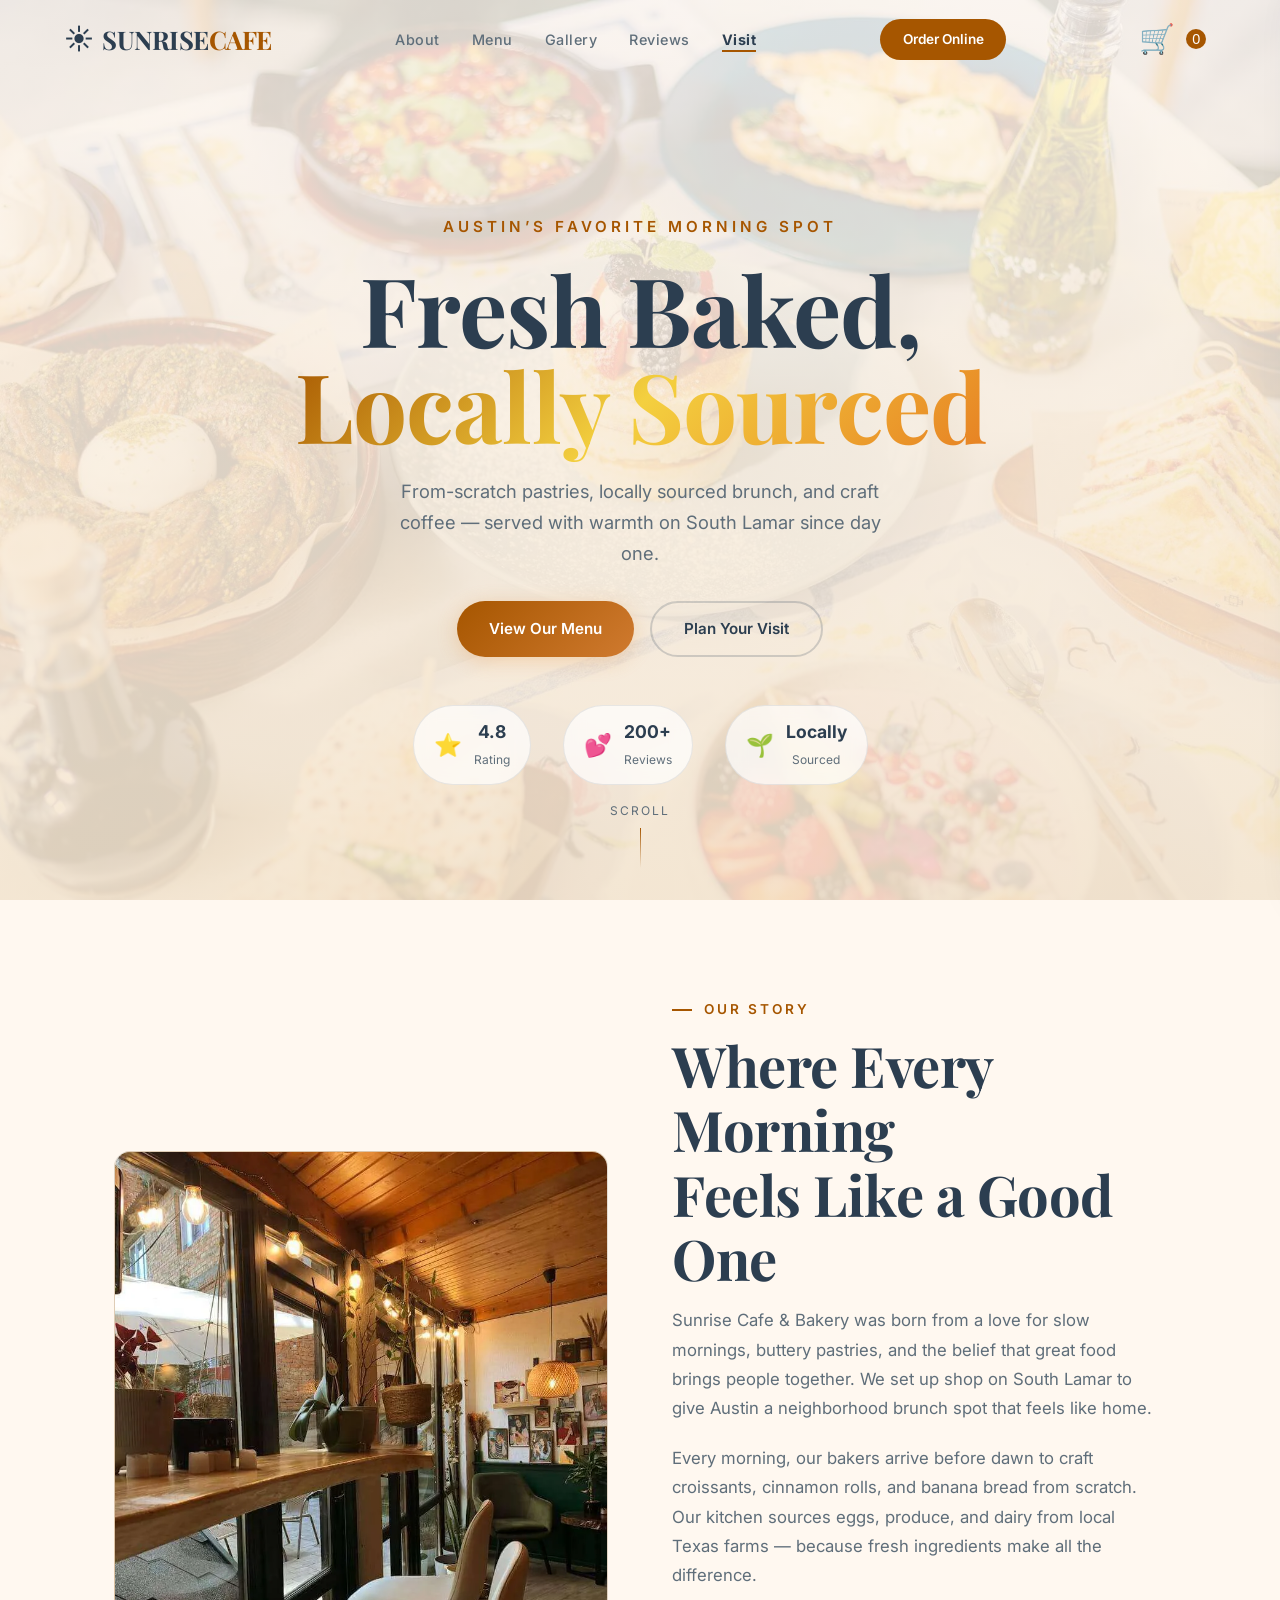
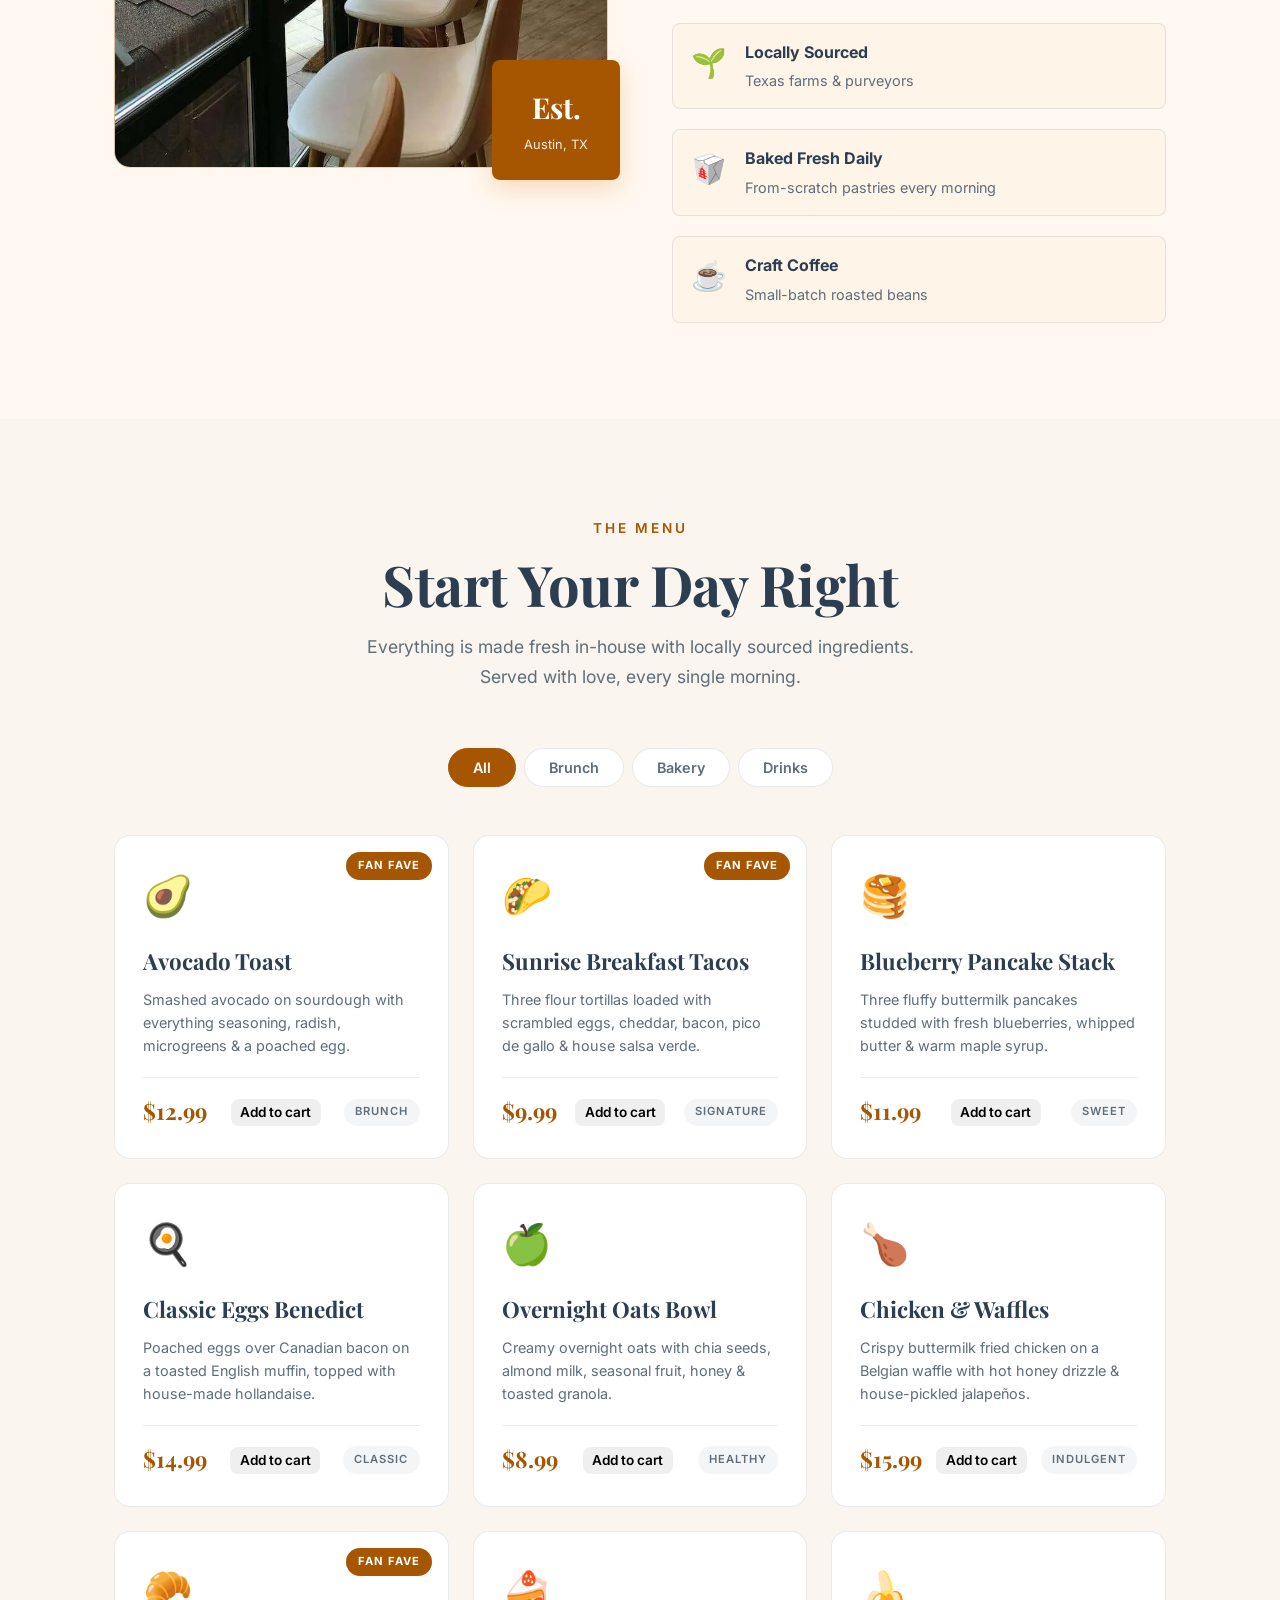
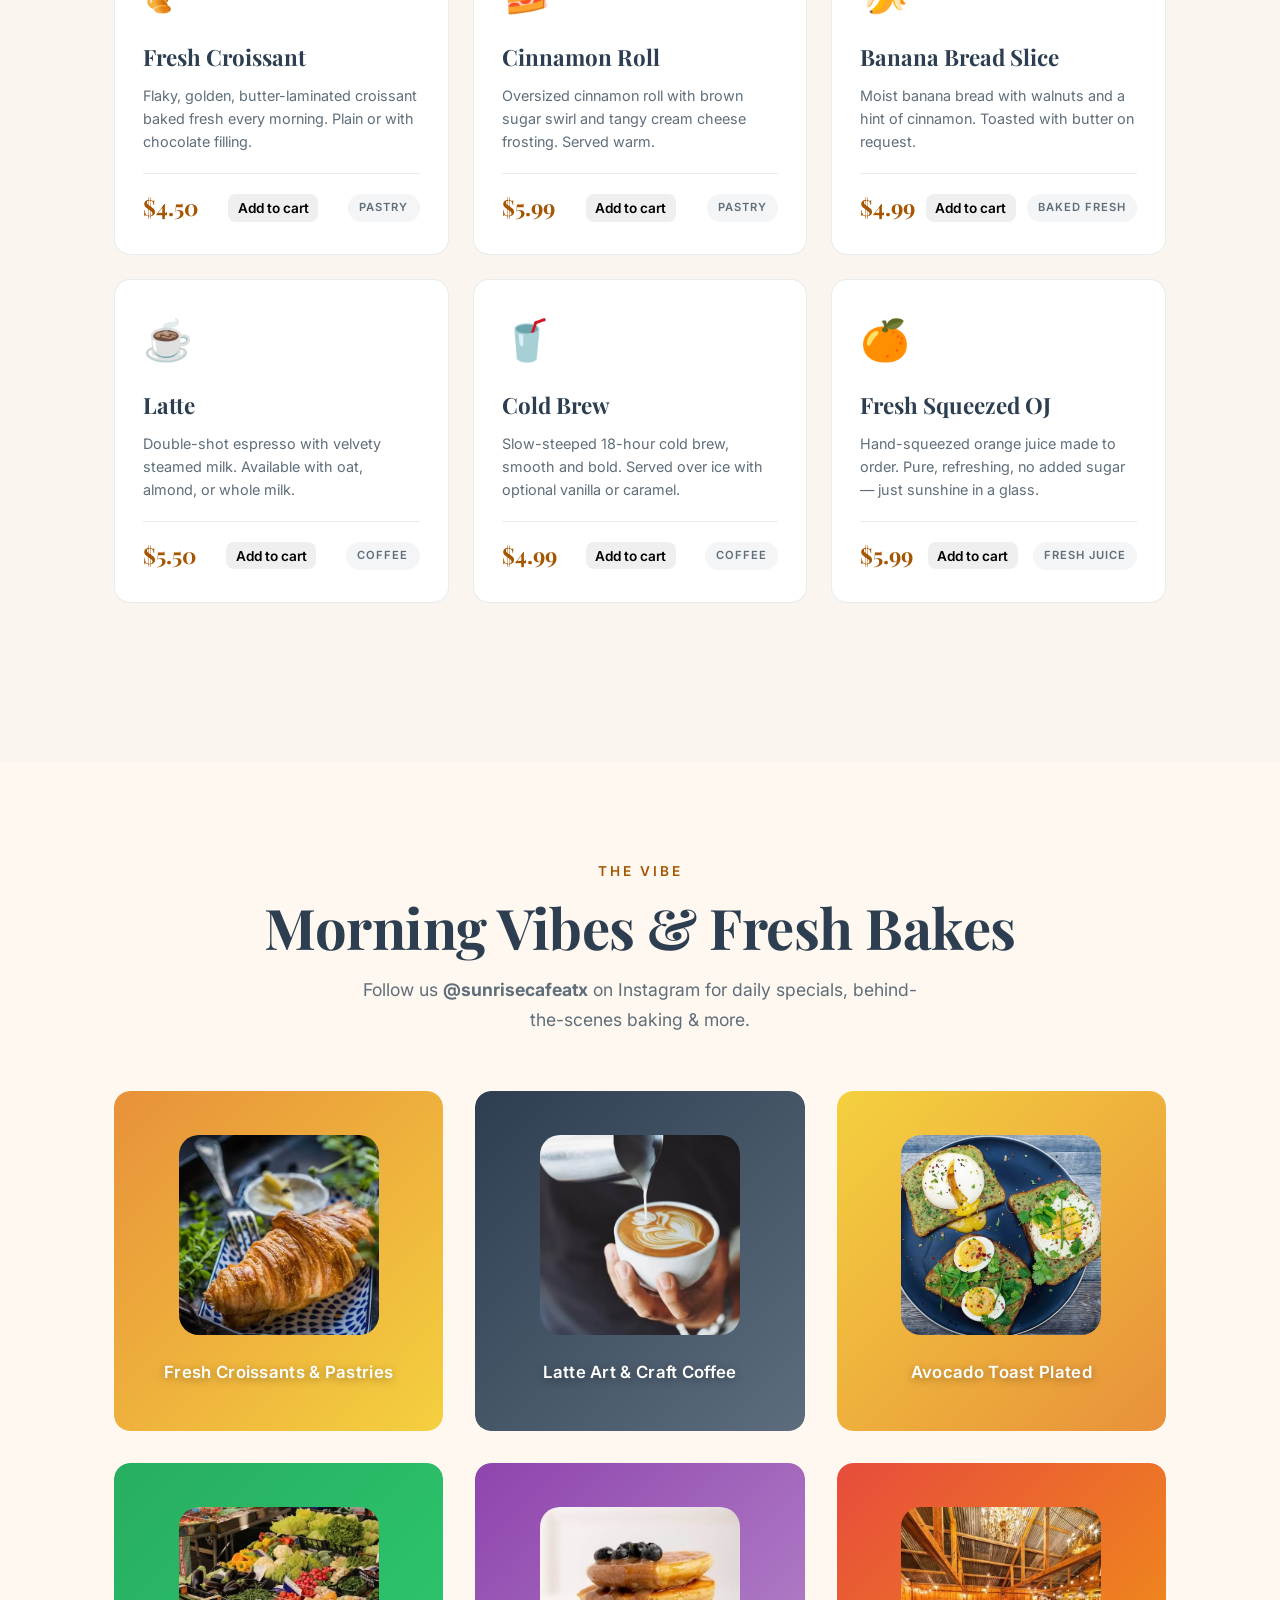
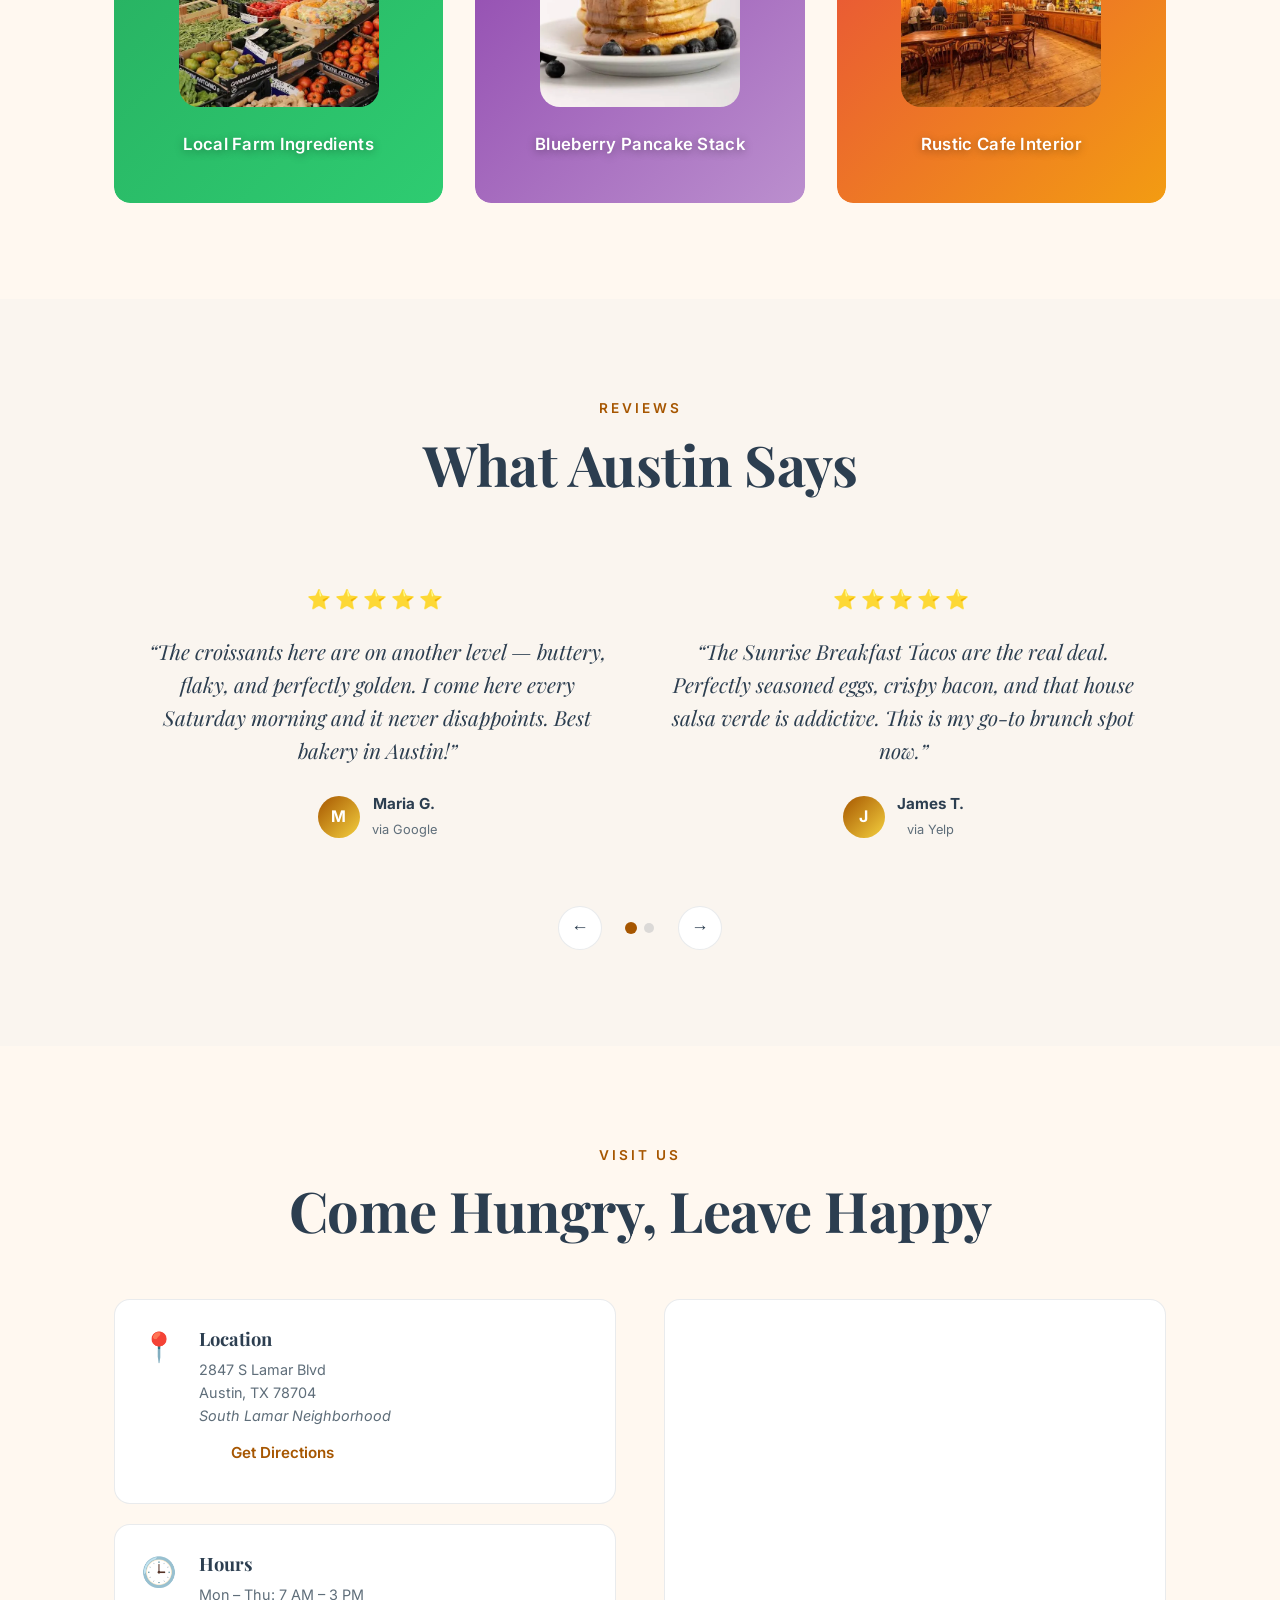
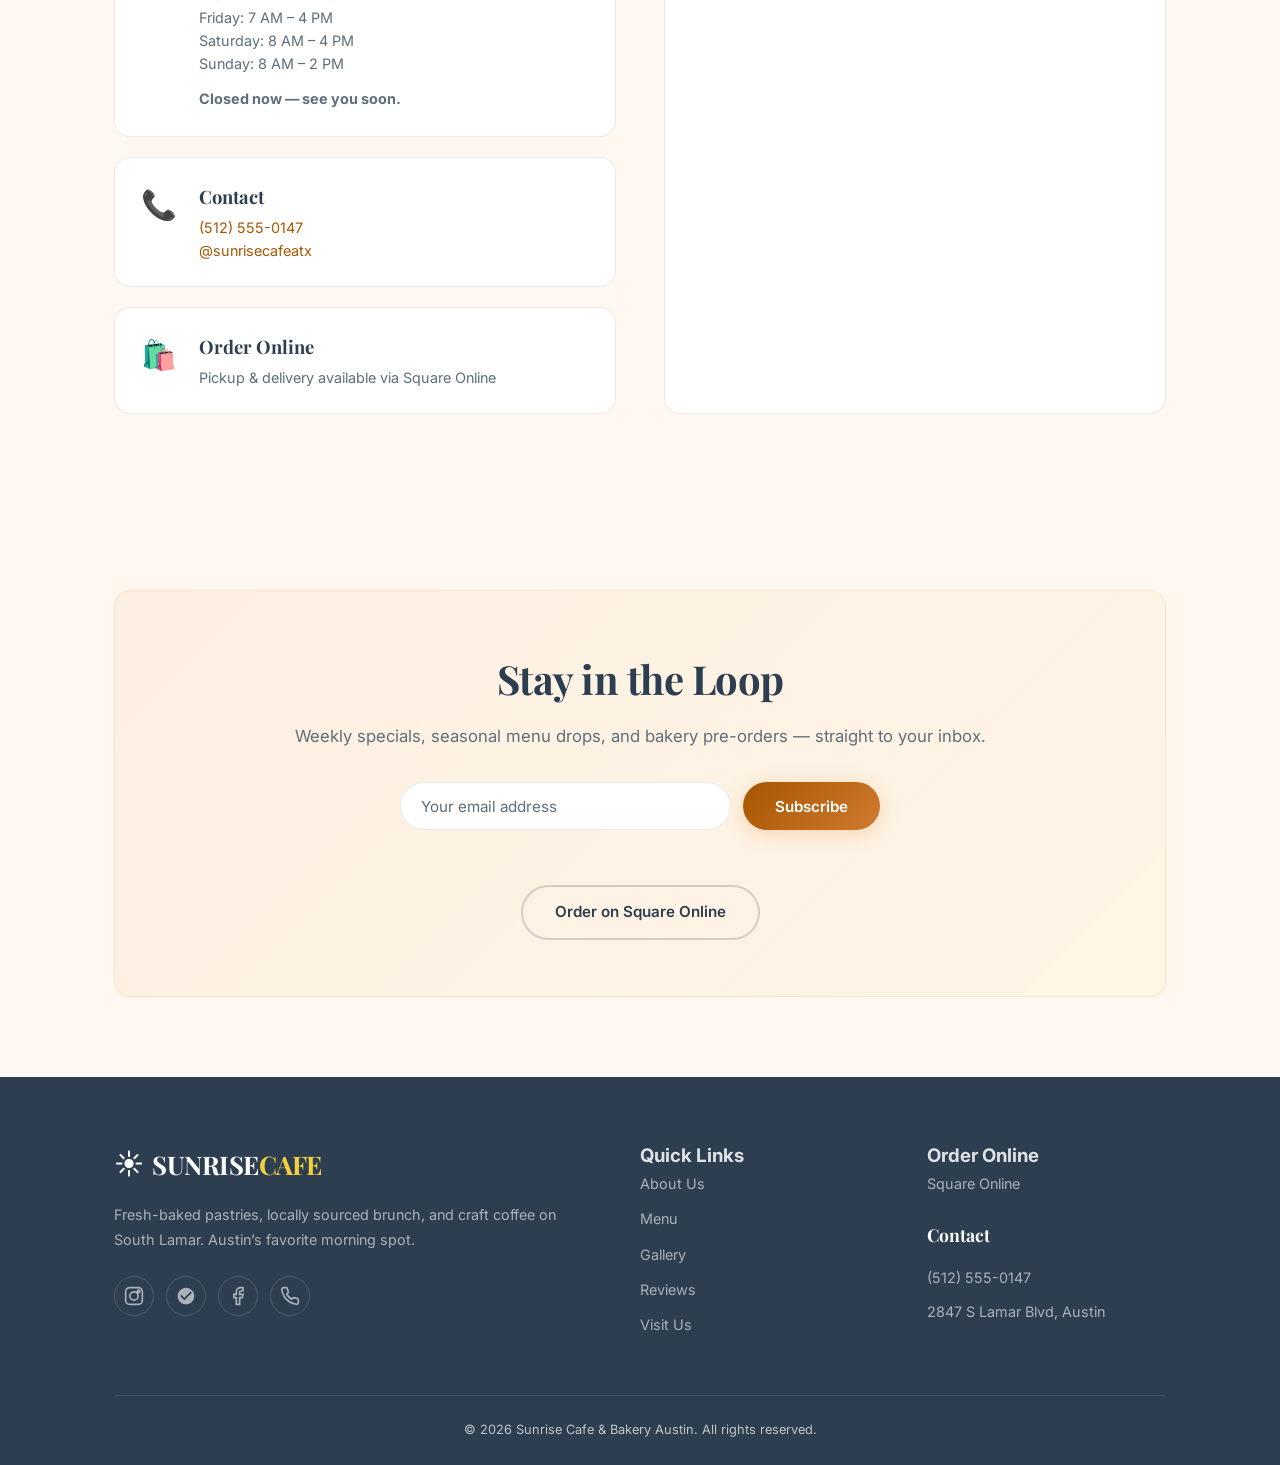
==== commit 9c55c147: "fix(a11y): address accessibility issues" ====
--- a/index.html
+++ b/index.html
@@ -695,7 +695,7 @@
           </div>
         </div>
         <div class="footer-links-col">
-          <h4>Quick Links</h4>
+          <h3>Quick Links</h3>
           <ul>
             <li><a href="#about">About Us</a></li>
             <li><a href="#menu">Menu</a></li>
@@ -705,7 +705,7 @@
           </ul>
         </div>
         <div class="footer-links-col">
-          <h4>Order Online</h4>
+          <h3>Order Online</h3>
           <ul>
             <li><a href="https://sunrisecafe.square.site" target="_blank" rel="noopener noreferrer">Square Online</a></li>
           </ul>
--- a/styles.css
+++ b/styles.css
@@ -6,7 +6,7 @@
 /* ---------- CSS Custom Properties ---------- */
 :root {
   /* Brand Colors */
-  --color-primary: #E8913A;
+  --color-primary: #A65600;
   --color-primary-dark: #D07A2F;
   --color-secondary: #2C3E50;
   --color-accent: #F4D03F;
@@ -1279,7 +1279,7 @@
   border-top: 1px solid rgba(255, 255, 255, 0.1);
   padding-top: 1.5rem;
   text-align: center;
-  color: rgba(255, 255, 255, 0.4);
+  color: rgba(255, 255, 255, 0.7);
   font-size: 0.8rem;
 }
 
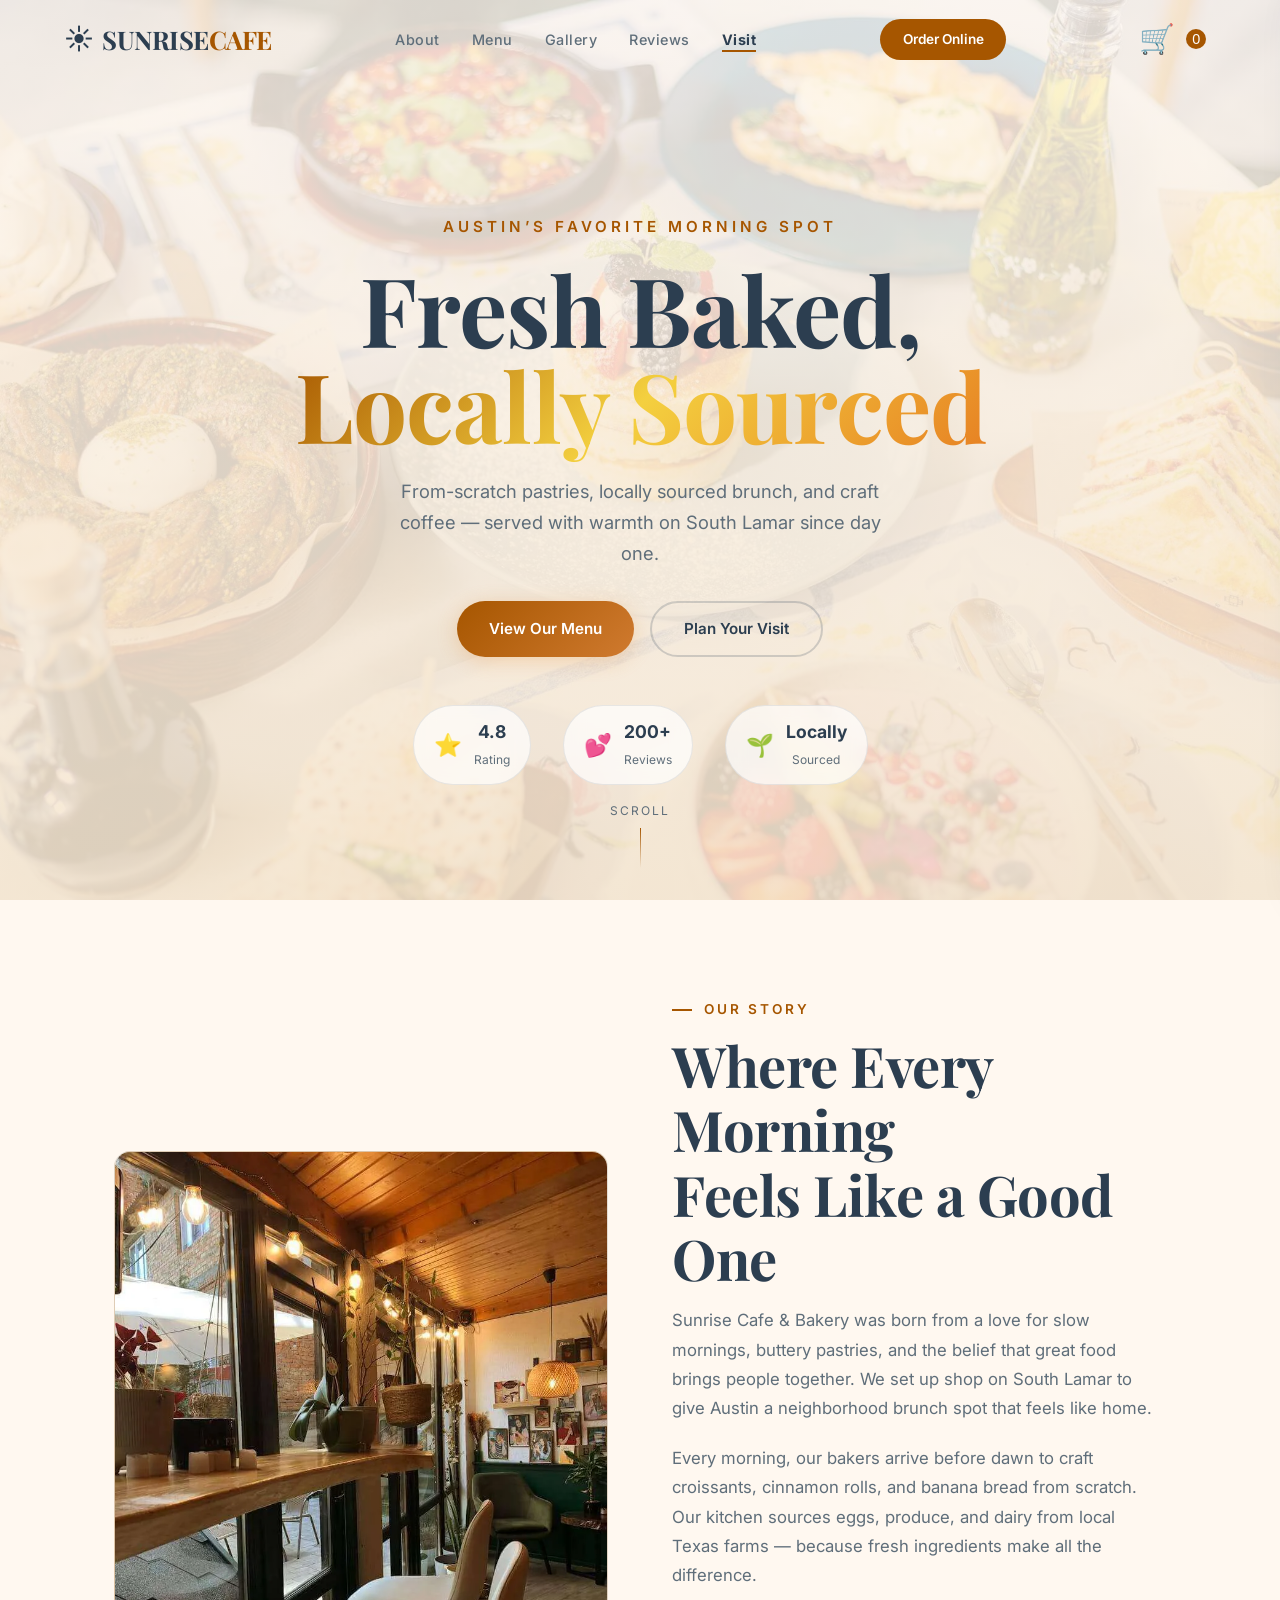
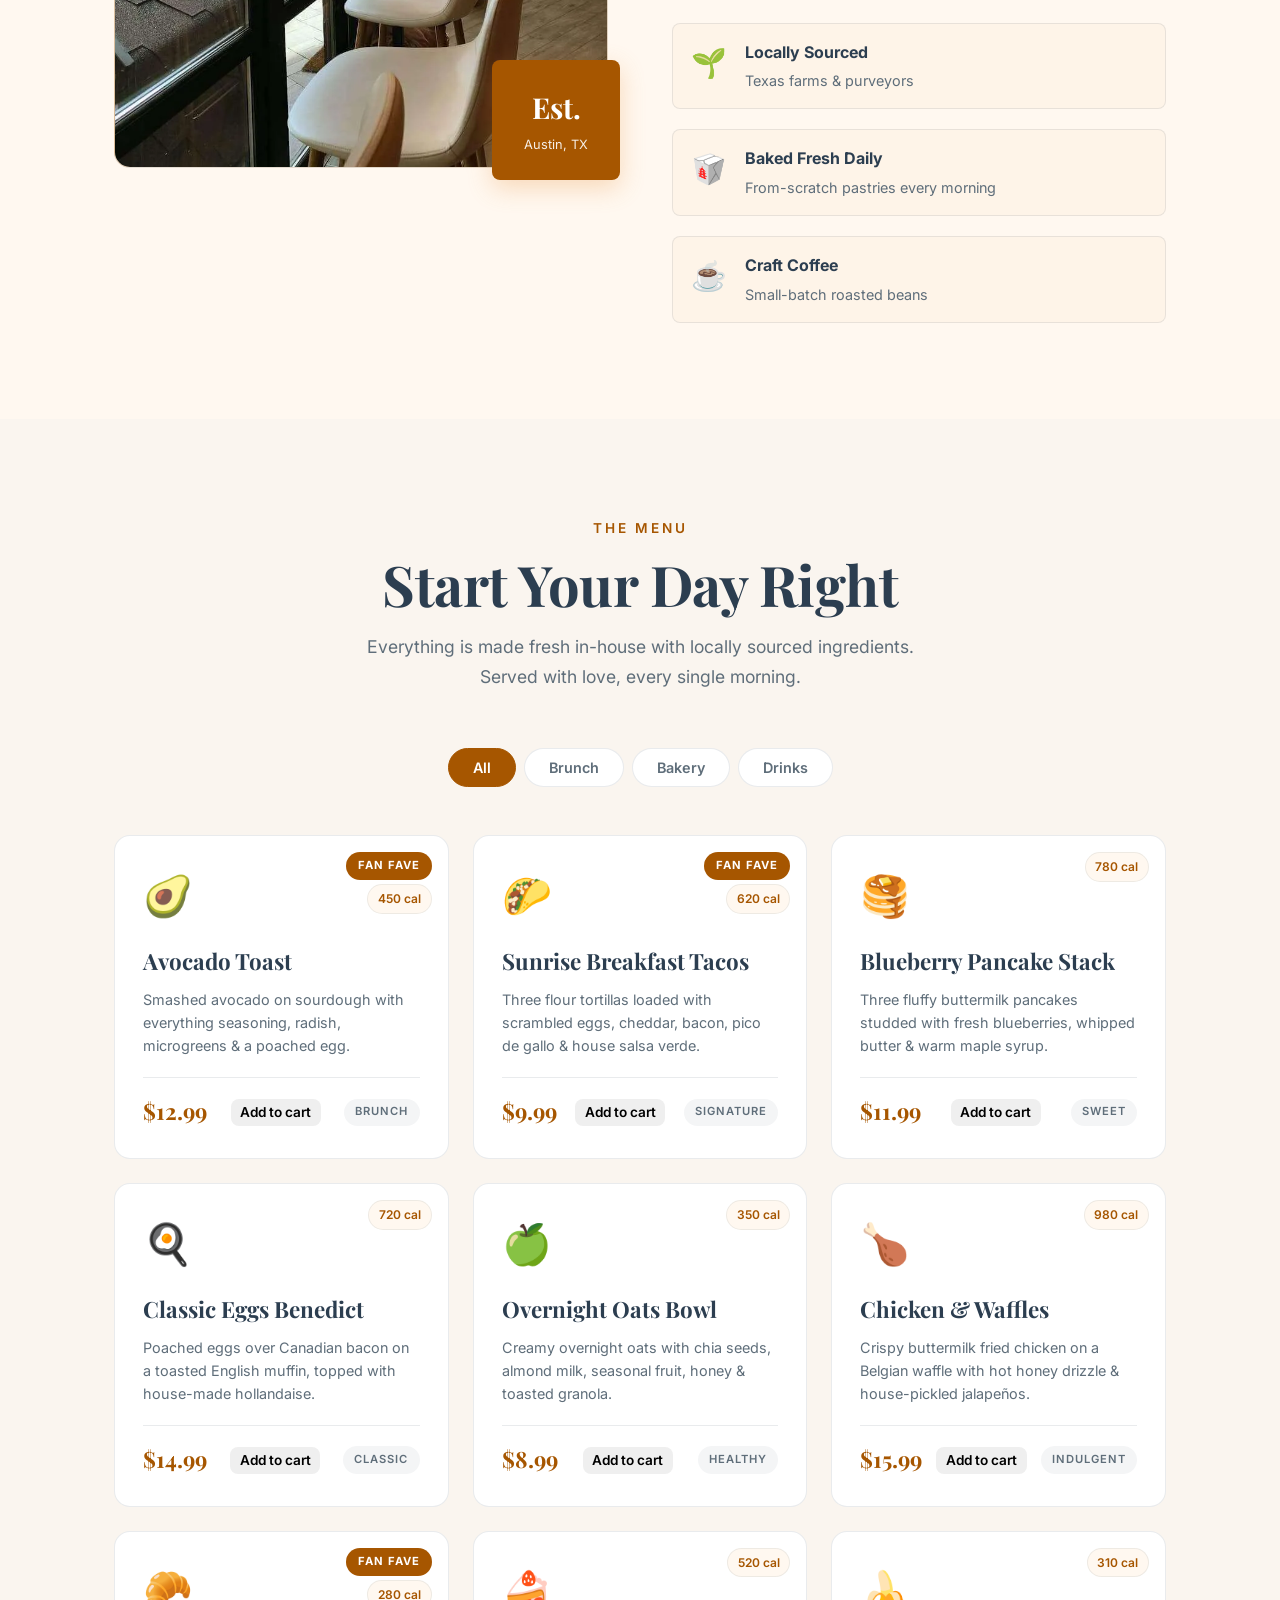
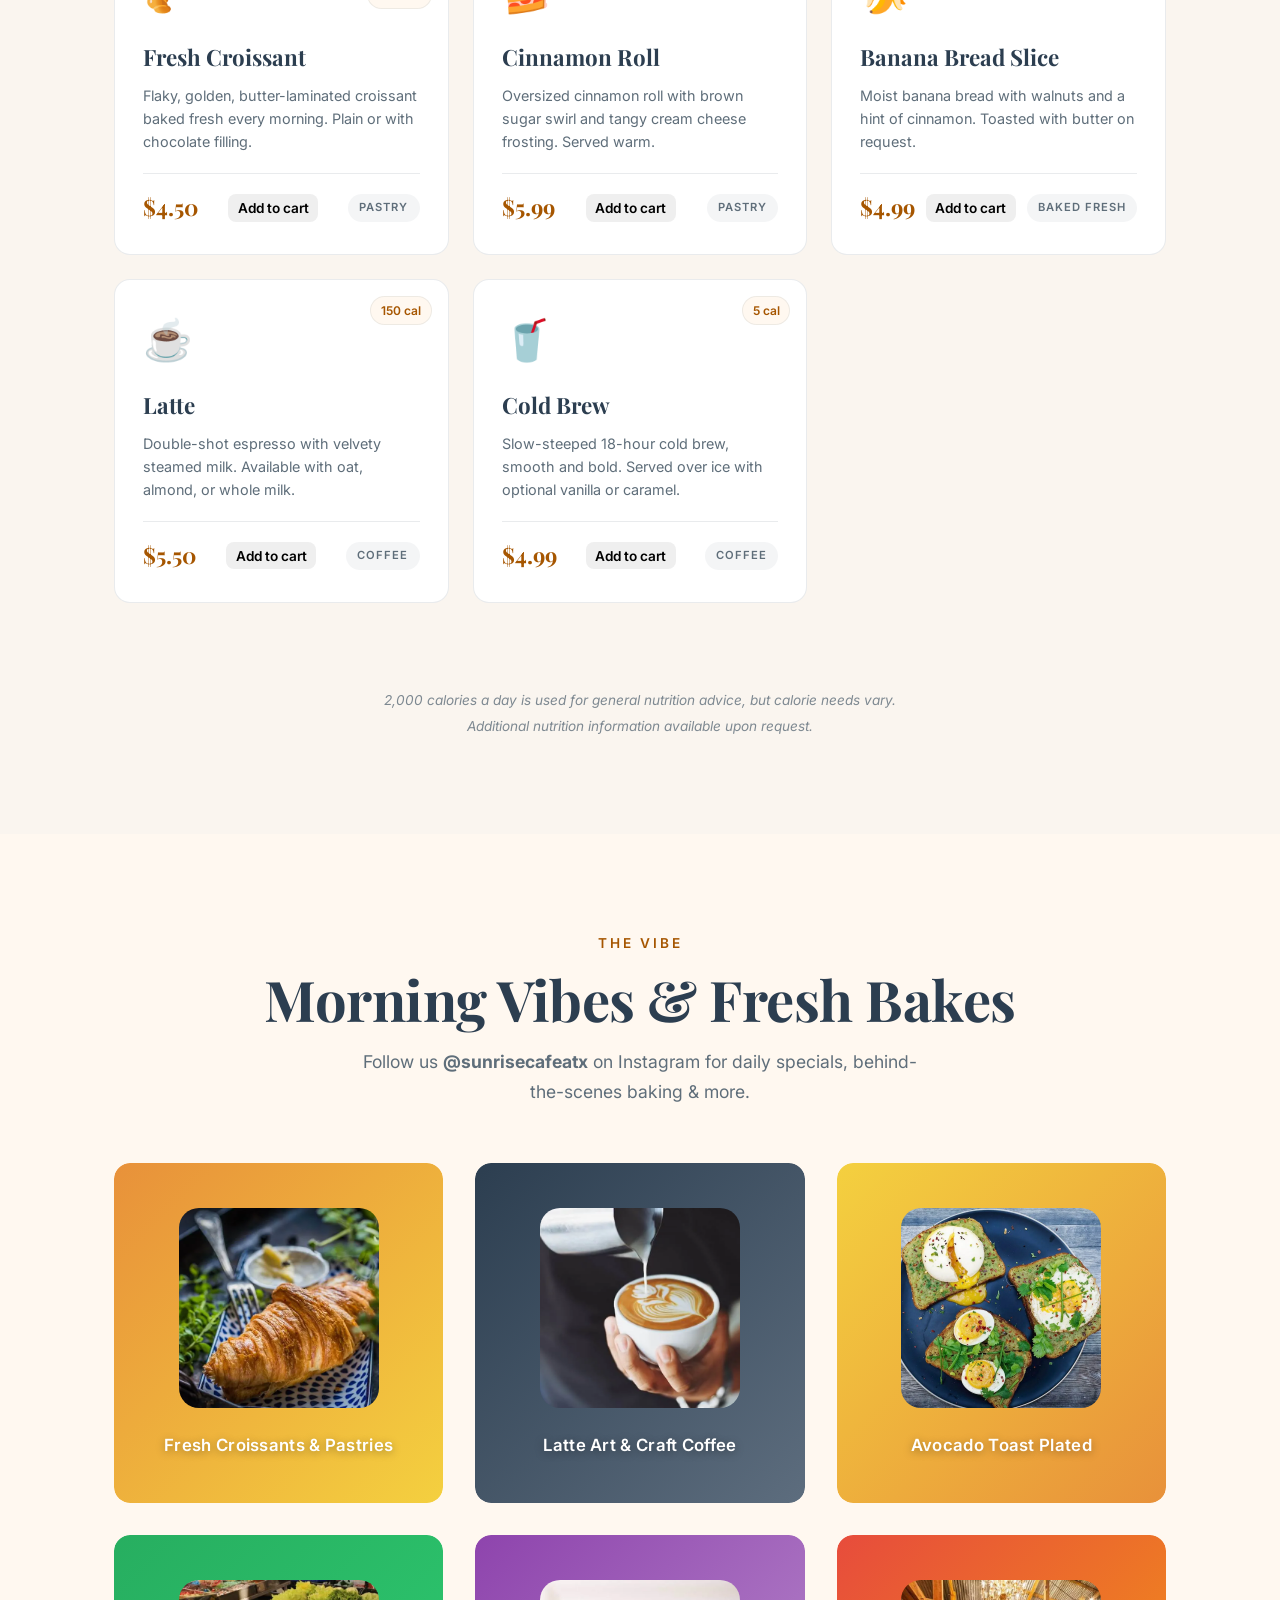
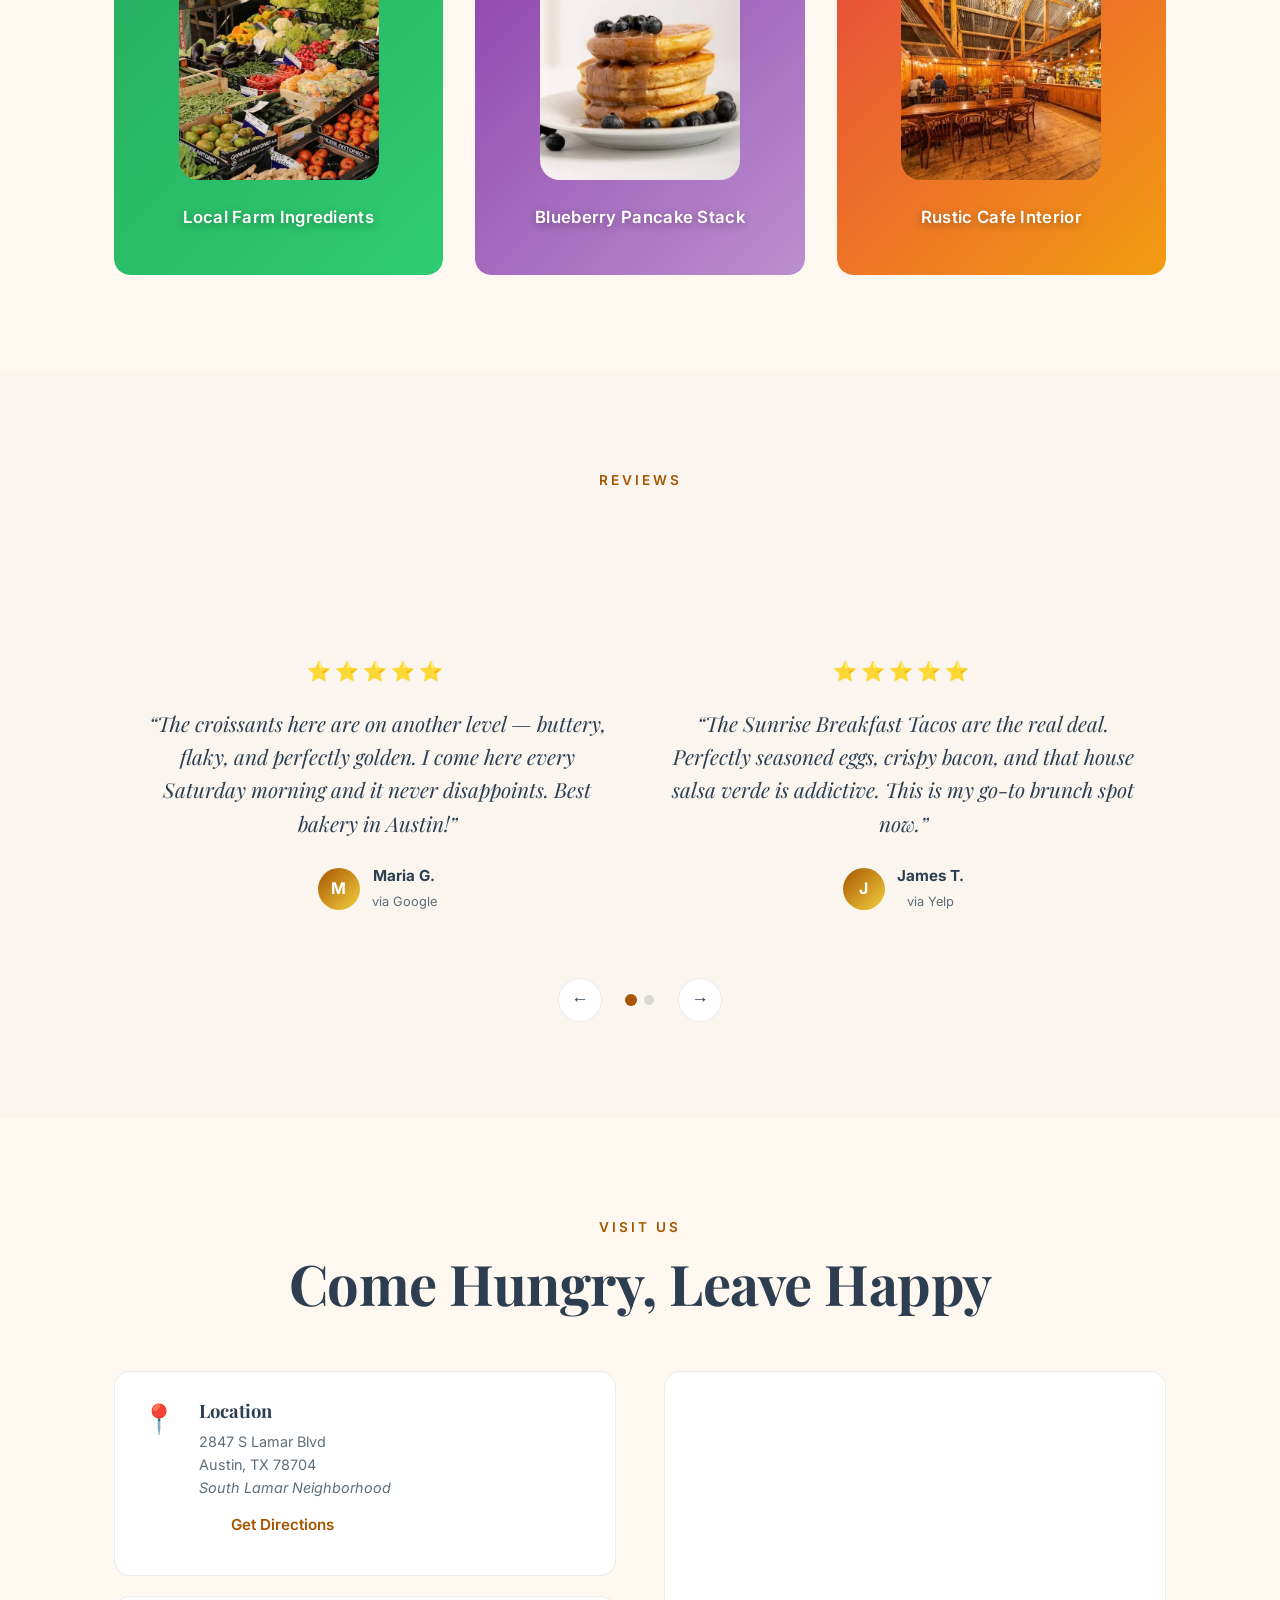
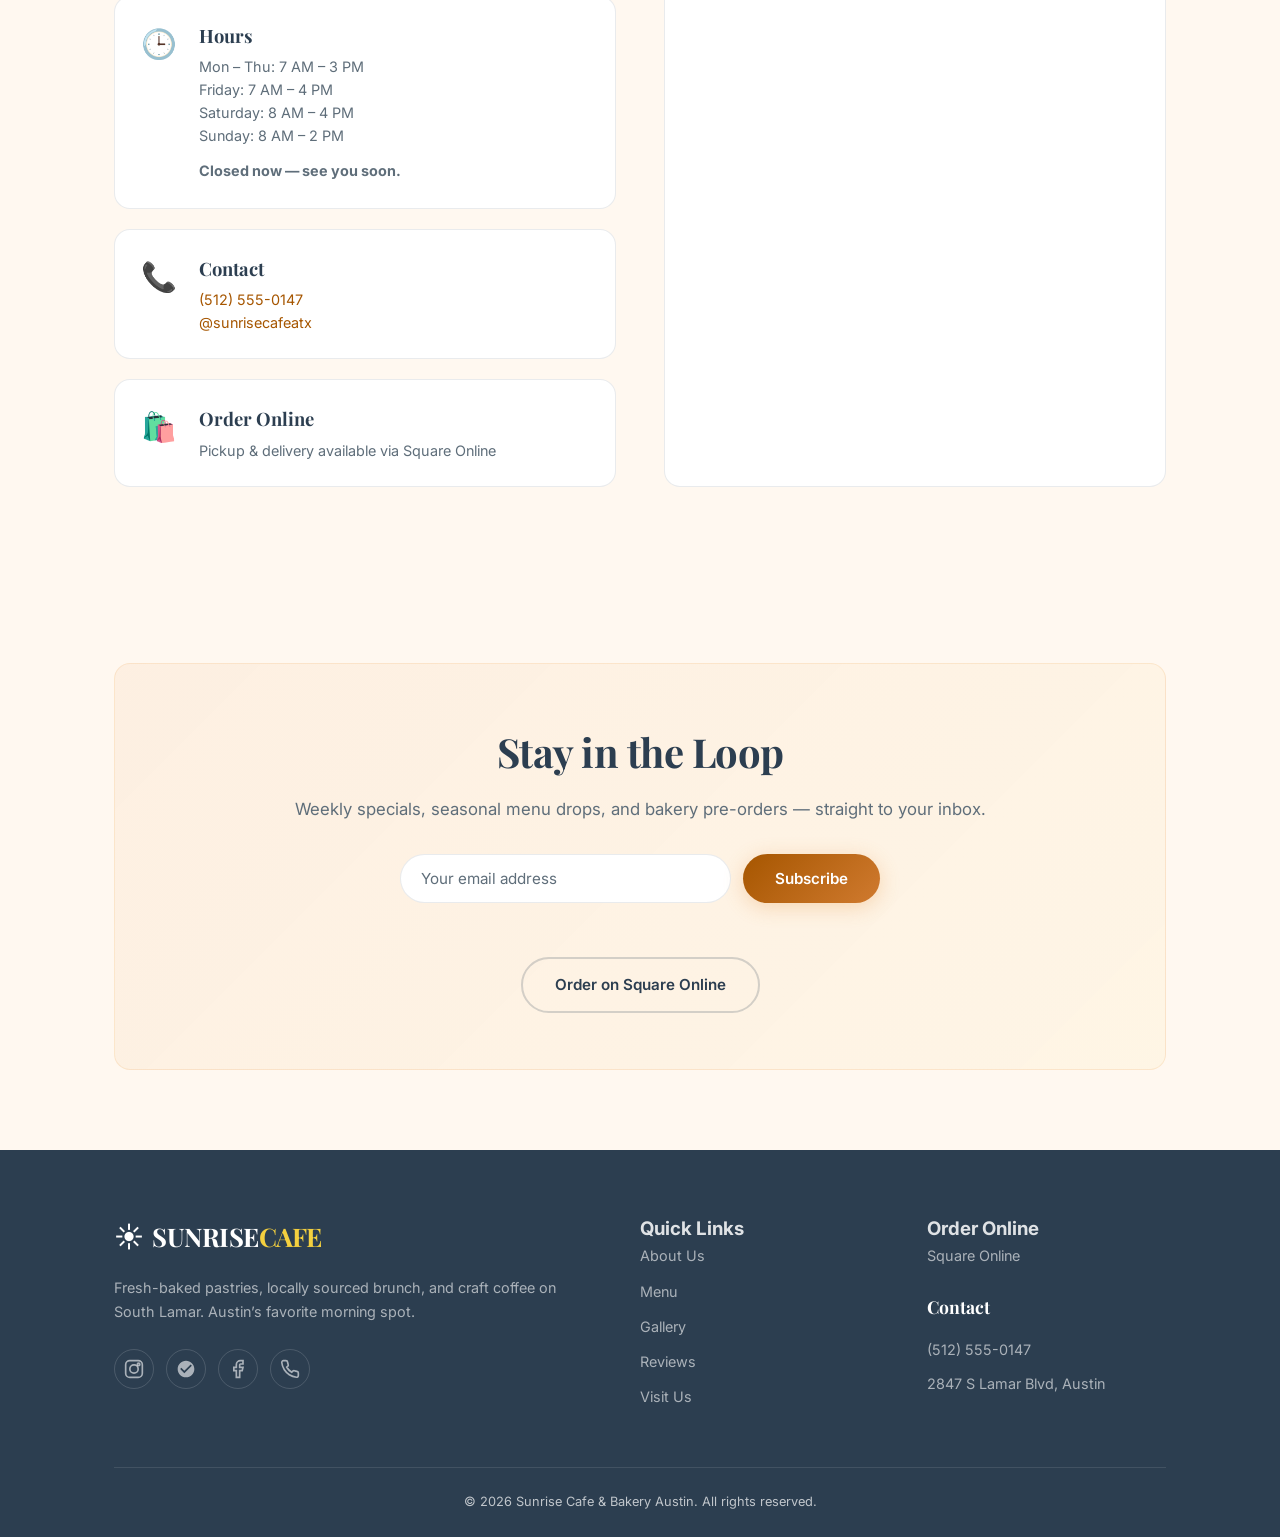
==== commit 29493101: "feat: add calorie counts in menu cards and general nutrition disclaimers" ====
--- a/index.html
+++ b/index.html
@@ -271,6 +271,7 @@
           <div class="menu-card-icon">&#129361;</div>
           <h3>Avocado Toast</h3>
           <p>Smashed avocado on sourdough with everything seasoning, radish, microgreens &amp; a poached egg.</p>
+          <span class="menu-calories">450 cal</span>
           <div class="menu-card-footer">
             <span class="menu-price">$12.99</span>
             <span class="menu-tag">Brunch</span>
@@ -282,6 +283,7 @@
           <div class="menu-card-icon">&#127790;</div>
           <h3>Sunrise Breakfast Tacos</h3>
           <p>Three flour tortillas loaded with scrambled eggs, cheddar, bacon, pico de gallo &amp; house salsa verde.</p>
+          <span class="menu-calories">620 cal</span>
           <div class="menu-card-footer">
             <span class="menu-price">$9.99</span>
             <span class="menu-tag">Signature</span>
@@ -292,6 +294,7 @@
           <div class="menu-card-icon">&#129374;</div>
           <h3>Blueberry Pancake Stack</h3>
           <p>Three fluffy buttermilk pancakes studded with fresh blueberries, whipped butter &amp; warm maple syrup.</p>
+          <span class="menu-calories">780 cal</span>
           <div class="menu-card-footer">
             <span class="menu-price">$11.99</span>
             <span class="menu-tag">Sweet</span>
@@ -302,6 +305,7 @@
           <div class="menu-card-icon">&#127859;</div>
           <h3>Classic Eggs Benedict</h3>
           <p>Poached eggs over Canadian bacon on a toasted English muffin, topped with house-made hollandaise.</p>
+          <span class="menu-calories">720 cal</span>
           <div class="menu-card-footer">
             <span class="menu-price">$14.99</span>
             <span class="menu-tag">Classic</span>
@@ -312,6 +316,7 @@
           <div class="menu-card-icon">&#127823;</div>
           <h3>Overnight Oats Bowl</h3>
           <p>Creamy overnight oats with chia seeds, almond milk, seasonal fruit, honey &amp; toasted granola.</p>
+          <span class="menu-calories">350 cal</span>
           <div class="menu-card-footer">
             <span class="menu-price">$8.99</span>
             <span class="menu-tag">Healthy</span>
@@ -322,6 +327,7 @@
           <div class="menu-card-icon">&#127831;</div>
           <h3>Chicken &amp; Waffles</h3>
           <p>Crispy buttermilk fried chicken on a Belgian waffle with hot honey drizzle &amp; house-pickled jalape&ntilde;os.</p>
+          <span class="menu-calories">980 cal</span>
           <div class="menu-card-footer">
             <span class="menu-price">$15.99</span>
             <span class="menu-tag">Indulgent</span>
@@ -334,6 +340,7 @@
           <div class="menu-card-icon">&#129360;</div>
           <h3>Fresh Croissant</h3>
           <p>Flaky, golden, butter-laminated croissant baked fresh every morning. Plain or with chocolate filling.</p>
+          <span class="menu-calories">280 cal</span>
           <div class="menu-card-footer">
             <span class="menu-price">$4.50</span>
             <span class="menu-tag">Pastry</span>
@@ -344,6 +351,7 @@
           <div class="menu-card-icon">&#127856;</div>
           <h3>Cinnamon Roll</h3>
           <p>Oversized cinnamon roll with brown sugar swirl and tangy cream cheese frosting. Served warm.</p>
+          <span class="menu-calories">520 cal</span>
           <div class="menu-card-footer">
             <span class="menu-price">$5.99</span>
             <span class="menu-tag">Pastry</span>
@@ -354,6 +362,7 @@
           <div class="menu-card-icon">&#127820;</div>
           <h3>Banana Bread Slice</h3>
           <p>Moist banana bread with walnuts and a hint of cinnamon. Toasted with butter on request.</p>
+          <span class="menu-calories">310 cal</span>
           <div class="menu-card-footer">
             <span class="menu-price">$4.99</span>
             <span class="menu-tag">Baked Fresh</span>
@@ -365,6 +374,7 @@
           <div class="menu-card-icon">&#9749;</div>
           <h3>Latte</h3>
           <p>Double-shot espresso with velvety steamed milk. Available with oat, almond, or whole milk.</p>
+          <span class="menu-calories">150 cal</span>
           <div class="menu-card-footer">
             <span class="menu-price">$5.50</span>
             <span class="menu-tag">Coffee</span>
@@ -375,6 +385,7 @@
           <div class="menu-card-icon">&#129380;</div>
           <h3>Cold Brew</h3>
           <p>Slow-steeped 18-hour cold brew, smooth and bold. Served over ice with optional vanilla or caramel.</p>
+          <span class="menu-calories">5 cal</span>
           <div class="menu-card-footer">
             <span class="menu-price">$4.99</span>
             <span class="menu-tag">Coffee</span>
@@ -385,6 +396,7 @@
           <div class="menu-card-icon">&#127818;</div>
           <h3>Fresh Squeezed OJ</h3>
           <p>Hand-squeezed orange juice made to order. Pure, refreshing, no added sugar &mdash; just sunshine in a glass.</p>
+          <span class="menu-calories">110 cal</span>
           <div class="menu-card-footer">
             <span class="menu-price">$5.99</span>
             <span class="menu-tag">Fresh Juice</span>
@@ -394,6 +406,10 @@
 
       <div class="menu-note animate-on-scroll">
         <p>&#9888;&#65039; Prices may vary. Order online via <strong><a href="https://sunrisecafe.square.site">Square Online</a></strong> for pickup or delivery.</p>
+      </div>
+      <div class="nutrition-info" role="note">
+        <p>2,000 calories a day is used for general nutrition advice, but calorie needs vary.</p>
+        <p>Additional nutrition information available upon request.</p>
       </div>
     </div>
   </section>
--- a/styles.css
+++ b/styles.css
@@ -709,6 +709,24 @@
 
 .menu-card:hover::before { opacity: 1; }
 
+.menu-card .menu-calories {
+  position: absolute;
+  top: 1rem;
+  right: 1rem;
+  font-size: 0.75rem;
+  font-weight: 600;
+  padding: 0.25rem 0.6rem;
+  background: rgba(255, 248, 240, 0.95);
+  border: 1px solid rgba(44, 62, 80, 0.08);
+  border-radius: 999px;
+  color: var(--color-primary);
+  z-index: 2;
+}
+
+.menu-card .menu-card-badge ~ .menu-calories {
+  top: 3rem;
+}
+
 .menu-card-badge {
   position: absolute;
   top: 1rem;
@@ -788,6 +806,23 @@
   margin-top: 2.5rem;
   color: var(--color-text-muted);
   font-size: 0.9rem;
+}
+
+.nutrition-info {
+  margin-top: 1.5rem;
+  font-size: 0.85rem;
+  color: var(--color-text-muted);
+  font-style: italic;
+  text-align: center;
+  opacity: 0.8;
+}
+
+.nutrition-info p {
+  margin: 0;
+}
+
+.nutrition-info p + p {
+  margin-top: 0.3rem;
 }
 
 /* ---------- Gallery ---------- */
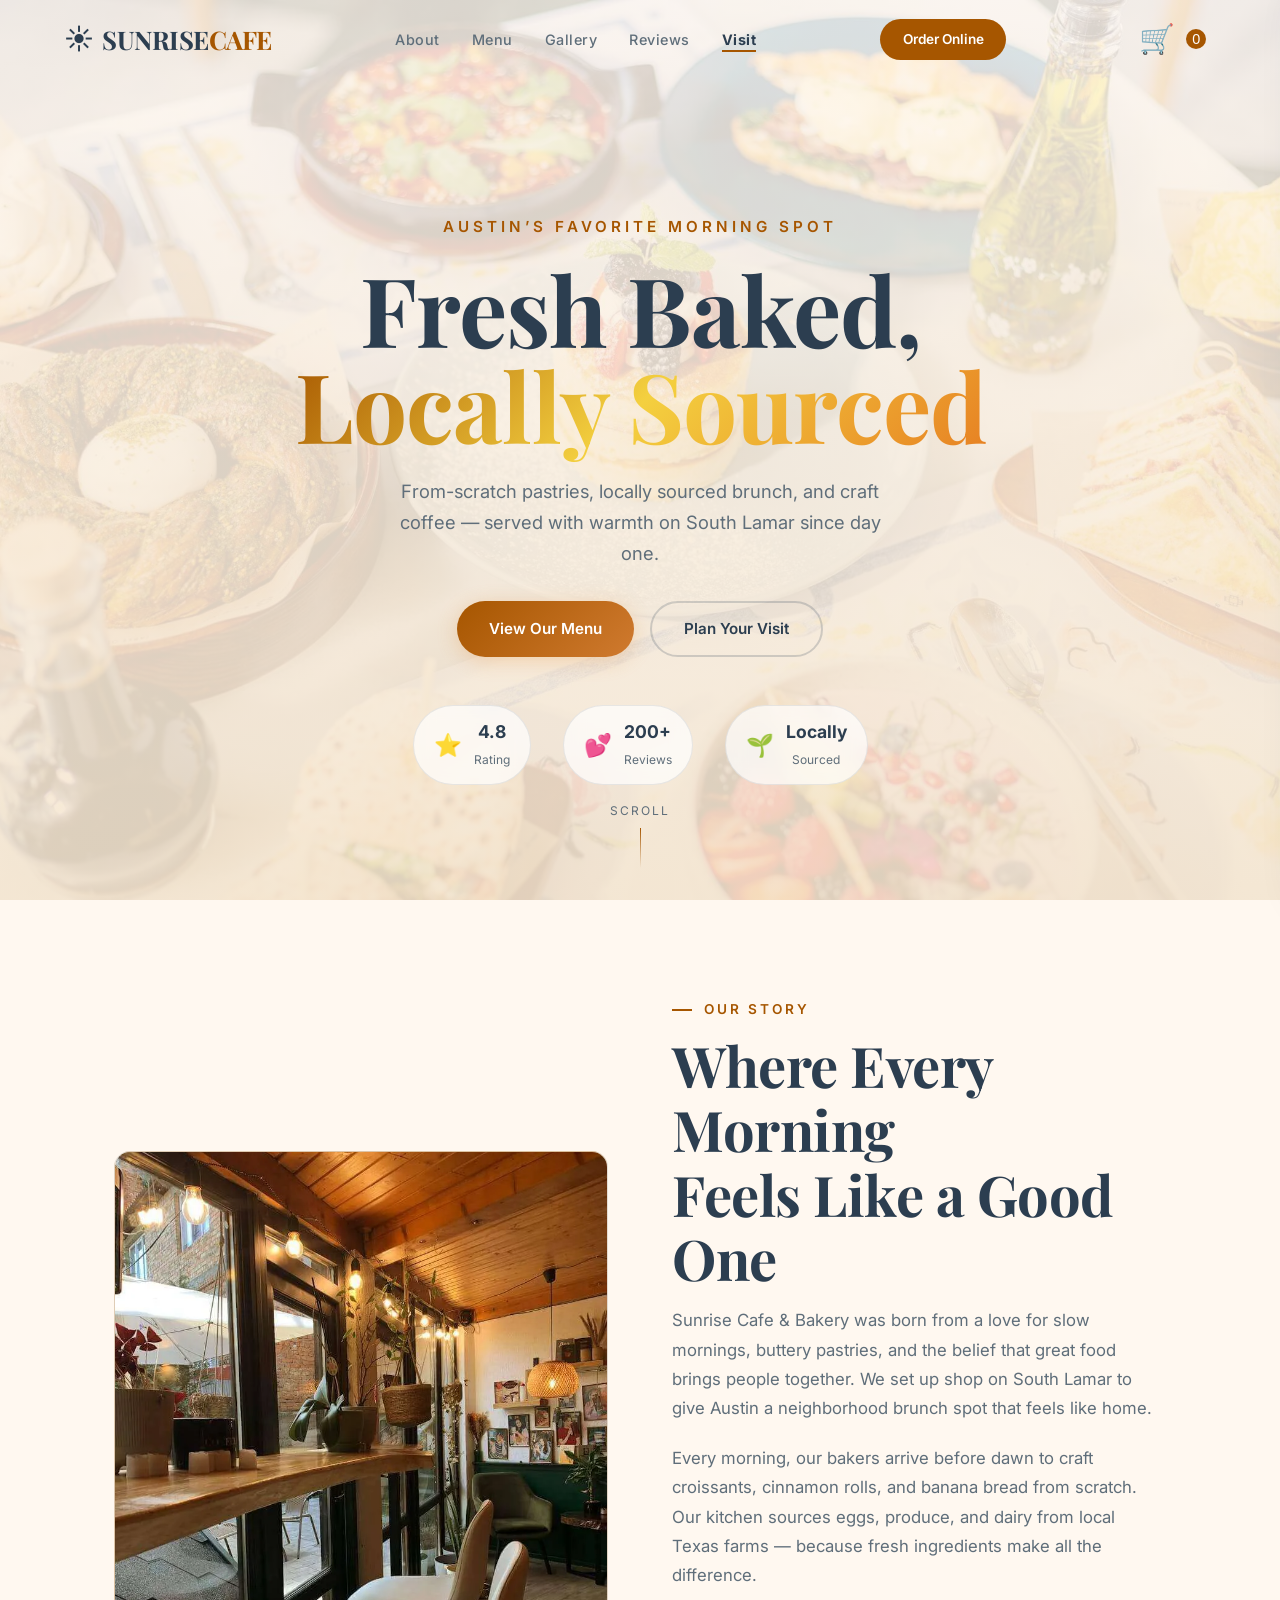
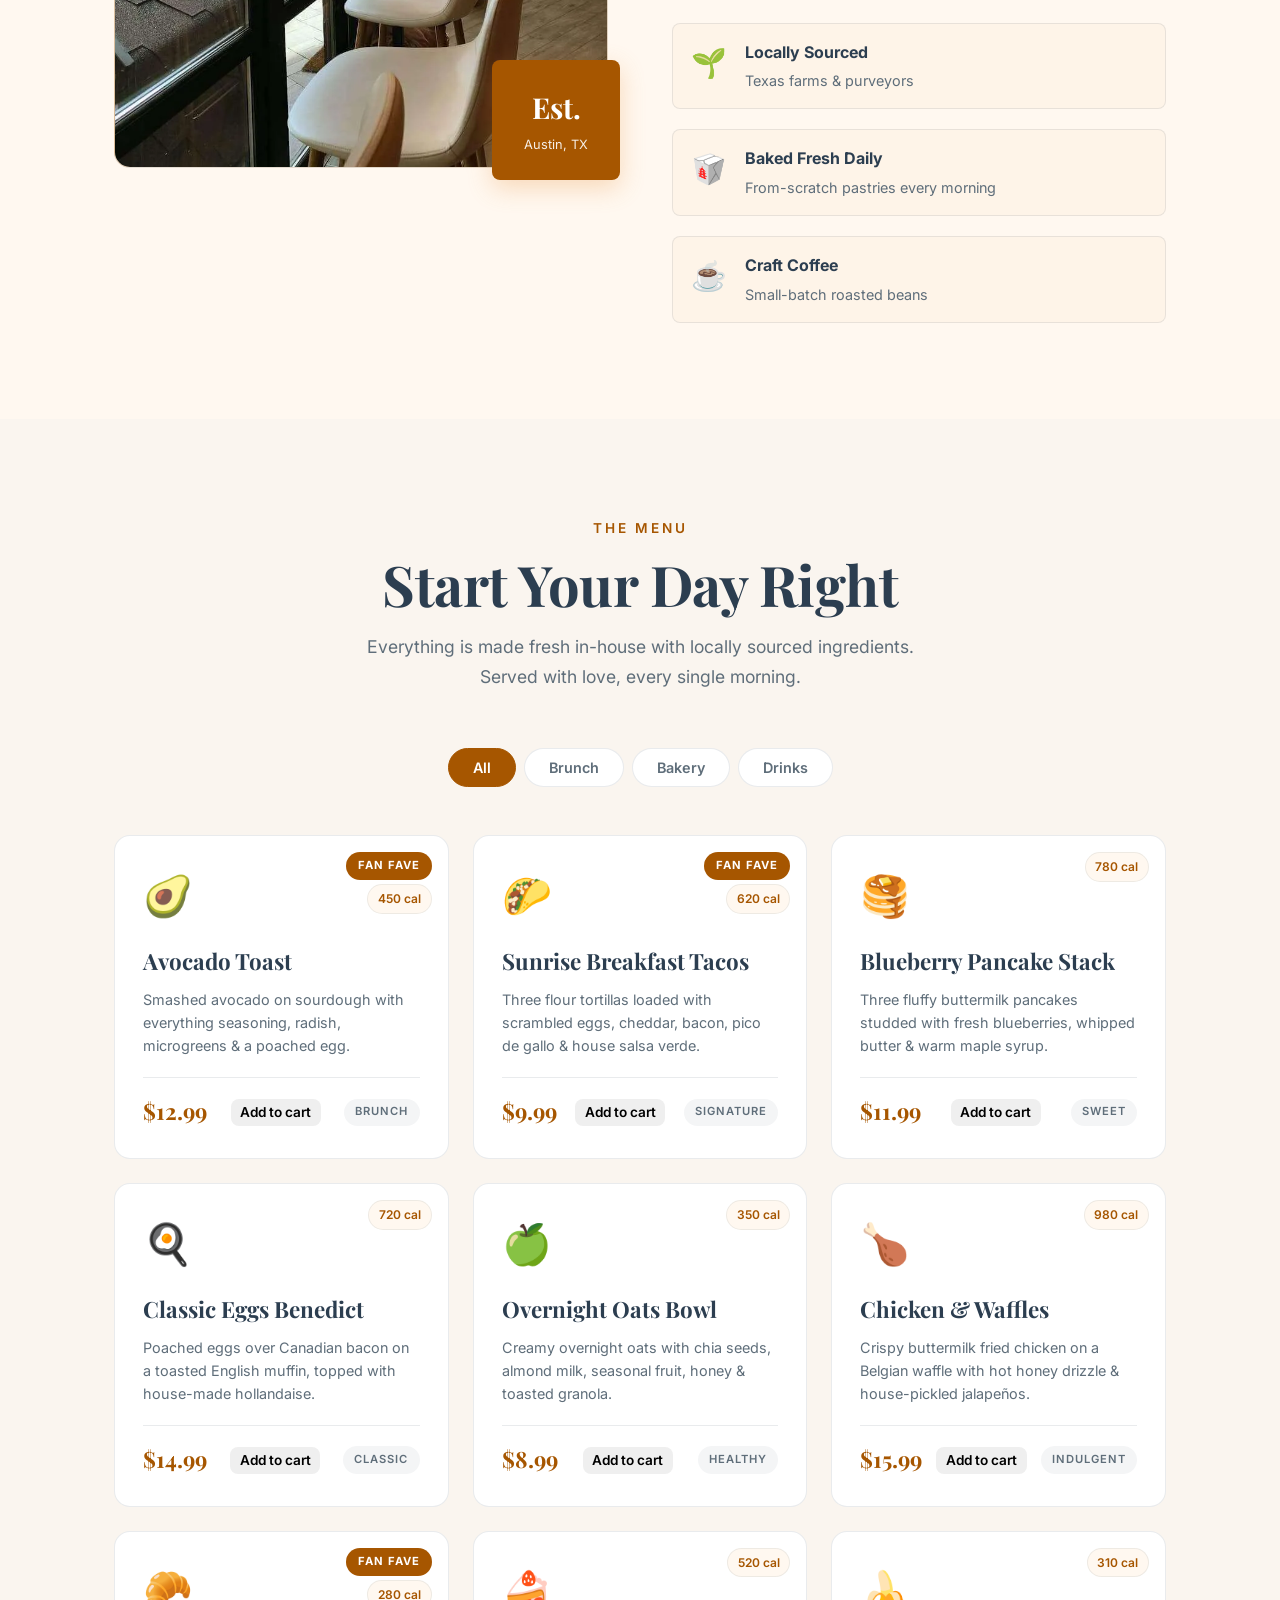
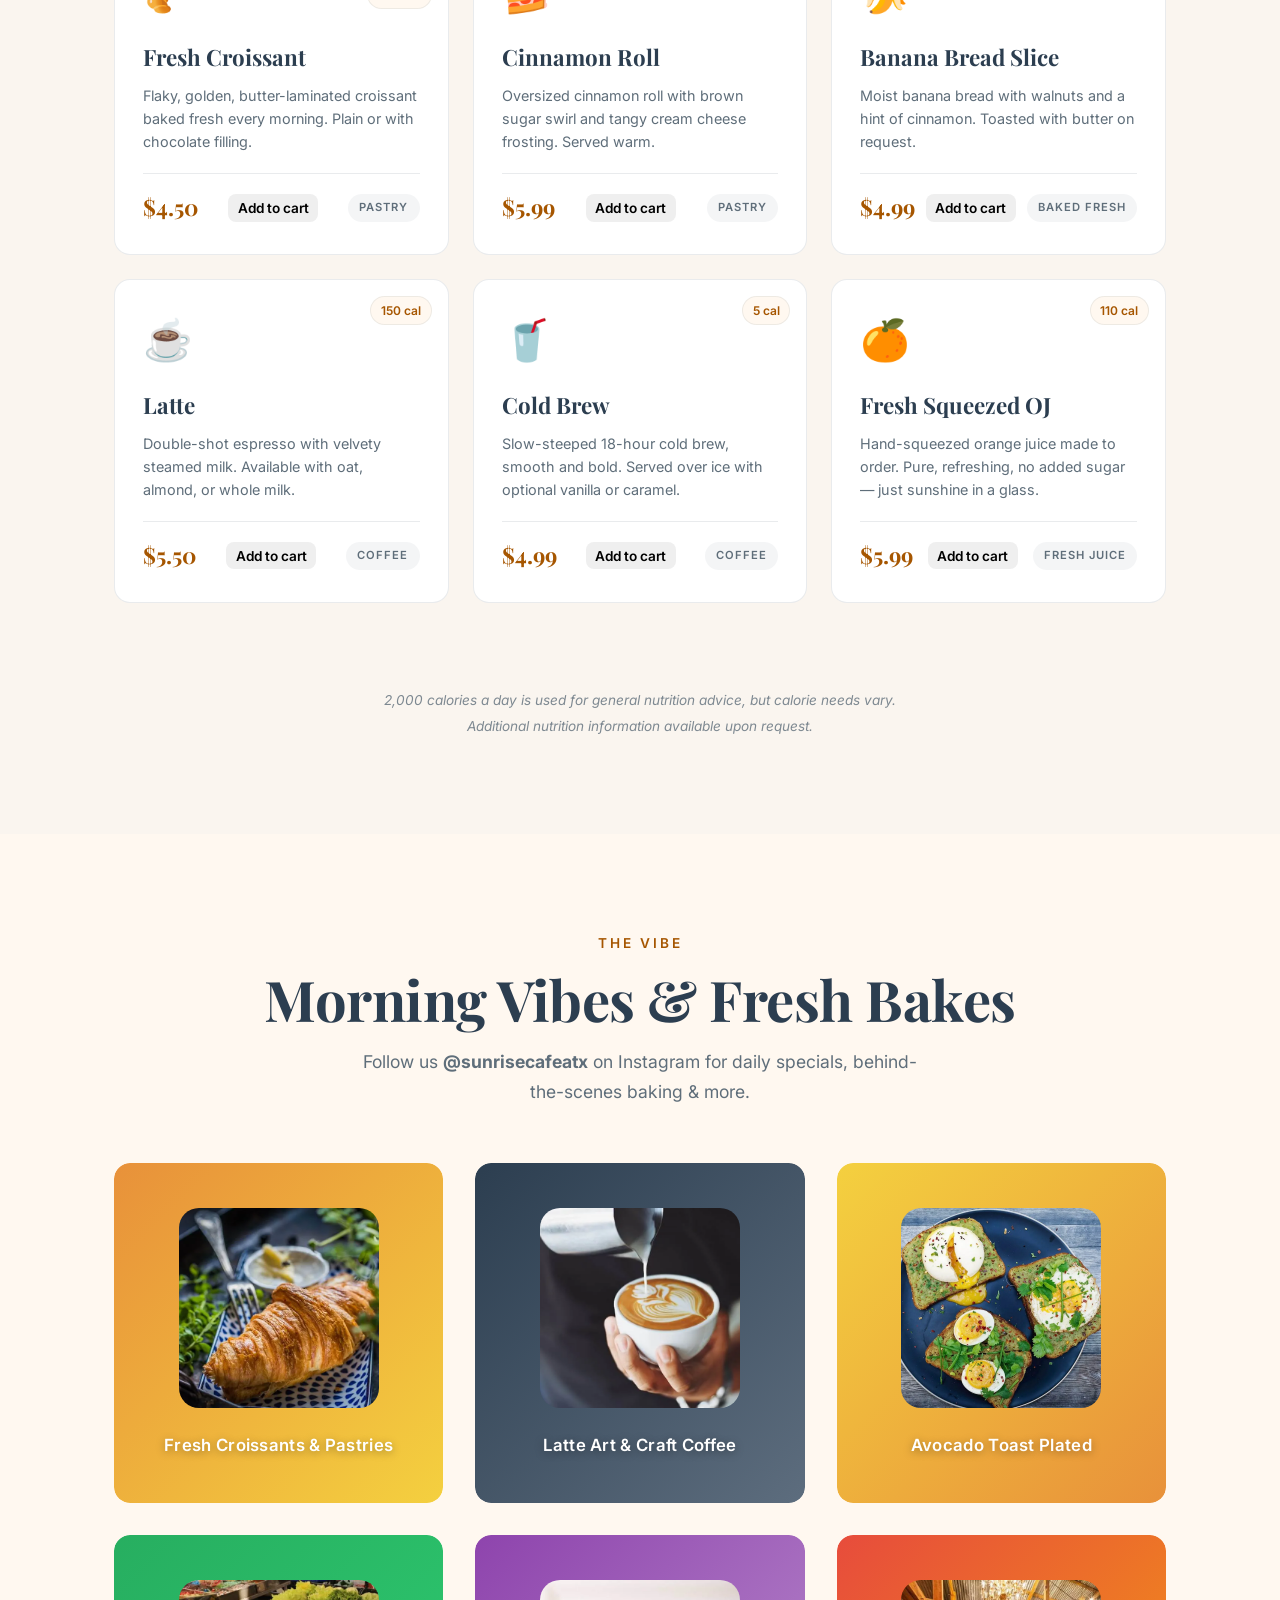
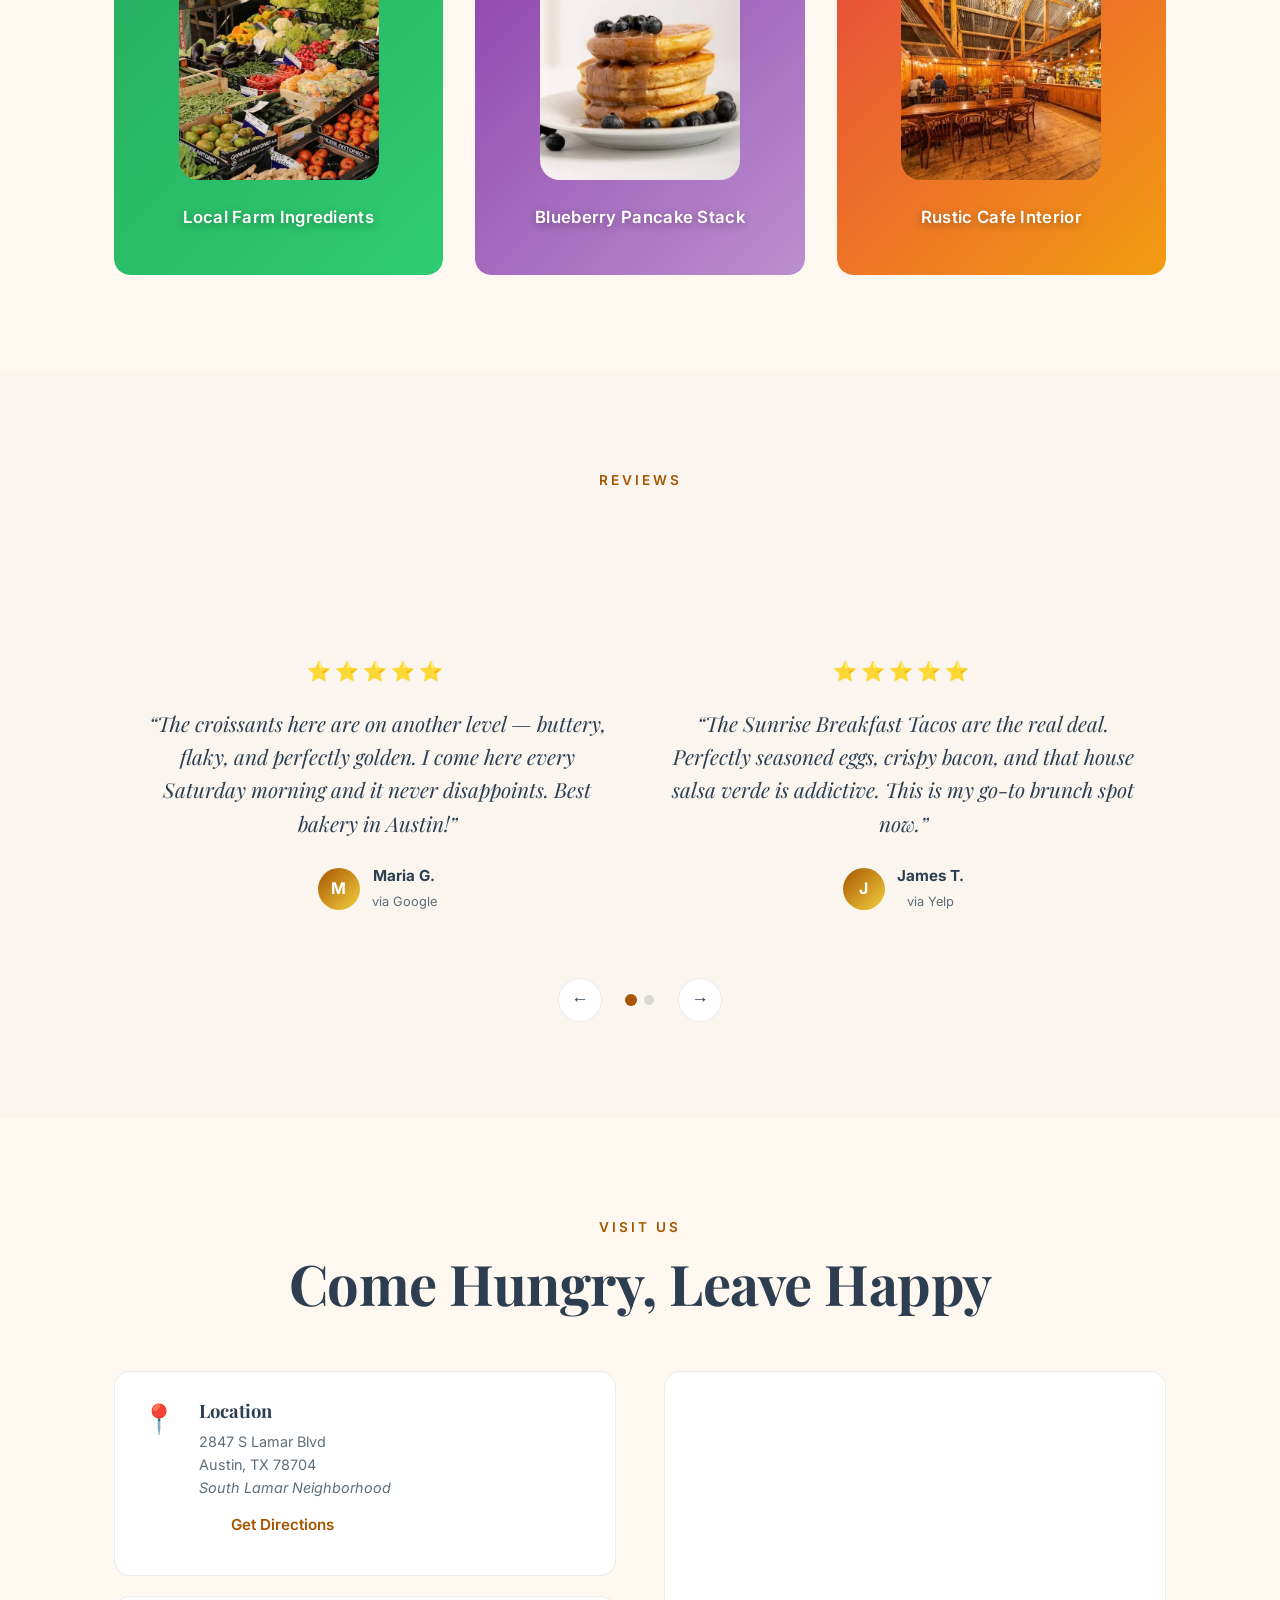
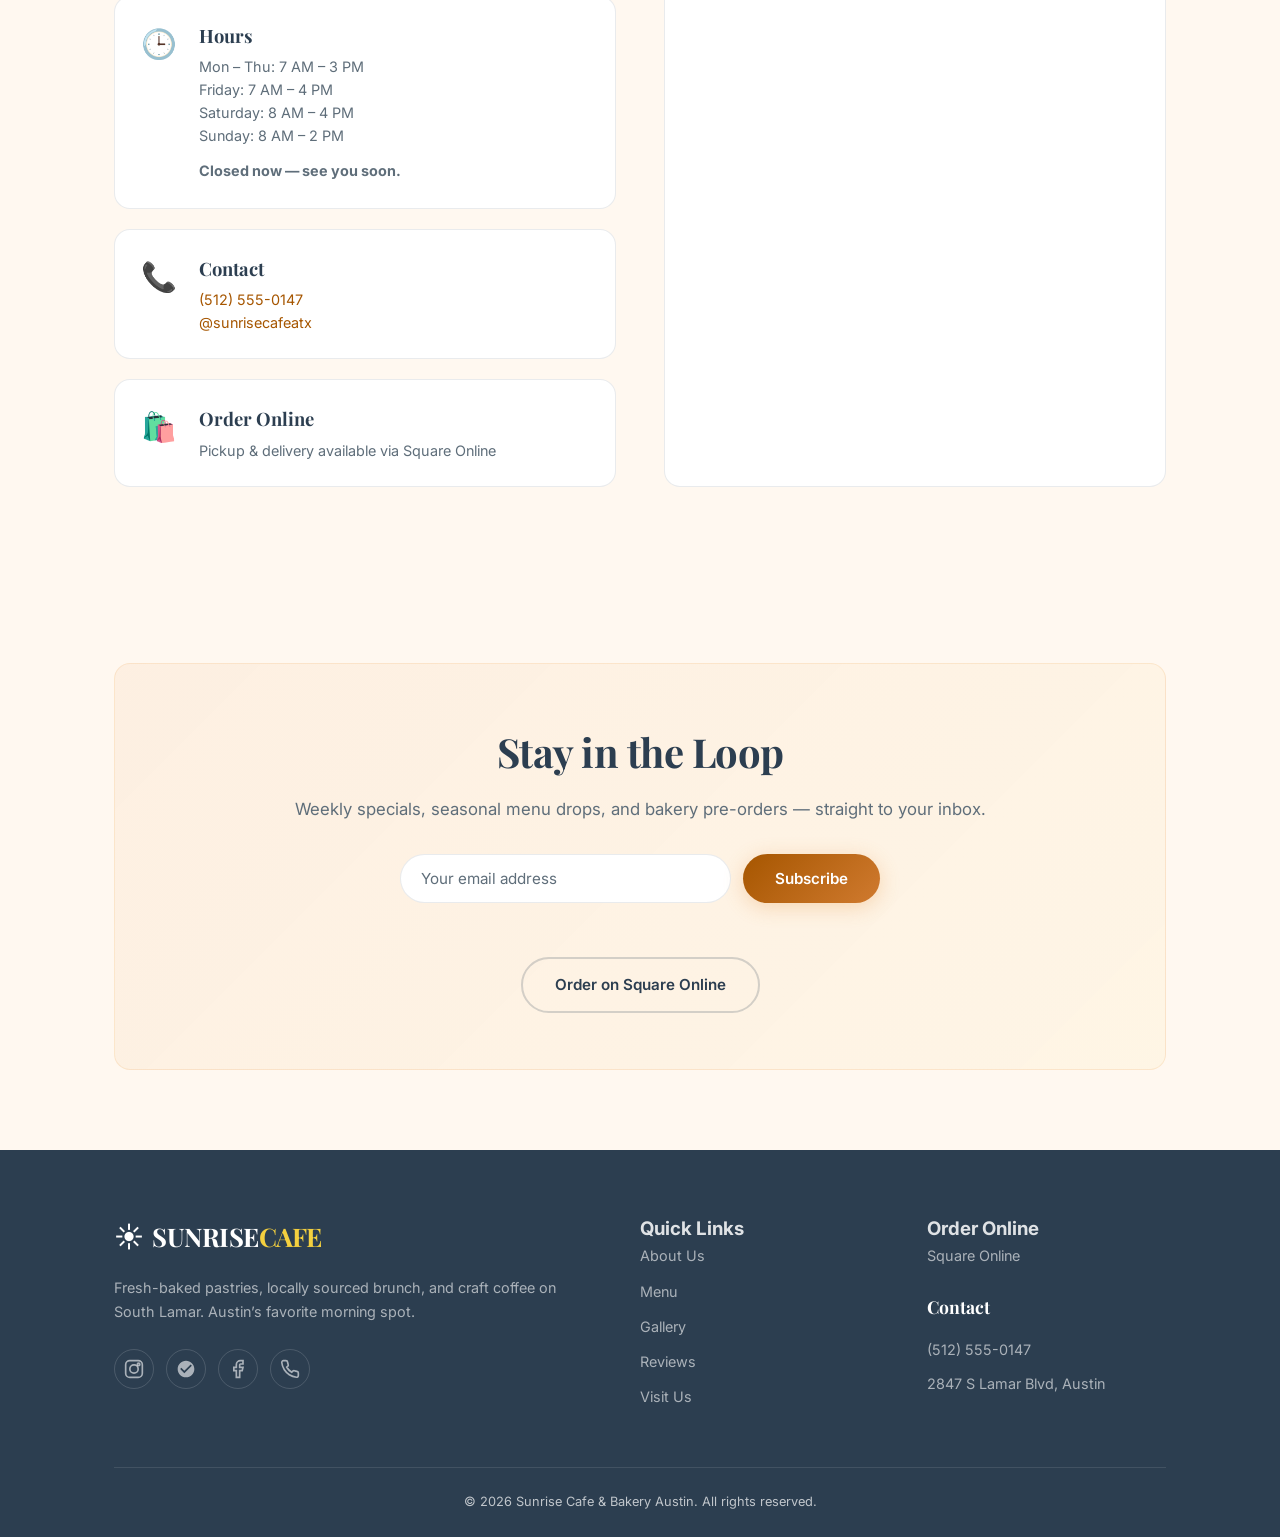
==== commit 5241be96: "Add Google Analytics tracking" ====
--- a/index.html
+++ b/index.html
@@ -1,6 +1,16 @@
 <!DOCTYPE html>
 <html lang="en">
 <head>
+  <!-- Google tag (gtag.js) -->
+  <script async src="https://www.googletagmanager.com/gtag/js?id=G-74NNE8ZLR3"></script>
+  <script>
+    window.dataLayer = window.dataLayer || [];
+    function gtag(){dataLayer.push(arguments);}
+    gtag('js', new Date());
+
+    gtag('config', 'G-74NNE8ZLR3');
+  </script>
+  
   <meta charset="UTF-8" />
   <meta name="viewport" content="width=device-width, initial-scale=1.0" />
 
